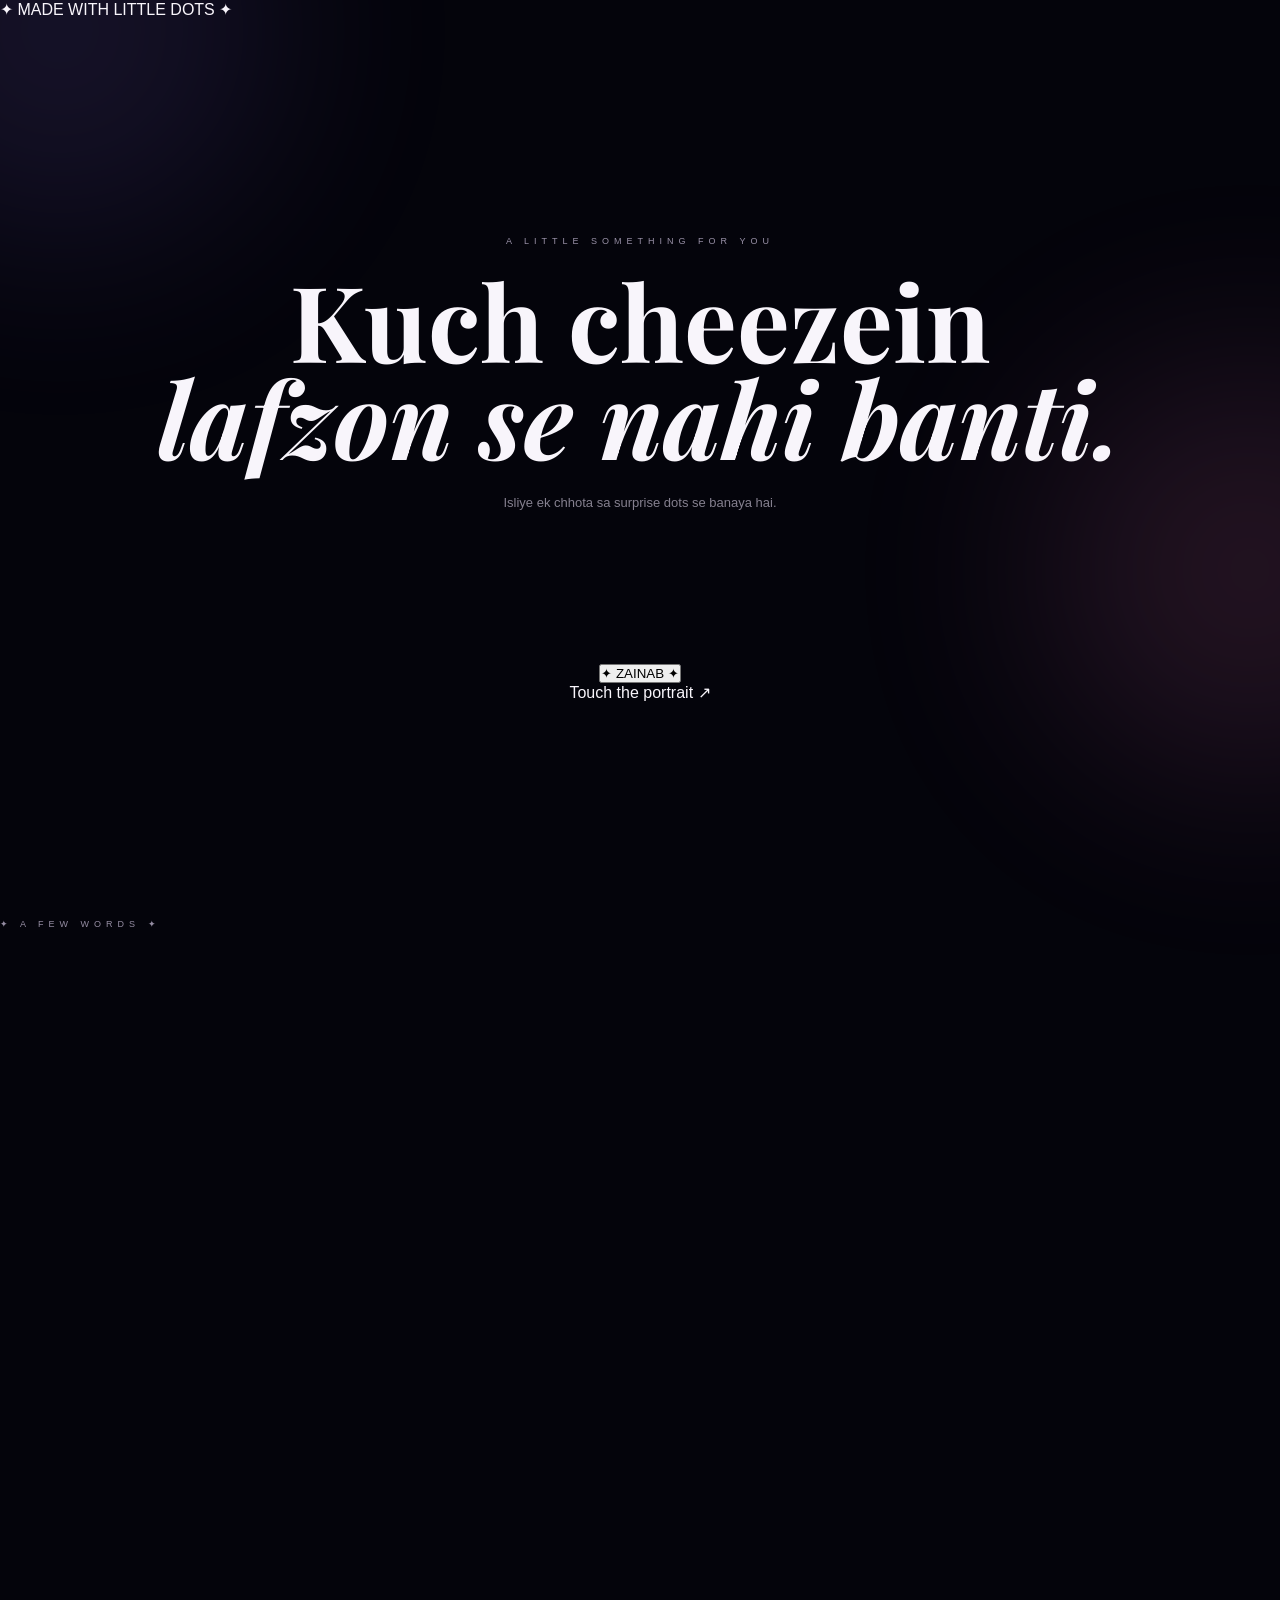
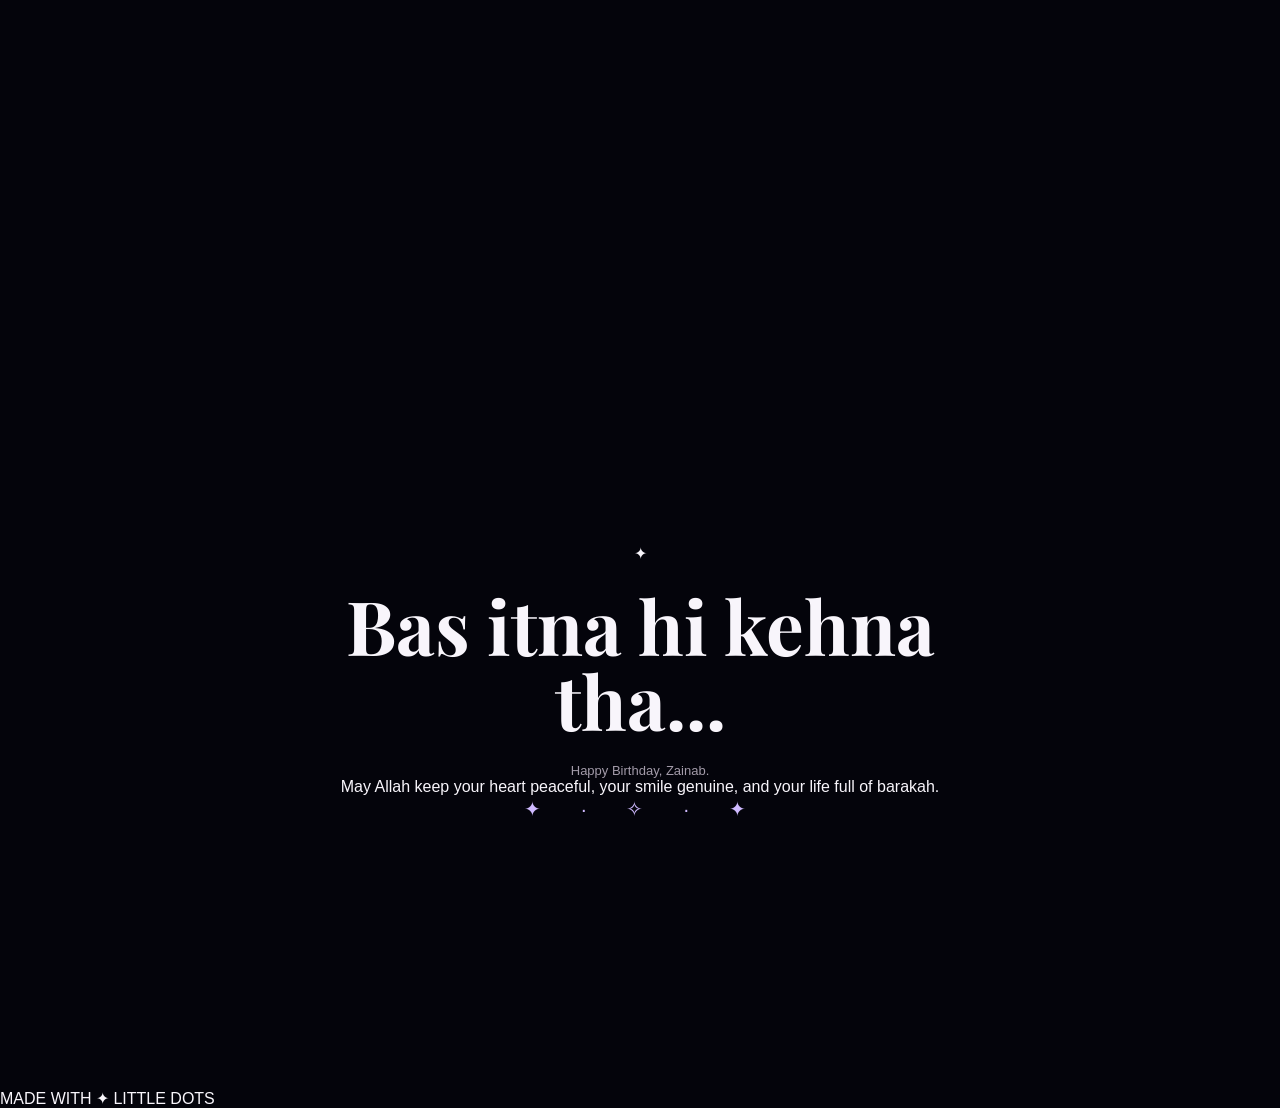
==== index.html @ df70ade6 "Refactor index.html for better structure and content Updated various elements in index.html for impr" ====
<!DOCTYPE html>
<html lang="en">
<head>
  <meta charset="UTF-8">
  <meta name="viewport" content="width=device-width, initial-scale=1.0, maximum-scale=1.0, user-scalable=no">
  <meta name="theme-color" content="#05050b">

  <title>For Zainab ✦</title>

  <link rel="preconnect" href="https://fonts.googleapis.com">
  <link rel="preconnect" href="https://fonts.gstatic.com" crossorigin>
  <link href="https://fonts.googleapis.com/css2?family=DM+Mono:wght@300;400;500&family=Playfair+Display:ital,wght@400;500;600;700&display=swap" rel="stylesheet">

  <link rel="stylesheet" href="style.css">
</head>

<body>

  <div id="stars"></div>

  <div class="ambient ambient-one"></div>
  <div class="ambient ambient-two"></div>

  <header class="top">
    <span>✦ MADE WITH LITTLE DOTS ✦</span>
  </header>

  <main>

    <section class="hero">

      <div class="eyebrow">A LITTLE SOMETHING FOR YOU</div>

      <h1>
        Kuch cheezein<br>
        <em>lafzon se nahi banti.</em>
      </h1>

      <p class="sub">
        Isliye ek chhota sa surprise dots se banaya hai.
      </p>

      <div class="portrait-wrap" id="portraitWrap">

        <canvas id="portrait"></canvas>

        <div class="scan"></div>
        <div class="portrait-glow"></div>

        <button id="nameTag">
          ✦ ZAINAB ✦
        </button>

      </div>

      <div class="hint">
        <span class="pulse-dot"></span>
        Touch the portrait
        <span class="arrow">↗</span>
      </div>

    </section>


    <section class="messages">

      <div class="section-label">
        ✦ A FEW WORDS ✦
      </div>

      <article class="message-card reveal">
        <span class="number">01</span>

        <h2>Ek chhoti si dua 🤲</h2>

        <p>
          Allah tumhe hamesha khush rakhe, tumhari har mushkil ko
          aasan kare, aur tumhari har achhi dua ko qubool farmaye.
          Ameen. 🤍
        </p>
      </article>


      <article class="message-card reveal">
        <span class="number">02</span>

        <h2>Birthday wali baat 🎂</h2>

        <p>
          Aaj ka din special hai kyunki aaj Allah ne duniya ko tum
          jaisi ek achhi rooh pyari thi. Bas cake ka ek piece mere
          liye bhi bacha lena. 😌
        </p>
      </article>


      <article class="message-card reveal">
        <span class="number">03</span>

        <h2>Thodi si hasi 😭</h2>

        <p>
          Waise birthday tumhara hai, lekin excitement meri zyada hai.
          Yeh thoda unfair hai... lekin chalo, aaj complain nahi karunga. 😂
        </p>
      </article>


      <article class="message-card reveal">
        <span class="number">04</span>

        <h2>Ek dil se baat 🤍</h2>

        <p>
          Kuch log zindagi mein bas baat karne ke liye nahi aate.
          Unki presence hi ek achhi yaad ban jaati hai.
          Tum unhi yaadon mein se ek ho.
        </p>
      </article>


      <article class="message-card reveal">
        <span class="number">05</span>

        <h2>Allah tumhe hifazat mein rakhe 🌙</h2>

        <p>
          Allah tumhare dil ko sukoon de, tumhare raste aasaan kare,
          tumhe buri nazar aur har pareshani se mehfooz rakhe,
          aur tumhari zindagi ko khubsurat aur barkat se bhar de.
          Ameen ya Rabb. 🤲
        </p>
      </article>

    </section>


    <section class="final-section reveal">

      <div class="final-symbol">✦</div>

      <h2>
        Bas itna hi kehna tha...
      </h2>

      <p>
        Happy Birthday, Zainab.
      </p>

      <div class="dua">
        May Allah keep your heart peaceful,
        your smile genuine,
        and your life full of barakah.
      </div>

      <div class="final-stars">
        ✦　·　✧　·　✦
      </div>

    </section>

  </main>


  <footer>
    MADE WITH ✦ LITTLE DOTS
  </footer>


  <div id="touchFlash"></div>

  <script src="script.js"></script>

</body>
</html>
---- style.css ----
* {
  margin: 0;
  padding: 0;
  box-sizing: border-box;
}

html {
  scroll-behavior: smooth;
}

body {
  background: #04040b;
  color: #f8f5fb;
  font-family: "DM Sans", sans-serif;
  overflow-x: hidden;
}

button {
  font-family: inherit;
}

::selection {
  background: rgba(200,170,255,.35);
}


/* =========================
   CANVAS
========================= */

#fxCanvas {
  position: fixed;
  inset: 0;
  width: 100%;
  height: 100%;
  z-index: 999;
  pointer-events: none;
}


/* =========================
   AMBIENT LIGHT
========================= */

.ambient {
  position: fixed;

  width: 420px;
  height: 420px;

  border-radius: 50%;

  filter: blur(110px);

  opacity: .13;

  pointer-events: none;

  z-index: -1;
}

.ambient-one {
  top: -180px;
  left: -150px;

  background: #9b7cff;

  animation:
    ambientOne 10s ease-in-out infinite;
}

.ambient-two {
  top: 40%;
  right: -180px;

  background: #ff82c5;

  animation:
    ambientTwo 12s ease-in-out infinite;
}

.ambient-three {
  bottom: -220px;
  left: 25%;

  background: #6687ff;

  animation:
    ambientThree 14s ease-in-out infinite;
}

@keyframes ambientOne {

  0%,100% {
    transform: translate(0,0);
  }

  50% {
    transform: translate(100px,80px);
  }

}

@keyframes ambientTwo {

  0%,100% {
    transform: translate(0,0);
  }

  50% {
    transform: translate(-90px,-70px);
  }

}

@keyframes ambientThree {

  0%,100% {
    transform: translate(0,0);
  }

  50% {
    transform: translate(80px,-70px);
  }

}


/* =========================
   INTRO
========================= */

#intro {

  position: fixed;

  inset: 0;

  z-index: 1000;

  display: flex;

  flex-direction: column;

  align-items: center;

  justify-content: center;

  text-align: center;

  background:
    radial-gradient(
      circle at center,
      #111020 0%,
      #06060e 45%,
      #020207 100%
    );

  transition:
    opacity 1.3s ease,
    visibility 1.3s ease;

}

#intro.hide {

  opacity: 0;

  visibility: hidden;

  pointer-events: none;

}

.intro-stars {

  color: #d8c5ff;

  font-size: 18px;

  letter-spacing: 10px;

  animation:
    starFloat 3s ease-in-out infinite;

}

@keyframes starFloat {

  50% {
    transform: scale(1.2);
    opacity: .5;
  }

}

#introText {

  margin-top: 35px;

  color: #8f899d;

  font-size: 11px;

  letter-spacing: 3px;

  animation:
    introText .9s ease both;

}

#introName {

  margin-top: 20px;

  font-family:
    "Playfair Display",
    serif;

  font-size:
    clamp(60px,17vw,150px);

  letter-spacing: 10px;

  background:
    linear-gradient(
      120deg,
      #ffffff,
      #cbb8ff,
      #ffb8d8,
      #ffffff
    );

  background-size: 300% auto;

  -webkit-background-clip: text;

  color: transparent;

  animation:
    nameReveal 2s ease both,
    gradientFlow 5s linear infinite;

}

@keyframes introText {

  from {
    opacity: 0;
    transform: translateY(15px);
  }

  to {
    opacity: 1;
    transform: translateY(0);
  }

}

@keyframes nameReveal {

  from {
    opacity: 0;
    filter: blur(25px);
    transform: scale(.8);
  }

  to {
    opacity: 1;
    filter: blur(0);
    transform: scale(1);
  }

}

@keyframes gradientFlow {

  to {
    background-position: 300% center;
  }

}

.intro-line {

  width: 100px;

  height: 1px;

  margin-top: 30px;

  background:
    linear-gradient(
      90deg,
      transparent,
      #bca9dc,
      transparent
    );

}

#enterButton {

  margin-top: 40px;

  padding:
    13px 24px;

  border:
    1px solid
    rgba(255,255,255,.15);

  border-radius: 999px;

  background:
    rgba(255,255,255,.04);

  color: #ddd5e7;

  cursor: pointer;

  font-size: 11px;

  letter-spacing: 2px;

  backdrop-filter:
    blur(15px);

  transition:
    .4s ease;

}

#enterButton:hover {

  transform:
    translateY(-3px)
    scale(1.04);

  border-color:
    rgba(220,200,255,.5);

  box-shadow:
    0 0 40px
    rgba(180,150,255,.18);

}


/* =========================
   WEBSITE
========================= */

.hidden {
  visibility: hidden;
  opacity: 0;
}

#website {
  transition:
    opacity 1.5s ease;
}


/* =========================
   HERO
========================= */

.hero {

  min-height: 100vh;

  display: flex;

  flex-direction: column;

  align-items: center;

  justify-content: center;

  text-align: center;

  padding: 30px;

}

.eyebrow {

  font-size: 9px;

  letter-spacing: 5px;

  color: #9991a7;

  margin-bottom: 25px;

}

.hero h1 {

  font-family:
    "Playfair Display",
    serif;

  font-size:
    clamp(48px,12vw,105px);

  line-height: .92;

}

.hero h1 span {

  display: block;

  background:
    linear-gradient(
      110deg,
      #ffffff,
      #d7c5ff,
      #ffb8d8,
      #ffffff
    );

  background-size:
    250% auto;

  -webkit-background-clip:
    text;

  color: transparent;

  animation:
    gradientFlow 5s linear infinite;

}

.hero p {

  margin-top: 30px;

  color: #85808f;

  font-size: 13px;

}

.scroll-indicator {

  position: absolute;

  bottom: 30px;

  display: flex;

  flex-direction: column;

  align-items: center;

  gap: 10px;

  color: #686270;

  font-size: 8px;

  letter-spacing: 2px;

}

.scroll-indicator span {

  height: 40px;

  width: 1px;

  background:
    linear-gradient(
      transparent,
      #a9a1b5,
      transparent
    );

  animation:
    scrollPulse 2s infinite;

}

@keyframes scrollPulse {

  0% {
    transform: scaleY(0);
    transform-origin: top;
  }

  50% {
    transform: scaleY(1);
    transform-origin: top;
  }

  100% {
    transform: scaleY(0);
    transform-origin: bottom;
  }

}


/* =========================
   PORTRAIT SECTION
========================= */

.portrait-section {

  min-height: 1050px;

  padding:
    100px 20px 150px;

  display: flex;

  flex-direction: column;

  align-items: center;

  text-align: center;

}

.section-label {

  font-size: 9px;

  letter-spacing: 5px;

  color: #958da3;

  margin-bottom: 22px;

}

.portrait-section h2 {

  max-width: 800px;

  font-family:
    "Playfair Display",
    serif;

  font-size:
    clamp(35px,8vw,68px);

  line-height: 1.03;

}

.portrait-section h2 em {

  display: block;

  color: #97909e;

  font-weight: 400;

}

.muted {

  color: #6f6978;

  font-size: 12px;

  margin-top: 20px;

}


/* =========================
   PORTRAIT
========================= */

.portrait-wrapper {

  position: relative;

  width:
    min(92vw,590px);

  aspect-ratio: .78;

  margin-top: 65px;

  overflow: hidden;

  border-radius: 45px;

  background:
    radial-gradient(
      circle,
      rgba(150,120,255,.13),
      rgba(5,5,12,.96) 70%
    );

  border:
    1px solid
    rgba(255,255,255,.12);

  box-shadow:

    0 0 100px
    rgba(135,105,255,.10),

    inset 0 0 80px
    rgba(255,255,255,.025);

  transition:
    transform .15s ease;

}

#portraitCanvas {

  position: absolute;

  inset: 0;

  width: 100%;
  height: 100%;

  z-index: 4;

}

.portrait-glow {

  position: absolute;

  width: 60%;

  aspect-ratio: 1;

  left: 50%;
  top: 50%;

  transform:
    translate(-50%,-50%);

  border-radius: 50%;

  filter: blur(50px);

}

.glow-one {

  background:
    rgba(145,110,255,.15);

  animation:
    aura 4s ease-in-out infinite;

}

.glow-two {

  background:
    rgba(255,110,190,.08);

  animation:
    aura 6s ease-in-out infinite reverse;

}

@keyframes aura {

  0%,100% {
    transform:
      translate(-50%,-50%)
      scale(.75);
  }

  50% {
    transform:
      translate(-50%,-50%)
      scale(1.25);
  }

}

.scan-line {

  position: absolute;

  z-index: 6;

  top: 0;
  left: -80%;

  width: 45%;
  height: 100%;

  background:
    linear-gradient(
      90deg,
      transparent,
      rgba(255,255,255,.08),
      transparent
    );

  transform:
    skewX(-15deg);

  animation:
    scan 6s ease-in-out infinite;

}

@keyframes scan {

  0% {
    left: -70%;
  }

  45%,100% {
    left: 140%;
  }

}

.portrait-label {

  position: absolute;

  z-index: 10;

  bottom: 25px;

  left: 50%;

  transform:
    translateX(-50%);

  padding:
    10px 22px;

  border-radius: 999px;

  border:
    1px solid
    rgba(255,255,255,.13);

  background:
    rgba(5,5,15,.55);

  backdrop-filter:
    blur(15px);

  font-size: 9px;

  letter-spacing: 5px;

}

.touch-hint {

  margin-top: 20px;

  color: #625c69;

  font-size: 9px;

  letter-spacing: 2px;

}


/* =========================
   MESSAGES
========================= */

.messages-section {

  width:
    min(900px,92vw);

  margin:
    auto;

  padding:
    100px 0 150px;

}

.message-card {

  position: relative;

  padding: 38px;

  margin-bottom: 35px;

  border-radius: 30px;

  background:
    linear-gradient(
      135deg,
      rgba(255,255,255,.055),
      rgba(255,255,255,.015)
    );

  border:
    1px solid
    rgba(255,255,255,.10);

  backdrop-filter:
    blur(20px);

  box-shadow:
    0 25px 80px
    rgba(0,0,0,.2);

  overflow: hidden;

  opacity: 0;

  transform:
    translateY(70px)
    scale(.96);

  transition:
    opacity .9s ease,
    transform .9s cubic-bezier(.2,.8,.2,1),
    border-color .4s ease;

}

.message-card.show {

  opacity: 1;

  transform:
    translateY(0)
    scale(1);

}

.message-card:hover {

  transform:
    translateY(-8px)
    scale(1.01);

  border-color:
    rgba(210,190,255,.3);

}

.message-card::after {

  content: "";

  position: absolute;

  top: 0;
  left: -100%;

  width: 70%;
  height: 1px;

  background:
    linear-gradient(
      90deg,
      transparent,
      rgba(220,200,255,.9),
      transparent
    );

  transition:
    left 1s ease;

}

.message-card:hover::after {

  left: 130%;

}

.card-number {

  display: block;

  font-size: 8px;

  letter-spacing: 4px;

  color: #777080;

  margin-bottom: 17px;

}

.message-card h3 {

  font-family:
    "Playfair Display",
    serif;

  font-size: 26px;

  margin-bottom: 17px;

}

.message-card p {

  color: #a8a1b0;

  font-size: 14px;

  line-height: 1.9;

}


/* =========================
   SECRET
========================= */

.secret-box {

  position: relative;

  margin:
    70px 0;

  padding:
    55px 30px;

  text-align: center;

  border-radius: 35px;

  border:
    1px solid
    rgba(210,190,255,.15);

  background:
    radial-gradient(
      circle at center,
      rgba(150,120,255,.09),
      rgba(255,255,255,.015)
    );

  overflow: hidden;

}

.secret-icon {

  font-size: 25px;

  color: #d0b9ff;

  animation:
    secretPulse 2s infinite;

}

@keyframes secretPulse {

  50% {
    transform: scale(1.25);
    opacity: .5;
  }

}

.secret-box h3 {

  font-family:
    "Playfair Display",
    serif;

  font-size: 30px;

  margin-top: 15px;

}

.secret-box p {

  color: #77717f;

  font-size: 12px;

  margin-top: 10px;

}

#secretButton {

  margin-top: 25px;

  padding:
    13px 22px;

  border-radius: 999px;

  border:
    1px solid
    rgba(255,255,255,.13);

  background:
    rgba(255,255,255,.04);

  color: #ddd6e6;

  cursor: pointer;

  transition:
    .4s ease;

}

#secretButton:hover {

  transform:
    scale(1.06);

  box-shadow:
    0 0 40px
    rgba(160,130,255,.2);

}

.secret-message {

  max-height: 0;

  overflow: hidden;

  opacity: 0;

  margin: auto;

  max-width: 650px;

  color: #bdb5c6;

  line-height: 1.9;

  font-size: 14px;

  transition:
    max-height 1.2s ease,
    opacity 1s ease,
    margin-top 1s ease;

}

.secret-message.open {

  max-height: 300px;

  opacity: 1;

  margin-top: 30px;

}


/* =========================
   FINAL
========================= */

.final-section {

  min-height: 90vh;

  display: flex;

  flex-direction: column;

  justify-content: center;

  align-items: center;

  text-align: center;

  padding: 50px 25px;

}

.final-stars {

  color: #cfbaff;

  font-size: 20px;

  letter-spacing: 10px;

  animation:
    finalStars 3s infinite;

}

@keyframes finalStars {

  50% {
    transform: scale(1.2);
    opacity: .5;
  }

}

.final-small {

  margin-top: 30px;

  color: #777080;

  font-size: 8px;

  letter-spacing: 5px;

}

.final-section h2 {

  margin-top: 25px;

  max-width: 750px;

  font-family:
    "Playfair Display",
    serif;

  font-size:
    clamp(38px,9vw,75px);

  line-height: 1;

}

.final-section p {

  margin-top: 25px;

  color: #a39ba9;

  font-size: 13px;

}

.final-line {

  width: 110px;

  height: 1px;

  margin: 35px 0;

  background:
    linear-gradient(
      90deg,
      transparent,
      #aaa,
      transparent
    );

}

.final-name {

  font-family:
    "Playfair Display",
    serif;

  font-size: 22px;

  color: #e8e0ef;

}

.final-sign {

  margin-top: 12px;

  color: #625d68;

  font-size: 9px;

  letter-spacing: 3px;

}


/* =========================
   MOBILE
========================= */

@media(max-width:600px) {

  .portrait-wrapper {
    border-radius: 30px;
  }

  .message-card {
    padding: 27px;
  }

  .message-card p {
    font-size: 13px;
  }

  .secret-box {
    padding: 45px 22px;
  }

}
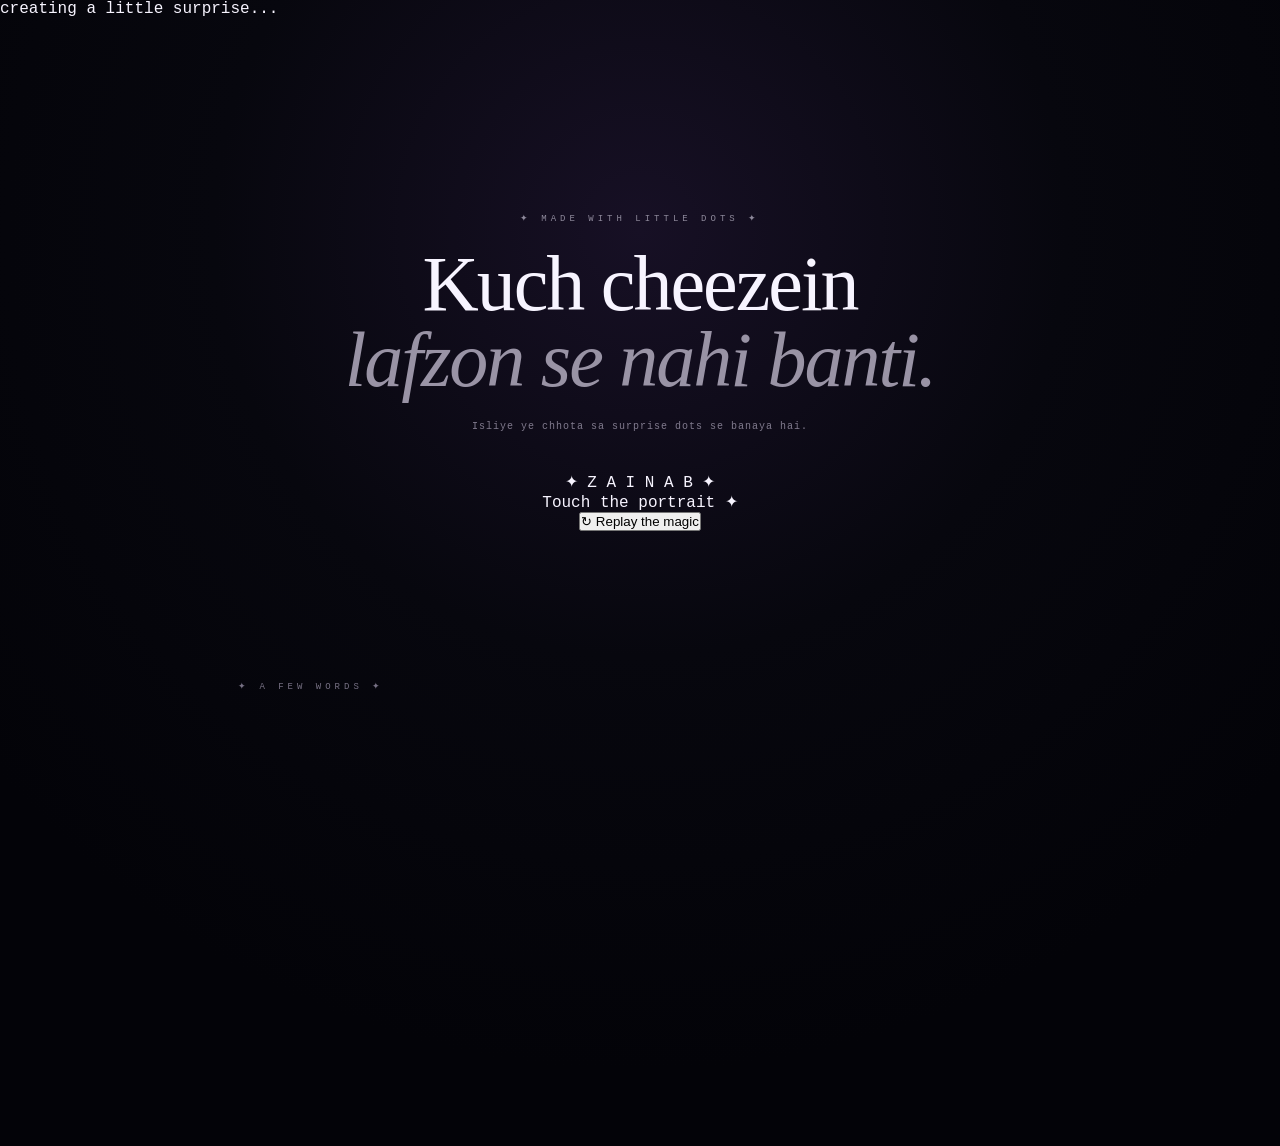
==== commit e6937d09: "Refactor index.html for layout and content changes Updated the HTML structure and content for improv" ====
--- a/index.html
+++ b/index.html
@@ -1,175 +1,131 @@
+<!-- index.html -->
 <!DOCTYPE html>
 <html lang="en">
 <head>
   <meta charset="UTF-8">
-  <meta name="viewport" content="width=device-width, initial-scale=1.0, maximum-scale=1.0, user-scalable=no">
+  <meta name="viewport" content="width=device-width,initial-scale=1,viewport-fit=cover">
   <meta name="theme-color" content="#05050b">
-
   <title>For Zainab ✦</title>
-
-  <link rel="preconnect" href="https://fonts.googleapis.com">
-  <link rel="preconnect" href="https://fonts.gstatic.com" crossorigin>
-  <link href="https://fonts.googleapis.com/css2?family=DM+Mono:wght@300;400;500&family=Playfair+Display:ital,wght@400;500;600;700&display=swap" rel="stylesheet">
-
   <link rel="stylesheet" href="style.css">
 </head>
 
 <body>
 
-  <div id="stars"></div>
+<div id="loader">
+  <div class="loader-ring"></div>
+  <span>creating a little surprise...</span>
+</div>
 
-  <div class="ambient ambient-one"></div>
-  <div class="ambient ambient-two"></div>
+<canvas id="space"></canvas>
 
-  <header class="top">
-    <span>✦ MADE WITH LITTLE DOTS ✦</span>
-  </header>
+<main>
 
-  <main>
+  <section class="hero">
 
-    <section class="hero">
+    <div class="eyebrow">✦ MADE WITH LITTLE DOTS ✦</div>
 
-      <div class="eyebrow">A LITTLE SOMETHING FOR YOU</div>
+    <h1>
+      Kuch cheezein<br>
+      <em>lafzon se nahi banti.</em>
+    </h1>
 
-      <h1>
-        Kuch cheezein<br>
-        <em>lafzon se nahi banti.</em>
-      </h1>
+    <p class="sub">
+      Isliye ye chhota sa surprise dots se banaya hai.
+    </p>
 
-      <p class="sub">
-        Isliye ek chhota sa surprise dots se banaya hai.
-      </p>
+    <div class="portrait-shell" id="portraitShell">
 
-      <div class="portrait-wrap" id="portraitWrap">
+      <canvas id="portrait"></canvas>
 
-        <canvas id="portrait"></canvas>
+      <div class="scanline"></div>
+      <div class="light-sweep"></div>
 
-        <div class="scan"></div>
-        <div class="portrait-glow"></div>
-
-        <button id="nameTag">
-          ✦ ZAINAB ✦
-        </button>
-
+      <div class="name-chip">
+        ✦ Z A I N A B ✦
       </div>
 
-      <div class="hint">
-        <span class="pulse-dot"></span>
-        Touch the portrait
-        <span class="arrow">↗</span>
+      <div class="touch-hint">
+        Touch the portrait ✦
       </div>
 
-    </section>
+    </div>
+
+    <button id="replay">
+      ↻ Replay the magic
+    </button>
+
+  </section>
 
 
-    <section class="messages">
+  <section class="messages">
 
-      <div class="section-label">
-        ✦ A FEW WORDS ✦
-      </div>
-
-      <article class="message-card reveal">
-        <span class="number">01</span>
-
-        <h2>Ek chhoti si dua 🤲</h2>
-
-        <p>
-          Allah tumhe hamesha khush rakhe, tumhari har mushkil ko
-          aasan kare, aur tumhari har achhi dua ko qubool farmaye.
-          Ameen. 🤍
-        </p>
-      </article>
+    <div class="section-label">
+      ✦ A FEW WORDS ✦
+    </div>
 
 
-      <article class="message-card reveal">
-        <span class="number">02</span>
+    <article class="card reveal">
 
-        <h2>Birthday wali baat 🎂</h2>
-
-        <p>
-          Aaj ka din special hai kyunki aaj Allah ne duniya ko tum
-          jaisi ek achhi rooh pyari thi. Bas cake ka ek piece mere
-          liye bhi bacha lena. 😌
-        </p>
-      </article>
-
-
-      <article class="message-card reveal">
-        <span class="number">03</span>
-
-        <h2>Thodi si hasi 😭</h2>
-
-        <p>
-          Waise birthday tumhara hai, lekin excitement meri zyada hai.
-          Yeh thoda unfair hai... lekin chalo, aaj complain nahi karunga. 😂
-        </p>
-      </article>
-
-
-      <article class="message-card reveal">
-        <span class="number">04</span>
-
-        <h2>Ek dil se baat 🤍</h2>
-
-        <p>
-          Kuch log zindagi mein bas baat karne ke liye nahi aate.
-          Unki presence hi ek achhi yaad ban jaati hai.
-          Tum unhi yaadon mein se ek ho.
-        </p>
-      </article>
-
-
-      <article class="message-card reveal">
-        <span class="number">05</span>
-
-        <h2>Allah tumhe hifazat mein rakhe 🌙</h2>
-
-        <p>
-          Allah tumhare dil ko sukoon de, tumhare raste aasaan kare,
-          tumhe buri nazar aur har pareshani se mehfooz rakhe,
-          aur tumhari zindagi ko khubsurat aur barkat se bhar de.
-          Ameen ya Rabb. 🤲
-        </p>
-      </article>
-
-    </section>
-
-
-    <section class="final-section reveal">
-
-      <div class="final-symbol">✦</div>
+      <span class="num">01</span>
 
       <h2>
-        Bas itna hi kehna tha...
+        Ek chhoti si dua 🤲
       </h2>
 
       <p>
-        Happy Birthday, Zainab.
+        Allah tumhe hamesha khush rakhe, tumhari har mushkil ko aasan kare,
+        aur tumhari har achhi dua ko qubool farmaye. Ameen. 🤍
       </p>
 
-      <div class="dua">
-        May Allah keep your heart peaceful,
-        your smile genuine,
-        and your life full of barakah.
-      </div>
-
-      <div class="final-stars">
-        ✦　·　✧　·　✦
-      </div>
-
-    </section>
-
-  </main>
+    </article>
 
 
-  <footer>
-    MADE WITH ✦ LITTLE DOTS
-  </footer>
+    <article class="card reveal">
+
+      <span class="num">02</span>
+
+      <h2>
+        Birthday wali baat 🎂
+      </h2>
+
+      <p>
+        Aaj ka din special hai kyunki aaj Allah ne duniya ko tum jaisi
+        ek achhi aur pyari insaan di thi. Bas cake ka ek piece mere liye
+        bhi bacha lena. 😅
+      </p>
+
+    </article>
 
 
-  <div id="touchFlash"></div>
+    <article class="card reveal">
 
-  <script src="script.js"></script>
+      <span class="num">03</span>
+
+      <h2>
+        Bas ek wish ✨
+      </h2>
+
+      <p>
+        Allah tumhari zindagi mein sukoon, barkat aur khubsurat lamhe
+        hamesha barqarar rakhe. Ameen. 🤍
+      </p>
+
+    </article>
+
+
+    <div class="final-note reveal">
+      <span>✦</span>
+      <p>Some wishes are better felt than explained.</p>
+      <span>✦</span>
+    </div>
+
+  </section>
+
+</main>
+
+<div id="toast"></div>
+
+<script src="script.js"></script>
 
 </body>
 </html>
--- a/style.css
+++ b/style.css
@@ -1,7 +1,17 @@
 * {
+  box-sizing: border-box;
   margin: 0;
   padding: 0;
-  box-sizing: border-box;
+}
+
+:root {
+  --bg: #04040a;
+  --text: #f7f4ff;
+  --muted: #a8a3b7;
+  --line: rgba(255,255,255,.09);
+  --glass: rgba(255,255,255,.035);
+  --purple: #9b70ff;
+  --pink: #e79aff;
 }
 
 html {
@@ -9,1212 +19,603 @@
 }
 
 body {
-  background: #04040b;
-  color: #f8f5fb;
-  font-family: "DM Sans", sans-serif;
+  min-height: 100vh;
   overflow-x: hidden;
-}
-
-button {
-  font-family: inherit;
-}
-
-::selection {
-  background: rgba(200,170,255,.35);
-}
-
-
-/* =========================
-   CANVAS
-========================= */
-
-#fxCanvas {
+  background:
+    radial-gradient(circle at 50% 20%, #171025 0%, #07070e 38%, #030308 75%);
+  color: var(--text);
+  font-family: "DM Mono", monospace;
+  -webkit-tap-highlight-color: transparent;
+}
+
+/* ---------------- STARS ---------------- */
+
+#stars {
   position: fixed;
+  inset: 0;
+  pointer-events: none;
+  z-index: 0;
+  overflow: hidden;
+}
+
+.star {
+  position: absolute;
+  width: 1px;
+  height: 1px;
+  border-radius: 50%;
+  background: rgba(255,255,255,.7);
+  animation: starFloat var(--duration) ease-in-out infinite alternate;
+}
+
+@keyframes starFloat {
+  from {
+    opacity: .15;
+    transform: translate3d(0,0,0) scale(.7);
+  }
+
+  to {
+    opacity: 1;
+    transform: translate3d(var(--x),var(--y),0) scale(1.5);
+  }
+}
+
+/* ---------------- AMBIENT LIGHT ---------------- */
+
+.ambient {
+  position: fixed;
+  width: 45vw;
+  height: 45vw;
+  border-radius: 50%;
+  filter: blur(100px);
+  opacity: .13;
+  pointer-events: none;
+  z-index: 0;
+}
+
+.ambient-one {
+  left: -20vw;
+  top: 25vh;
+  background: #7044ff;
+  animation: ambientMove 10s ease-in-out infinite alternate;
+}
+
+.ambient-two {
+  right: -20vw;
+  top: 55vh;
+  background: #ff4dc4;
+  animation: ambientMove 13s ease-in-out infinite alternate-reverse;
+}
+
+@keyframes ambientMove {
+  from {
+    transform: translate3d(0,0,0) scale(.9);
+  }
+
+  to {
+    transform: translate3d(50px,-80px,0) scale(1.15);
+  }
+}
+
+/* ---------------- TOP ---------------- */
+
+.top {
+  position: relative;
+  z-index: 2;
+  text-align: center;
+  padding: 55px 20px 20px;
+  color: #aaa3b8;
+  font-size: 9px;
+  letter-spacing: 4px;
+}
+
+/* ---------------- HERO ---------------- */
+
+main {
+  position: relative;
+  z-index: 1;
+}
+
+.hero {
+  width: min(100%, 900px);
+  margin: auto;
+  padding: 40px 18px 100px;
+  text-align: center;
+}
+
+.eyebrow {
+  font-size: 9px;
+  letter-spacing: 4px;
+  color: #8e899b;
+  margin-bottom: 22px;
+  animation: fadeUp 1s ease both;
+}
+
+h1 {
+  font-family: "Playfair Display", serif;
+  font-weight: 500;
+  font-size: clamp(40px, 8vw, 78px);
+  line-height: .98;
+  letter-spacing: -2px;
+  animation: titleIn 1.4s cubic-bezier(.16,1,.3,1) both;
+}
+
+h1 em {
+  color: #9993a5;
+  font-weight: 400;
+}
+
+.sub {
+  margin: 22px auto 40px;
+  color: #817b8e;
+  font-size: 10px;
+  letter-spacing: 1px;
+  animation: fadeUp 1.5s .2s ease both;
+}
+
+@keyframes titleIn {
+  from {
+    opacity: 0;
+    transform: translateY(35px) scale(.96);
+    filter: blur(12px);
+  }
+
+  to {
+    opacity: 1;
+    transform: translateY(0) scale(1);
+    filter: blur(0);
+  }
+}
+
+@keyframes fadeUp {
+  from {
+    opacity: 0;
+    transform: translateY(20px);
+  }
+
+  to {
+    opacity: 1;
+    transform: translateY(0);
+  }
+}
+
+/* ---------------- PORTRAIT ---------------- */
+
+.portrait-wrap {
+  position: relative;
+  width: min(90vw, 650px);
+  aspect-ratio: 1 / .82;
+  margin: auto;
+
+  border: 1px solid rgba(255,255,255,.11);
+  border-radius: 32px;
+
+  background:
+    radial-gradient(
+      circle at 50% 45%,
+      rgba(140,90,255,.12),
+      transparent 58%
+    ),
+    rgba(0,0,0,.22);
+
+  overflow: hidden;
+
+  box-shadow:
+    0 0 0 1px rgba(255,255,255,.02),
+    0 30px 100px rgba(0,0,0,.65),
+    inset 0 0 70px rgba(150,90,255,.05);
+
+  animation: portraitEnter 1.7s .35s cubic-bezier(.16,1,.3,1) both;
+
+  touch-action: none;
+}
+
+@keyframes portraitEnter {
+  from {
+    opacity: 0;
+    transform: translateY(60px) scale(.88) rotateX(10deg);
+    filter: blur(15px);
+  }
+
+  to {
+    opacity: 1;
+    transform: translateY(0) scale(1) rotateX(0);
+    filter: blur(0);
+  }
+}
+
+#portrait {
+  position: absolute;
   inset: 0;
   width: 100%;
   height: 100%;
-  z-index: 999;
+}
+
+.portrait-glow {
+  position: absolute;
+  inset: -30%;
   pointer-events: none;
-}
-
-
-/* =========================
-   AMBIENT LIGHT
-========================= */
-
-.ambient {
-  position: fixed;
-
-  width: 420px;
-  height: 420px;
-
-  border-radius: 50%;
-
-  filter: blur(110px);
-
-  opacity: .13;
-
-  pointer-events: none;
-
-  z-index: -1;
-}
-
-.ambient-one {
-  top: -180px;
-  left: -150px;
-
-  background: #9b7cff;
-
-  animation:
-    ambientOne 10s ease-in-out infinite;
-}
-
-.ambient-two {
-  top: 40%;
-  right: -180px;
-
-  background: #ff82c5;
-
-  animation:
-    ambientTwo 12s ease-in-out infinite;
-}
-
-.ambient-three {
-  bottom: -220px;
-  left: 25%;
-
-  background: #6687ff;
-
-  animation:
-    ambientThree 14s ease-in-out infinite;
-}
-
-@keyframes ambientOne {
-
-  0%,100% {
-    transform: translate(0,0);
-  }
-
-  50% {
-    transform: translate(100px,80px);
-  }
-
-}
-
-@keyframes ambientTwo {
-
-  0%,100% {
-    transform: translate(0,0);
-  }
-
-  50% {
-    transform: translate(-90px,-70px);
-  }
-
-}
-
-@keyframes ambientThree {
-
-  0%,100% {
-    transform: translate(0,0);
-  }
-
-  50% {
-    transform: translate(80px,-70px);
-  }
-
-}
-
-
-/* =========================
-   INTRO
-========================= */
-
-#intro {
-
-  position: fixed;
-
-  inset: 0;
-
-  z-index: 1000;
-
-  display: flex;
-
-  flex-direction: column;
-
-  align-items: center;
-
-  justify-content: center;
-
-  text-align: center;
-
-  background:
-    radial-gradient(
-      circle at center,
-      #111020 0%,
-      #06060e 45%,
-      #020207 100%
-    );
-
-  transition:
-    opacity 1.3s ease,
-    visibility 1.3s ease;
-
-}
-
-#intro.hide {
-
-  opacity: 0;
-
-  visibility: hidden;
-
-  pointer-events: none;
-
-}
-
-.intro-stars {
-
-  color: #d8c5ff;
-
-  font-size: 18px;
-
-  letter-spacing: 10px;
-
-  animation:
-    starFloat 3s ease-in-out infinite;
-
-}
-
-@keyframes starFloat {
-
-  50% {
-    transform: scale(1.2);
-    opacity: .5;
-  }
-
-}
-
-#introText {
-
-  margin-top: 35px;
-
-  color: #8f899d;
-
-  font-size: 11px;
-
-  letter-spacing: 3px;
-
-  animation:
-    introText .9s ease both;
-
-}
-
-#introName {
-
-  margin-top: 20px;
-
-  font-family:
-    "Playfair Display",
-    serif;
-
-  font-size:
-    clamp(60px,17vw,150px);
-
-  letter-spacing: 10px;
-
-  background:
-    linear-gradient(
-      120deg,
-      #ffffff,
-      #cbb8ff,
-      #ffb8d8,
-      #ffffff
-    );
-
-  background-size: 300% auto;
-
-  -webkit-background-clip: text;
-
-  color: transparent;
-
-  animation:
-    nameReveal 2s ease both,
-    gradientFlow 5s linear infinite;
-
-}
-
-@keyframes introText {
-
-  from {
-    opacity: 0;
-    transform: translateY(15px);
-  }
-
-  to {
-    opacity: 1;
-    transform: translateY(0);
-  }
-
-}
-
-@keyframes nameReveal {
-
-  from {
-    opacity: 0;
-    filter: blur(25px);
-    transform: scale(.8);
-  }
-
-  to {
-    opacity: 1;
-    filter: blur(0);
-    transform: scale(1);
-  }
-
-}
-
-@keyframes gradientFlow {
-
-  to {
-    background-position: 300% center;
-  }
-
-}
-
-.intro-line {
-
-  width: 100px;
-
-  height: 1px;
-
-  margin-top: 30px;
-
-  background:
-    linear-gradient(
-      90deg,
-      transparent,
-      #bca9dc,
-      transparent
-    );
-
-}
-
-#enterButton {
-
-  margin-top: 40px;
-
-  padding:
-    13px 24px;
-
-  border:
-    1px solid
-    rgba(255,255,255,.15);
-
-  border-radius: 999px;
-
-  background:
-    rgba(255,255,255,.04);
-
-  color: #ddd5e7;
-
-  cursor: pointer;
-
-  font-size: 11px;
-
-  letter-spacing: 2px;
-
-  backdrop-filter:
-    blur(15px);
-
-  transition:
-    .4s ease;
-
-}
-
-#enterButton:hover {
-
-  transform:
-    translateY(-3px)
-    scale(1.04);
-
-  border-color:
-    rgba(220,200,255,.5);
-
-  box-shadow:
-    0 0 40px
-    rgba(180,150,255,.18);
-
-}
-
-
-/* =========================
-   WEBSITE
-========================= */
-
-.hidden {
-  visibility: hidden;
-  opacity: 0;
-}
-
-#website {
-  transition:
-    opacity 1.5s ease;
-}
-
-
-/* =========================
-   HERO
-========================= */
-
-.hero {
-
-  min-height: 100vh;
-
-  display: flex;
-
-  flex-direction: column;
-
-  align-items: center;
-
-  justify-content: center;
-
-  text-align: center;
-
-  padding: 30px;
-
-}
-
-.eyebrow {
-
-  font-size: 9px;
-
-  letter-spacing: 5px;
-
-  color: #9991a7;
-
-  margin-bottom: 25px;
-
-}
-
-.hero h1 {
-
-  font-family:
-    "Playfair Display",
-    serif;
-
-  font-size:
-    clamp(48px,12vw,105px);
-
-  line-height: .92;
-
-}
-
-.hero h1 span {
-
-  display: block;
-
-  background:
-    linear-gradient(
-      110deg,
-      #ffffff,
-      #d7c5ff,
-      #ffb8d8,
-      #ffffff
-    );
-
-  background-size:
-    250% auto;
-
-  -webkit-background-clip:
-    text;
-
-  color: transparent;
-
-  animation:
-    gradientFlow 5s linear infinite;
-
-}
-
-.hero p {
-
-  margin-top: 30px;
-
-  color: #85808f;
-
-  font-size: 13px;
-
-}
-
-.scroll-indicator {
-
-  position: absolute;
-
-  bottom: 30px;
-
-  display: flex;
-
-  flex-direction: column;
-
-  align-items: center;
-
-  gap: 10px;
-
-  color: #686270;
-
-  font-size: 8px;
-
-  letter-spacing: 2px;
-
-}
-
-.scroll-indicator span {
-
-  height: 40px;
-
-  width: 1px;
-
-  background:
-    linear-gradient(
-      transparent,
-      #a9a1b5,
-      transparent
-    );
-
-  animation:
-    scrollPulse 2s infinite;
-
-}
-
-@keyframes scrollPulse {
-
-  0% {
-    transform: scaleY(0);
-    transform-origin: top;
-  }
-
-  50% {
-    transform: scaleY(1);
-    transform-origin: top;
-  }
-
-  100% {
-    transform: scaleY(0);
-    transform-origin: bottom;
-  }
-
-}
-
-
-/* =========================
-   PORTRAIT SECTION
-========================= */
-
-.portrait-section {
-
-  min-height: 1050px;
-
-  padding:
-    100px 20px 150px;
-
-  display: flex;
-
-  flex-direction: column;
-
-  align-items: center;
-
-  text-align: center;
-
-}
-
-.section-label {
-
-  font-size: 9px;
-
-  letter-spacing: 5px;
-
-  color: #958da3;
-
-  margin-bottom: 22px;
-
-}
-
-.portrait-section h2 {
-
-  max-width: 800px;
-
-  font-family:
-    "Playfair Display",
-    serif;
-
-  font-size:
-    clamp(35px,8vw,68px);
-
-  line-height: 1.03;
-
-}
-
-.portrait-section h2 em {
-
-  display: block;
-
-  color: #97909e;
-
-  font-weight: 400;
-
-}
-
-.muted {
-
-  color: #6f6978;
-
-  font-size: 12px;
-
-  margin-top: 20px;
-
-}
-
-
-/* =========================
-   PORTRAIT
-========================= */
-
-.portrait-wrapper {
-
-  position: relative;
-
-  width:
-    min(92vw,590px);
-
-  aspect-ratio: .78;
-
-  margin-top: 65px;
-
-  overflow: hidden;
-
-  border-radius: 45px;
 
   background:
     radial-gradient(
       circle,
-      rgba(150,120,255,.13),
-      rgba(5,5,12,.96) 70%
+      rgba(190,130,255,.15),
+      transparent 40%
     );
 
-  border:
-    1px solid
-    rgba(255,255,255,.12);
+  mix-blend-mode: screen;
+  animation: glowPulse 5s ease-in-out infinite;
+}
+
+@keyframes glowPulse {
+  0%,100% {
+    opacity: .35;
+    transform: scale(.9);
+  }
+
+  50% {
+    opacity: .9;
+    transform: scale(1.1);
+  }
+}
+
+/* cinematic scan */
+
+.scan {
+  position: absolute;
+  left: -30%;
+  top: -10%;
+  width: 20%;
+  height: 120%;
+
+  background: linear-gradient(
+    90deg,
+    transparent,
+    rgba(255,255,255,.15),
+    transparent
+  );
+
+  transform: rotate(12deg);
+  filter: blur(8px);
+  pointer-events: none;
+
+  animation: scanMove 6s 2s ease-in-out infinite;
+}
+
+@keyframes scanMove {
+  0%,45% {
+    left: -30%;
+  }
+
+  65%,100% {
+    left: 130%;
+  }
+}
+
+#nameTag {
+  position: absolute;
+  bottom: 25px;
+  left: 50%;
+  transform: translateX(-50%);
+
+  border: 1px solid rgba(255,255,255,.15);
+  background: rgba(5,5,12,.72);
+  backdrop-filter: blur(15px);
+
+  color: white;
+  border-radius: 100px;
+
+  padding: 11px 22px;
+
+  font-family: "DM Mono", monospace;
+  font-size: 9px;
+  letter-spacing: 4px;
 
   box-shadow:
-
-    0 0 100px
-    rgba(135,105,255,.10),
-
-    inset 0 0 80px
-    rgba(255,255,255,.025);
-
-  transition:
-    transform .15s ease;
-
-}
-
-#portraitCanvas {
-
-  position: absolute;
-
-  inset: 0;
-
-  width: 100%;
-  height: 100%;
+    0 0 30px rgba(160,100,255,.15),
+    inset 0 0 20px rgba(255,255,255,.03);
 
   z-index: 4;
 
-}
-
-.portrait-glow {
-
-  position: absolute;
-
-  width: 60%;
-
-  aspect-ratio: 1;
-
-  left: 50%;
-  top: 50%;
-
-  transform:
-    translate(-50%,-50%);
-
+  transition: .35s ease;
+}
+
+#nameTag:hover {
+  box-shadow:
+    0 0 40px rgba(180,100,255,.35),
+    inset 0 0 20px rgba(255,255,255,.07);
+
+  transform: translateX(-50%) scale(1.06);
+}
+
+/* ---------------- HINT ---------------- */
+
+.hint {
+  margin-top: 22px;
+  color: #6d6878;
+  font-size: 9px;
+  letter-spacing: 2px;
+}
+
+.pulse-dot {
+  display: inline-block;
+  width: 5px;
+  height: 5px;
+  margin-right: 7px;
   border-radius: 50%;
-
-  filter: blur(50px);
-
-}
-
-.glow-one {
-
-  background:
-    rgba(145,110,255,.15);
-
-  animation:
-    aura 4s ease-in-out infinite;
-
-}
-
-.glow-two {
-
-  background:
-    rgba(255,110,190,.08);
-
-  animation:
-    aura 6s ease-in-out infinite reverse;
-
-}
-
-@keyframes aura {
-
+  background: #c59cff;
+  box-shadow: 0 0 12px #b578ff;
+  animation: pulse 1.4s infinite;
+}
+
+@keyframes pulse {
   0%,100% {
-    transform:
-      translate(-50%,-50%)
-      scale(.75);
+    transform: scale(.7);
+    opacity: .5;
   }
 
   50% {
-    transform:
-      translate(-50%,-50%)
-      scale(1.25);
-  }
-
-}
-
-.scan-line {
-
-  position: absolute;
-
-  z-index: 6;
-
-  top: 0;
-  left: -80%;
-
-  width: 45%;
-  height: 100%;
-
-  background:
-    linear-gradient(
-      90deg,
-      transparent,
-      rgba(255,255,255,.08),
-      transparent
-    );
-
-  transform:
-    skewX(-15deg);
-
-  animation:
-    scan 6s ease-in-out infinite;
-
-}
-
-@keyframes scan {
-
-  0% {
-    left: -70%;
-  }
-
-  45%,100% {
-    left: 140%;
-  }
-
-}
-
-.portrait-label {
-
-  position: absolute;
-
-  z-index: 10;
-
-  bottom: 25px;
-
-  left: 50%;
-
-  transform:
-    translateX(-50%);
-
-  padding:
-    10px 22px;
-
-  border-radius: 999px;
-
-  border:
-    1px solid
-    rgba(255,255,255,.13);
-
-  background:
-    rgba(5,5,15,.55);
-
-  backdrop-filter:
-    blur(15px);
-
+    transform: scale(1.5);
+    opacity: 1;
+  }
+}
+
+.arrow {
+  color: #aaa;
+}
+
+/* ---------------- MESSAGES ---------------- */
+
+.messages {
+  width: min(100%, 850px);
+  margin: auto;
+  padding: 50px 18px 120px;
+}
+
+.section-label {
+  color: #777184;
   font-size: 9px;
-
-  letter-spacing: 5px;
-
-}
-
-.touch-hint {
-
-  margin-top: 20px;
-
-  color: #625c69;
-
-  font-size: 9px;
-
-  letter-spacing: 2px;
-
-}
-
-
-/* =========================
-   MESSAGES
-========================= */
-
-.messages-section {
-
-  width:
-    min(900px,92vw);
-
-  margin:
-    auto;
-
-  padding:
-    100px 0 150px;
-
+  letter-spacing: 4px;
+  margin: 0 5px 25px;
 }
 
 .message-card {
-
   position: relative;
 
-  padding: 38px;
-
-  margin-bottom: 35px;
-
-  border-radius: 30px;
+  padding: 35px 30px;
+  margin-bottom: 18px;
+
+  border: 1px solid var(--line);
+  border-radius: 24px;
 
   background:
     linear-gradient(
       135deg,
-      rgba(255,255,255,.055),
-      rgba(255,255,255,.015)
+      rgba(255,255,255,.045),
+      rgba(255,255,255,.012)
     );
 
-  border:
-    1px solid
-    rgba(255,255,255,.10);
-
-  backdrop-filter:
-    blur(20px);
+  backdrop-filter: blur(18px);
+
+  overflow: hidden;
+
+  transition:
+    transform .5s cubic-bezier(.16,1,.3,1),
+    border-color .5s ease,
+    box-shadow .5s ease;
+}
+
+.message-card::before {
+  content: "";
+  position: absolute;
+  width: 180px;
+  height: 180px;
+  left: -100px;
+  top: -100px;
+
+  border-radius: 50%;
+
+  background: rgba(150,100,255,.12);
+  filter: blur(40px);
+
+  transition: .6s;
+}
+
+.message-card:hover {
+  transform: translateY(-8px);
+  border-color: rgba(180,140,255,.3);
 
   box-shadow:
-    0 25px 80px
-    rgba(0,0,0,.2);
-
-  overflow: hidden;
-
+    0 25px 70px rgba(0,0,0,.35),
+    0 0 50px rgba(120,70,255,.08);
+}
+
+.message-card:hover::before {
+  transform: translate(100px,100px);
+}
+
+.number {
+  display: block;
+  margin-bottom: 14px;
+  color: #777183;
+  font-size: 8px;
+  letter-spacing: 3px;
+}
+
+.message-card h2 {
+  position: relative;
+  font-family: "Playfair Display", serif;
+  font-size: clamp(23px, 5vw, 32px);
+  font-weight: 500;
+  margin-bottom: 14px;
+}
+
+.message-card p {
+  position: relative;
+  color: #9993a3;
+  font-family: Arial, sans-serif;
+  font-size: 13px;
+  line-height: 1.9;
+}
+
+/* ---------------- SCROLL REVEAL ---------------- */
+
+.reveal {
   opacity: 0;
-
-  transform:
-    translateY(70px)
-    scale(.96);
-
+  transform: translateY(60px);
+  filter: blur(8px);
   transition:
-    opacity .9s ease,
-    transform .9s cubic-bezier(.2,.8,.2,1),
-    border-color .4s ease;
-
-}
-
-.message-card.show {
-
+    opacity 1s ease,
+    transform 1s cubic-bezier(.16,1,.3,1),
+    filter 1s ease;
+}
+
+.reveal.visible {
   opacity: 1;
-
-  transform:
-    translateY(0)
-    scale(1);
-
-}
-
-.message-card:hover {
-
-  transform:
-    translateY(-8px)
-    scale(1.01);
-
-  border-color:
-    rgba(210,190,255,.3);
-
-}
-
-.message-card::after {
-
-  content: "";
-
-  position: absolute;
-
+  transform: translateY(0);
+  filter: blur(0);
+}
+
+/* ---------------- FINAL ---------------- */
+
+.final-section {
+  width: min(100%, 700px);
+  margin: auto;
+  padding: 80px 25px 140px;
+  text-align: center;
+}
+
+.final-symbol {
+  color: #c7a8ff;
+  font-size: 20px;
+  margin-bottom: 25px;
+  animation: spinSlow 8s linear infinite;
+}
+
+@keyframes spinSlow {
+  to {
+    transform: rotate(360deg);
+  }
+}
+
+.final-section h2 {
+  font-family: "Playfair Display", serif;
+  font-size: clamp(35px, 8vw, 60px);
+  font-weight: 500;
+  margin-bottom: 18px;
+}
+
+.final-section > p {
+  color: #bca3ff;
+  letter-spacing: 3px;
+  font-size: 11px;
+}
+
+.dua {
+  margin: 30px auto;
+  max-width: 500px;
+
+  color: #858090;
+  font-family: Arial, sans-serif;
+  line-height: 1.9;
+  font-size: 13px;
+}
+
+.final-stars {
+  color: #696273;
+  letter-spacing: 4px;
+  margin-top: 30px;
+}
+
+/* ---------------- FOOTER ---------------- */
+
+footer {
+  position: relative;
+  z-index: 2;
+  text-align: center;
+  padding: 0 20px 35px;
+
+  color: #514d59;
+  font-size: 8px;
+  letter-spacing: 4px;
+}
+
+/* ---------------- TOUCH FLASH ---------------- */
+
+#touchFlash {
+  position: fixed;
+  width: 30px;
+  height: 30px;
+
+  left: 0;
   top: 0;
-  left: -100%;
-
-  width: 70%;
-  height: 1px;
-
-  background:
-    linear-gradient(
-      90deg,
-      transparent,
-      rgba(220,200,255,.9),
-      transparent
-    );
-
-  transition:
-    left 1s ease;
-
-}
-
-.message-card:hover::after {
-
-  left: 130%;
-
-}
-
-.card-number {
-
-  display: block;
-
-  font-size: 8px;
-
-  letter-spacing: 4px;
-
-  color: #777080;
-
-  margin-bottom: 17px;
-
-}
-
-.message-card h3 {
-
-  font-family:
-    "Playfair Display",
-    serif;
-
-  font-size: 26px;
-
-  margin-bottom: 17px;
-
-}
-
-.message-card p {
-
-  color: #a8a1b0;
-
-  font-size: 14px;
-
-  line-height: 1.9;
-
-}
-
-
-/* =========================
-   SECRET
-========================= */
-
-.secret-box {
-
-  position: relative;
-
-  margin:
-    70px 0;
-
-  padding:
-    55px 30px;
-
-  text-align: center;
-
-  border-radius: 35px;
-
-  border:
-    1px solid
-    rgba(210,190,255,.15);
-
-  background:
-    radial-gradient(
-      circle at center,
-      rgba(150,120,255,.09),
-      rgba(255,255,255,.015)
-    );
-
-  overflow: hidden;
-
-}
-
-.secret-icon {
-
-  font-size: 25px;
-
-  color: #d0b9ff;
-
-  animation:
-    secretPulse 2s infinite;
-
-}
-
-@keyframes secretPulse {
-
-  50% {
-    transform: scale(1.25);
-    opacity: .5;
-  }
-
-}
-
-.secret-box h3 {
-
-  font-family:
-    "Playfair Display",
-    serif;
-
-  font-size: 30px;
-
-  margin-top: 15px;
-
-}
-
-.secret-box p {
-
-  color: #77717f;
-
-  font-size: 12px;
-
-  margin-top: 10px;
-
-}
-
-#secretButton {
-
-  margin-top: 25px;
-
-  padding:
-    13px 22px;
-
-  border-radius: 999px;
-
-  border:
-    1px solid
-    rgba(255,255,255,.13);
-
-  background:
-    rgba(255,255,255,.04);
-
-  color: #ddd6e6;
-
-  cursor: pointer;
-
-  transition:
-    .4s ease;
-
-}
-
-#secretButton:hover {
-
-  transform:
-    scale(1.06);
-
-  box-shadow:
-    0 0 40px
-    rgba(160,130,255,.2);
-
-}
-
-.secret-message {
-
-  max-height: 0;
-
-  overflow: hidden;
-
+
+  border-radius: 50%;
+  pointer-events: none;
+
+  background: rgba(200,160,255,.25);
+  filter: blur(10px);
+
+  transform: translate(-50%,-50%) scale(0);
   opacity: 0;
 
-  margin: auto;
-
-  max-width: 650px;
-
-  color: #bdb5c6;
-
-  line-height: 1.9;
-
-  font-size: 14px;
-
-  transition:
-    max-height 1.2s ease,
-    opacity 1s ease,
-    margin-top 1s ease;
-
-}
-
-.secret-message.open {
-
-  max-height: 300px;
-
-  opacity: 1;
-
-  margin-top: 30px;
-
-}
-
-
-/* =========================
-   FINAL
-========================= */
-
-.final-section {
-
-  min-height: 90vh;
-
-  display: flex;
-
-  flex-direction: column;
-
-  justify-content: center;
-
-  align-items: center;
-
-  text-align: center;
-
-  padding: 50px 25px;
-
-}
-
-.final-stars {
-
-  color: #cfbaff;
-
-  font-size: 20px;
-
-  letter-spacing: 10px;
-
-  animation:
-    finalStars 3s infinite;
-
-}
-
-@keyframes finalStars {
-
-  50% {
-    transform: scale(1.2);
-    opacity: .5;
-  }
-
-}
-
-.final-small {
-
-  margin-top: 30px;
-
-  color: #777080;
-
-  font-size: 8px;
-
-  letter-spacing: 5px;
-
-}
-
-.final-section h2 {
-
-  margin-top: 25px;
-
-  max-width: 750px;
-
-  font-family:
-    "Playfair Display",
-    serif;
-
-  font-size:
-    clamp(38px,9vw,75px);
-
-  line-height: 1;
-
-}
-
-.final-section p {
-
-  margin-top: 25px;
-
-  color: #a39ba9;
-
-  font-size: 13px;
-
-}
-
-.final-line {
-
-  width: 110px;
-
-  height: 1px;
-
-  margin: 35px 0;
-
-  background:
-    linear-gradient(
-      90deg,
-      transparent,
-      #aaa,
-      transparent
-    );
-
-}
-
-.final-name {
-
-  font-family:
-    "Playfair Display",
-    serif;
-
-  font-size: 22px;
-
-  color: #e8e0ef;
-
-}
-
-.final-sign {
-
-  margin-top: 12px;
-
-  color: #625d68;
-
-  font-size: 9px;
-
-  letter-spacing: 3px;
-
-}
-
-
-/* =========================
-   MOBILE
-========================= */
+  z-index: 100;
+}
+
+#touchFlash.active {
+  animation: touchFlash .7s ease-out;
+}
+
+@keyframes touchFlash {
+  0% {
+    transform: translate(-50%,-50%) scale(0);
+    opacity: .8;
+  }
+
+  100% {
+    transform: translate(-50%,-50%) scale(10);
+    opacity: 0;
+  }
+}
+
+/* ---------------- MOBILE ---------------- */
 
 @media(max-width:600px) {
 
-  .portrait-wrapper {
-    border-radius: 30px;
+  .top {
+    padding-top: 35px;
+  }
+
+  .hero {
+    padding-top: 35px;
+  }
+
+  .portrait-wrap {
+    width: 94vw;
+    border-radius: 25px;
   }
 
   .message-card {
-    padding: 27px;
+    padding: 27px 22px;
+    border-radius: 20px;
   }
 
   .message-card p {
-    font-size: 13px;
-  }
-
-  .secret-box {
-    padding: 45px 22px;
-  }
-
-}
+    font-size: 12px;
+  }
+
+  .ambient {
+    filter: blur(70px);
+  }
+}
+
+/* reduce motion */
+
+@media(prefers-reduced-motion: reduce) {
+  *,
+  *::before,
+  *::after {
+    animation-duration: .01ms !important;
+    animation-iteration-count: 1 !important;
+    scroll-behavior: auto !important;
+  }
+  }
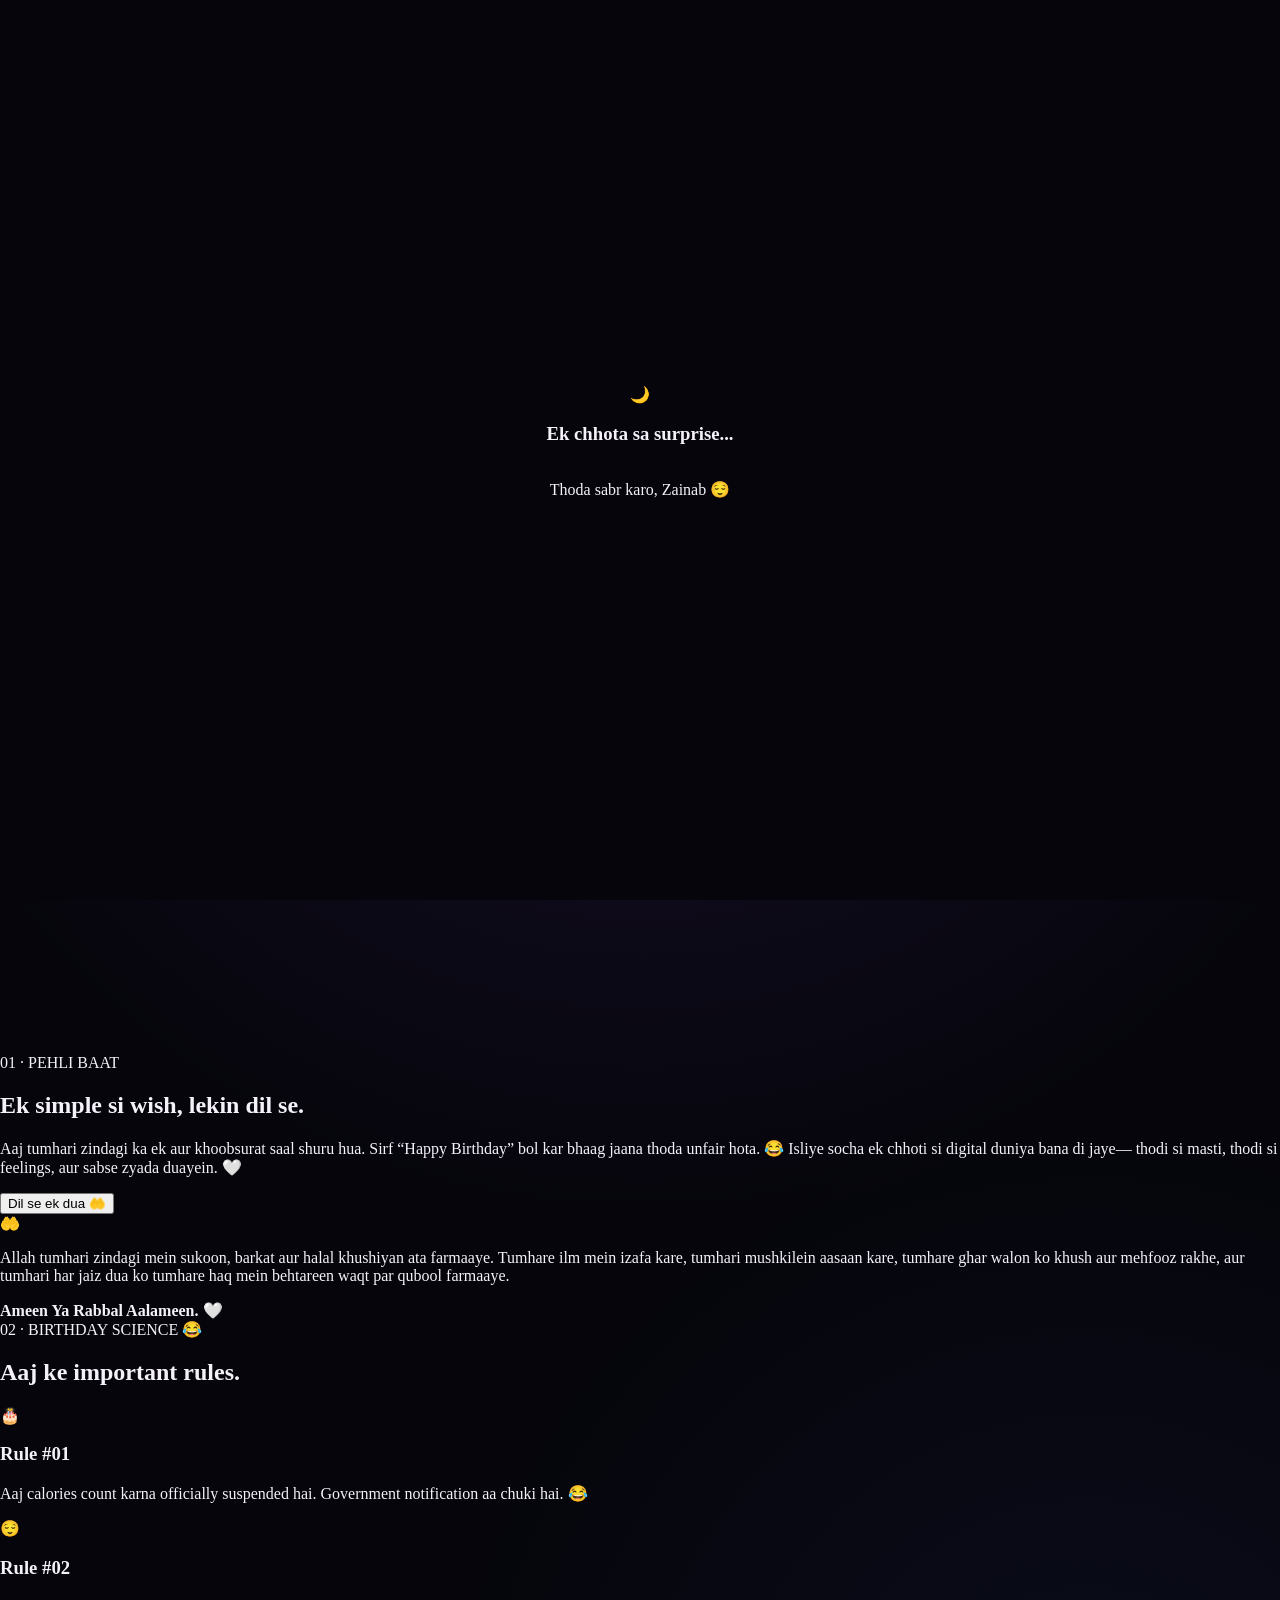
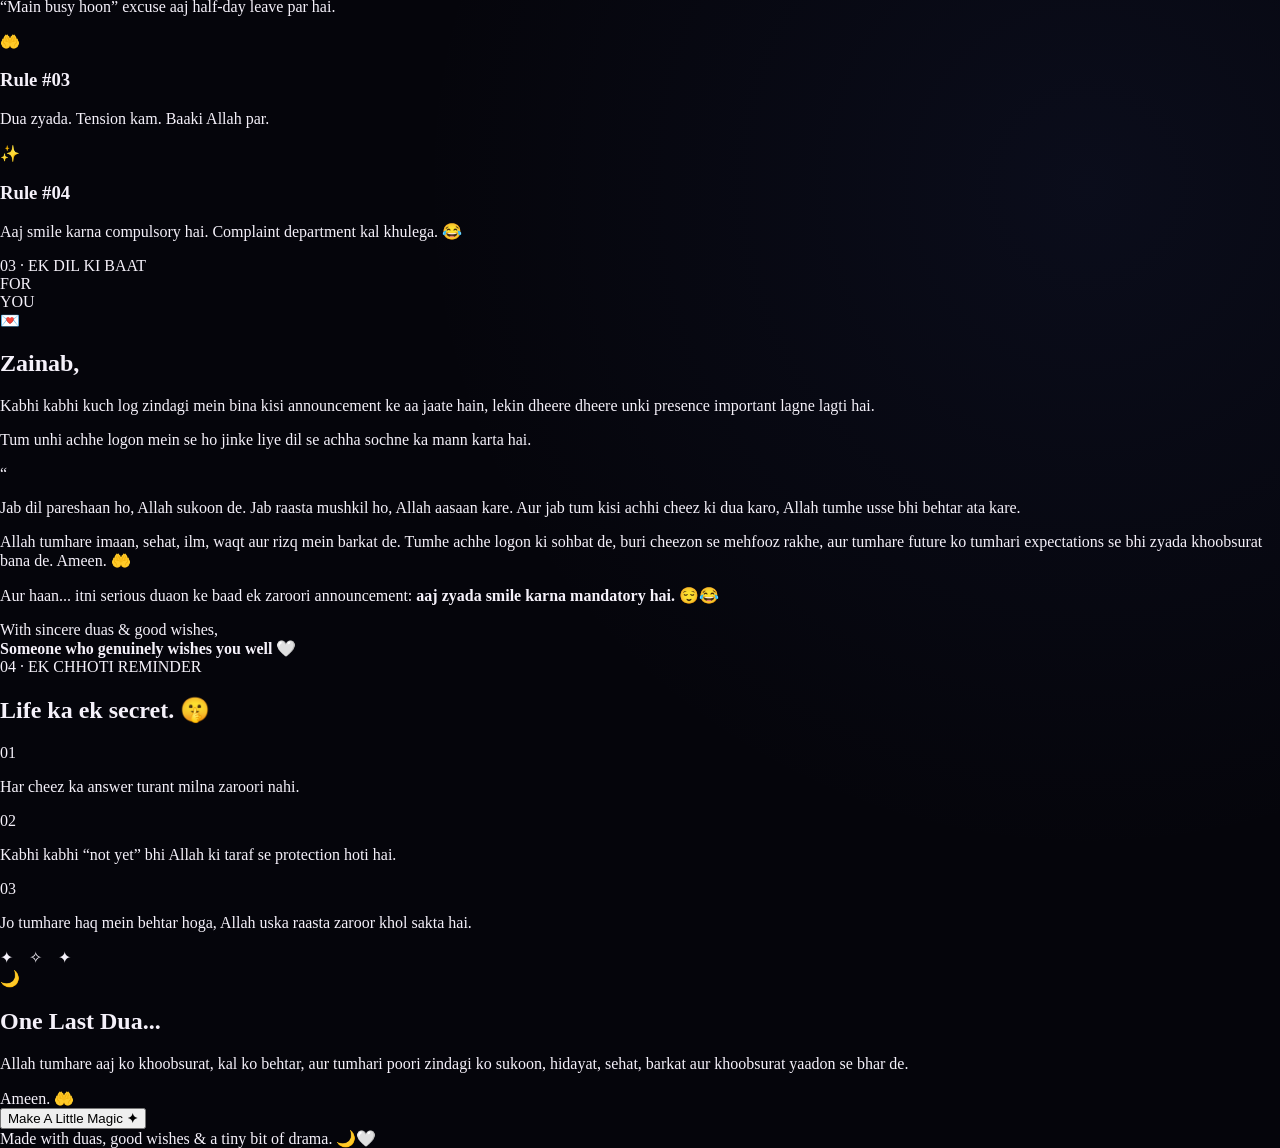
==== commit 49a77b7a: "Update index.html for birthday surprise" ====
--- a/index.html
+++ b/index.html
@@ -1,131 +1,558 @@
-<!-- index.html -->
 <!DOCTYPE html>
 <html lang="en">
 <head>
   <meta charset="UTF-8">
-  <meta name="viewport" content="width=device-width,initial-scale=1,viewport-fit=cover">
-  <meta name="theme-color" content="#05050b">
-  <title>For Zainab ✦</title>
+  <meta name="viewport" content="width=device-width, initial-scale=1.0">
+
+  <title>For Zainab 🤍</title>
+
+  <meta
+    name="description"
+    content="A little birthday surprise made specially for Zainab."
+  >
+
   <link rel="stylesheet" href="style.css">
 </head>
 
 <body>
 
-<div id="loader">
-  <div class="loader-ring"></div>
-  <span>creating a little surprise...</span>
-</div>
-
-<canvas id="space"></canvas>
-
-<main>
-
-  <section class="hero">
-
-    <div class="eyebrow">✦ MADE WITH LITTLE DOTS ✦</div>
-
-    <h1>
-      Kuch cheezein<br>
-      <em>lafzon se nahi banti.</em>
-    </h1>
-
-    <p class="sub">
-      Isliye ye chhota sa surprise dots se banaya hai.
+  <!-- LOADING SCREEN -->
+  <div id="loader">
+
+    <div class="loader-moon">🌙</div>
+
+    <h3>Ek chhota sa surprise...</h3>
+
+    <p>
+      Thoda sabr karo, Zainab 😌
     </p>
 
-    <div class="portrait-shell" id="portraitShell">
-
-      <canvas id="portrait"></canvas>
-
-      <div class="scanline"></div>
-      <div class="light-sweep"></div>
-
-      <div class="name-chip">
-        ✦ Z A I N A B ✦
-      </div>
-
-      <div class="touch-hint">
-        Touch the portrait ✦
-      </div>
-
+    <div class="loading">
+      <span></span>
     </div>
 
-    <button id="replay">
-      ↻ Replay the magic
-    </button>
-
-  </section>
-
-
-  <section class="messages">
-
-    <div class="section-label">
-      ✦ A FEW WORDS ✦
-    </div>
-
-
-    <article class="card reveal">
-
-      <span class="num">01</span>
+  </div>
+
+
+  <!-- BACKGROUND -->
+  <canvas id="stars"></canvas>
+
+  <div class="glow glow-one"></div>
+  <div class="glow glow-two"></div>
+
+
+  <main>
+
+
+    <!-- HERO -->
+
+    <section class="hero">
+
+      <div class="moon-area">
+
+        <div class="moon-ring"></div>
+
+        <div class="moon">
+          🌙
+        </div>
+
+        <span class="orbit-star star-one">✦</span>
+        <span class="orbit-star star-two">✧</span>
+
+      </div>
+
+
+      <div class="bismillah">
+        Bismillahir Rahmanir Rahim
+      </div>
+
+
+      <p class="small-title">
+        A little surprise made with good wishes
+      </p>
+
+
+      <h1>
+        Happy Birthday
+        <span>Zainab</span>
+        🤍
+      </h1>
+
+
+      <p class="hero-text">
+        Aaj ka din thoda sa extra special hai...
+        kyunki aaj tumhara birthday hai. 😌
+      </p>
+
+
+      <button id="openBtn" class="main-button">
+
+        <span>
+          Open Your Surprise
+        </span>
+
+        <b>✦</b>
+
+      </button>
+
+
+      <div class="scroll-hint">
+        Scroll karo... kahani abhi baaki hai ↓
+      </div>
+
+    </section>
+
+
+
+    <!-- SECTION 01 -->
+
+    <section class="section" id="wish">
+
+      <div class="section-number">
+        01 · PEHLI BAAT
+      </div>
+
 
       <h2>
-        Ek chhoti si dua 🤲
+        Ek simple si wish,
+        <span>lekin dil se.</span>
       </h2>
 
+
+      <div class="glass-card">
+
+        <div class="card-light"></div>
+
+        <p>
+
+          Aaj tumhari zindagi ka ek aur khoobsurat
+          saal shuru hua.
+
+          Sirf “Happy Birthday” bol kar bhaag jaana
+          thoda unfair hota. 😂
+
+          Isliye socha ek chhoti si digital duniya
+          bana di jaye—
+
+          thodi si masti,
+          thodi si feelings,
+
+          aur sabse zyada duayein. 🤍
+
+        </p>
+
+      </div>
+
+
+      <button id="duaBtn" class="gold-button">
+
+        Dil se ek dua 🤲
+
+      </button>
+
+
+      <div id="duaBox" class="dua-box">
+
+        <div class="dua-icon">
+          🤲
+        </div>
+
+        <p>
+
+          Allah tumhari zindagi mein sukoon,
+          barkat aur halal khushiyan ata farmaaye.
+
+          Tumhare ilm mein izafa kare,
+          tumhari mushkilein aasaan kare,
+
+          tumhare ghar walon ko khush aur mehfooz rakhe,
+
+          aur tumhari har jaiz dua ko tumhare haq mein
+          behtareen waqt par qubool farmaaye.
+
+        </p>
+
+        <strong>
+          Ameen Ya Rabbal Aalameen. 🤍
+        </strong>
+
+      </div>
+
+    </section>
+
+
+
+    <!-- SECTION 02 -->
+
+    <section class="section" id="fun">
+
+      <div class="section-number">
+        02 · BIRTHDAY SCIENCE 😂
+      </div>
+
+
+      <h2>
+        Aaj ke
+        <span>important rules.</span>
+      </h2>
+
+
+      <div class="cards">
+
+
+        <div class="fun-card large">
+
+          <div class="emoji">
+            🎂
+          </div>
+
+          <h3>
+            Rule #01
+          </h3>
+
+          <p>
+
+            Aaj calories count karna
+            officially suspended hai.
+
+            Government notification aa chuki hai. 😂
+
+          </p>
+
+        </div>
+
+
+        <div class="fun-card">
+
+          <div class="emoji">
+            😌
+          </div>
+
+          <h3>
+            Rule #02
+          </h3>
+
+          <p>
+            “Main busy hoon” excuse
+            aaj half-day leave par hai.
+          </p>
+
+        </div>
+
+
+        <div class="fun-card">
+
+          <div class="emoji">
+            🤲
+          </div>
+
+          <h3>
+            Rule #03
+          </h3>
+
+          <p>
+            Dua zyada.
+            Tension kam.
+            Baaki Allah par.
+          </p>
+
+        </div>
+
+
+        <div class="fun-card wide">
+
+          <div class="emoji">
+            ✨
+          </div>
+
+          <h3>
+            Rule #04
+          </h3>
+
+          <p>
+            Aaj smile karna compulsory hai.
+
+            Complaint department kal khulega. 😂
+          </p>
+
+        </div>
+
+
+      </div>
+
+    </section>
+
+
+
+    <!-- LETTER -->
+
+    <section class="section" id="letter">
+
+      <div class="section-number">
+        03 · EK DIL KI BAAT
+      </div>
+
+
+      <div class="letter">
+
+        <div class="letter-glow"></div>
+
+
+        <div class="stamp">
+          FOR<br>
+          YOU
+        </div>
+
+
+        <div class="letter-icon">
+          💌
+        </div>
+
+
+        <h2>
+          Zainab,
+        </h2>
+
+
+        <p>
+
+          Kabhi kabhi kuch log zindagi mein
+          bina kisi announcement ke aa jaate hain,
+
+          lekin dheere dheere unki presence
+          important lagne lagti hai.
+
+        </p>
+
+
+        <p>
+
+          Tum unhi achhe logon mein se ho
+          jinke liye dil se achha sochne ka
+          mann karta hai.
+
+        </p>
+
+
+        <div class="quote">
+
+          <span>
+            “
+          </span>
+
+          <p>
+
+            Jab dil pareshaan ho,
+            Allah sukoon de.
+
+            Jab raasta mushkil ho,
+            Allah aasaan kare.
+
+            Aur jab tum kisi achhi cheez ki dua karo,
+
+            Allah tumhe usse bhi behtar ata kare.
+
+          </p>
+
+        </div>
+
+
+        <p>
+
+          Allah tumhare imaan,
+          sehat,
+          ilm,
+          waqt aur rizq mein barkat de.
+
+          Tumhe achhe logon ki sohbat de,
+          buri cheezon se mehfooz rakhe,
+
+          aur tumhare future ko tumhari
+          expectations se bhi zyada khoobsurat bana de.
+
+          Ameen. 🤲
+
+        </p>
+
+
+        <p class="funny">
+
+          Aur haan...
+
+          itni serious duaon ke baad ek zaroori
+          announcement:
+
+          <b>
+            aaj zyada smile karna mandatory hai.
+          </b>
+
+          😌😂
+
+        </p>
+
+
+        <div class="signature">
+
+          With sincere duas & good wishes,
+
+          <br>
+
+          <b>
+            Someone who genuinely wishes you well 🤍
+          </b>
+
+        </div>
+
+      </div>
+
+    </section>
+
+
+
+    <!-- SECTION 04 -->
+
+    <section class="section">
+
+      <div class="section-number">
+        04 · EK CHHOTI REMINDER
+      </div>
+
+
+      <h2>
+        Life ka ek
+        <span>secret. 🤫</span>
+      </h2>
+
+
+      <div class="secret-card">
+
+
+        <div class="secret-row">
+
+          <div class="number">
+            01
+          </div>
+
+          <p>
+            Har cheez ka answer turant milna zaroori nahi.
+          </p>
+
+        </div>
+
+
+        <div class="line"></div>
+
+
+        <div class="secret-row">
+
+          <div class="number">
+            02
+          </div>
+
+          <p>
+            Kabhi kabhi “not yet” bhi Allah ki taraf se
+            protection hoti hai.
+          </p>
+
+        </div>
+
+
+        <div class="line"></div>
+
+
+        <div class="secret-row">
+
+          <div class="number">
+            03
+          </div>
+
+          <p>
+            Jo tumhare haq mein behtar hoga,
+            Allah uska raasta zaroor khol sakta hai.
+          </p>
+
+        </div>
+
+
+      </div>
+
+    </section>
+
+
+
+    <!-- FINAL -->
+
+    <section class="final section">
+
+      <div class="final-stars">
+        ✦　✧　✦
+      </div>
+
+
+      <div class="final-moon">
+        🌙
+      </div>
+
+
+      <h2>
+        One Last Dua...
+      </h2>
+
+
       <p>
-        Allah tumhe hamesha khush rakhe, tumhari har mushkil ko aasan kare,
-        aur tumhari har achhi dua ko qubool farmaye. Ameen. 🤍
+
+        Allah tumhare aaj ko khoobsurat,
+
+        kal ko behtar,
+
+        aur tumhari poori zindagi ko
+
+        sukoon,
+        hidayat,
+        sehat,
+        barkat
+
+        aur khoobsurat yaadon se bhar de.
+
       </p>
 
-    </article>
-
-
-    <article class="card reveal">
-
-      <span class="num">02</span>
-
-      <h2>
-        Birthday wali baat 🎂
-      </h2>
-
-      <p>
-        Aaj ka din special hai kyunki aaj Allah ne duniya ko tum jaisi
-        ek achhi aur pyari insaan di thi. Bas cake ka ek piece mere liye
-        bhi bacha lena. 😅
-      </p>
-
-    </article>
-
-
-    <article class="card reveal">
-
-      <span class="num">03</span>
-
-      <h2>
-        Bas ek wish ✨
-      </h2>
-
-      <p>
-        Allah tumhari zindagi mein sukoon, barkat aur khubsurat lamhe
-        hamesha barqarar rakhe. Ameen. 🤍
-      </p>
-
-    </article>
-
-
-    <div class="final-note reveal">
-      <span>✦</span>
-      <p>Some wishes are better felt than explained.</p>
-      <span>✦</span>
-    </div>
-
-  </section>
-
-</main>
-
-<div id="toast"></div>
-
-<script src="script.js"></script>
+
+      <div class="ameen">
+        Ameen. 🤲
+      </div>
+
+
+      <button id="celebrateBtn" class="main-button">
+
+        Make A Little Magic
+
+        <b>
+          ✦
+        </b>
+
+      </button>
+
+
+      <footer>
+
+        Made with duas,
+        good wishes &
+        a tiny bit of drama. 🌙🤍
+
+      </footer>
+
+    </section>
+
+
+  </main>
+
+
+  <!-- TOAST -->
+
+  <div id="toast"></div>
+
+
+  <script src="script.js"></script>
 
 </body>
 </html>
--- a/style.css
+++ b/style.css
@@ -1,621 +1,605 @@
-* {
-  box-sizing: border-box;
-  margin: 0;
-  padding: 0;
-}
-
-:root {
-  --bg: #04040a;
-  --text: #f7f4ff;
-  --muted: #a8a3b7;
-  --line: rgba(255,255,255,.09);
-  --glass: rgba(255,255,255,.035);
-  --purple: #9b70ff;
-  --pink: #e79aff;
-}
-
-html {
-  scroll-behavior: smooth;
-}
-
-body {
-  min-height: 100vh;
-  overflow-x: hidden;
-  background:
-    radial-gradient(circle at 50% 20%, #171025 0%, #07070e 38%, #030308 75%);
-  color: var(--text);
-  font-family: "DM Mono", monospace;
-  -webkit-tap-highlight-color: transparent;
-}
-
-/* ---------------- STARS ---------------- */
-
-#stars {
-  position: fixed;
-  inset: 0;
-  pointer-events: none;
-  z-index: 0;
-  overflow: hidden;
-}
-
-.star {
-  position: absolute;
-  width: 1px;
-  height: 1px;
-  border-radius: 50%;
-  background: rgba(255,255,255,.7);
-  animation: starFloat var(--duration) ease-in-out infinite alternate;
-}
-
-@keyframes starFloat {
-  from {
-    opacity: .15;
-    transform: translate3d(0,0,0) scale(.7);
-  }
-
-  to {
-    opacity: 1;
-    transform: translate3d(var(--x),var(--y),0) scale(1.5);
-  }
-}
-
-/* ---------------- AMBIENT LIGHT ---------------- */
-
-.ambient {
-  position: fixed;
-  width: 45vw;
-  height: 45vw;
-  border-radius: 50%;
-  filter: blur(100px);
-  opacity: .13;
-  pointer-events: none;
-  z-index: 0;
-}
-
-.ambient-one {
-  left: -20vw;
-  top: 25vh;
-  background: #7044ff;
-  animation: ambientMove 10s ease-in-out infinite alternate;
-}
-
-.ambient-two {
-  right: -20vw;
-  top: 55vh;
-  background: #ff4dc4;
-  animation: ambientMove 13s ease-in-out infinite alternate-reverse;
-}
-
-@keyframes ambientMove {
-  from {
-    transform: translate3d(0,0,0) scale(.9);
-  }
-
-  to {
-    transform: translate3d(50px,-80px,0) scale(1.15);
-  }
-}
-
-/* ---------------- TOP ---------------- */
-
-.top {
-  position: relative;
-  z-index: 2;
-  text-align: center;
-  padding: 55px 20px 20px;
-  color: #aaa3b8;
-  font-size: 9px;
-  letter-spacing: 4px;
-}
-
-/* ---------------- HERO ---------------- */
-
-main {
-  position: relative;
-  z-index: 1;
-}
-
-.hero {
-  width: min(100%, 900px);
-  margin: auto;
-  padding: 40px 18px 100px;
-  text-align: center;
-}
-
-.eyebrow {
-  font-size: 9px;
-  letter-spacing: 4px;
-  color: #8e899b;
-  margin-bottom: 22px;
-  animation: fadeUp 1s ease both;
-}
-
-h1 {
-  font-family: "Playfair Display", serif;
-  font-weight: 500;
-  font-size: clamp(40px, 8vw, 78px);
-  line-height: .98;
-  letter-spacing: -2px;
-  animation: titleIn 1.4s cubic-bezier(.16,1,.3,1) both;
-}
-
-h1 em {
-  color: #9993a5;
-  font-weight: 400;
-}
-
-.sub {
-  margin: 22px auto 40px;
-  color: #817b8e;
-  font-size: 10px;
-  letter-spacing: 1px;
-  animation: fadeUp 1.5s .2s ease both;
-}
-
-@keyframes titleIn {
-  from {
-    opacity: 0;
-    transform: translateY(35px) scale(.96);
-    filter: blur(12px);
-  }
-
-  to {
-    opacity: 1;
-    transform: translateY(0) scale(1);
-    filter: blur(0);
-  }
-}
-
-@keyframes fadeUp {
-  from {
-    opacity: 0;
-    transform: translateY(20px);
-  }
-
-  to {
-    opacity: 1;
-    transform: translateY(0);
-  }
-}
-
-/* ---------------- PORTRAIT ---------------- */
-
-.portrait-wrap {
-  position: relative;
-  width: min(90vw, 650px);
-  aspect-ratio: 1 / .82;
-  margin: auto;
-
-  border: 1px solid rgba(255,255,255,.11);
-  border-radius: 32px;
-
+/* style.css */
+
+@import url('https://fonts.googleapis.com/css2?family=DM+Mono:wght@400;500&family=Playfair+Display:ital,wght@0,500;0,600;1,500;1,600&display=swap');
+
+:root{
+  --bg:#05050b;
+  --white:#f5f1fa;
+  --muted:#91899c;
+  --purple:#c9a7ff;
+  --blue:#8fb7ff;
+}
+
+*{
+  box-sizing:border-box;
+}
+
+html{
+  scroll-behavior:smooth;
+}
+
+body{
+  margin:0;
+  min-height:100vh;
+  overflow-x:hidden;
+  color:var(--white);
   background:
     radial-gradient(
-      circle at 50% 45%,
-      rgba(140,90,255,.12),
-      transparent 58%
+      circle at 50% 15%,
+      rgba(128,76,205,.18),
+      transparent 34%
     ),
-    rgba(0,0,0,.22);
-
-  overflow: hidden;
-
+    radial-gradient(
+      circle at 85% 65%,
+      rgba(67,92,190,.09),
+      transparent 32%
+    ),
+    var(--bg);
+  font-family:Georgia,serif;
+}
+
+body::before{
+  content:"";
+  position:fixed;
+  inset:0;
+  z-index:10;
+  pointer-events:none;
+  opacity:.2;
+  background:
+    linear-gradient(
+      rgba(255,255,255,.02) 50%,
+      transparent 50%
+    );
+  background-size:100% 4px;
+}
+
+#space{
+  position:fixed;
+  inset:0;
+  width:100%;
+  height:100%;
+  z-index:0;
+  pointer-events:none;
+}
+
+#loader{
+  position:fixed;
+  inset:0;
+  z-index:100;
+  display:flex;
+  align-items:center;
+  justify-content:center;
+  flex-direction:column;
+  background:#05050b;
+  transition:
+    opacity .8s ease,
+    visibility .8s ease;
+}
+
+#loader.done{
+  opacity:0;
+  visibility:hidden;
+}
+
+#loader span{
+  margin-top:30px;
+  color:#777080;
+  font:
+    9px DM Mono,
+    monospace;
+  letter-spacing:.2em;
+}
+
+.loader-ring{
+  width:48px;
+  height:48px;
+  border-radius:50%;
+  border:1px solid rgba(255,255,255,.12);
+  border-top-color:#d8c5ff;
+  animation:spin 1s linear infinite;
   box-shadow:
-    0 0 0 1px rgba(255,255,255,.02),
-    0 30px 100px rgba(0,0,0,.65),
-    inset 0 0 70px rgba(150,90,255,.05);
-
-  animation: portraitEnter 1.7s .35s cubic-bezier(.16,1,.3,1) both;
-
-  touch-action: none;
-}
-
-@keyframes portraitEnter {
-  from {
-    opacity: 0;
-    transform: translateY(60px) scale(.88) rotateX(10deg);
-    filter: blur(15px);
-  }
-
-  to {
-    opacity: 1;
-    transform: translateY(0) scale(1) rotateX(0);
-    filter: blur(0);
-  }
-}
-
-#portrait {
-  position: absolute;
-  inset: 0;
-  width: 100%;
-  height: 100%;
-}
-
-.portrait-glow {
-  position: absolute;
-  inset: -30%;
-  pointer-events: none;
+    0 0 35px rgba(181,132,255,.3);
+}
+
+@keyframes spin{
+  to{
+    transform:rotate(360deg);
+  }
+}
+
+main{
+  position:relative;
+  z-index:2;
+}
+
+.hero{
+  min-height:100vh;
+  padding:
+    13vh
+    16px
+    10vh;
+
+  display:flex;
+  align-items:center;
+  flex-direction:column;
+  text-align:center;
+}
+
+.eyebrow,
+.section-label{
+  color:#9d95aa;
+  font:
+    9px DM Mono,
+    monospace;
+  letter-spacing:.34em;
+  text-transform:uppercase;
+}
+
+h1{
+  margin:
+    28px
+    0
+    13px;
+
+  font-size:
+    clamp(
+      42px,
+      9vw,
+      86px
+    );
+
+  line-height:.93;
+  font-weight:500;
+  letter-spacing:-.055em;
+}
+
+h1 em{
+  color:#aaa3b1;
+  font-weight:500;
+}
+
+.sub{
+  margin:0 0 35px;
+  color:#777181;
+  font:
+    10px/1.7 DM Mono,
+    monospace;
+}
+
+.portrait-shell{
+  position:relative;
+
+  width:min(
+    94vw,
+    650px
+  );
+
+  aspect-ratio:16/10;
+
+  overflow:hidden;
+
+  border:
+    1px solid
+    rgba(255,255,255,.11);
+
+  border-radius:28px;
 
   background:
     radial-gradient(
-      circle,
-      rgba(190,130,255,.15),
-      transparent 40%
-    );
-
-  mix-blend-mode: screen;
-  animation: glowPulse 5s ease-in-out infinite;
-}
-
-@keyframes glowPulse {
-  0%,100% {
-    opacity: .35;
-    transform: scale(.9);
-  }
-
-  50% {
-    opacity: .9;
-    transform: scale(1.1);
-  }
-}
-
-/* cinematic scan */
-
-.scan {
-  position: absolute;
-  left: -30%;
-  top: -10%;
-  width: 20%;
-  height: 120%;
-
-  background: linear-gradient(
-    90deg,
-    transparent,
-    rgba(255,255,255,.15),
-    transparent
-  );
-
-  transform: rotate(12deg);
-  filter: blur(8px);
-  pointer-events: none;
-
-  animation: scanMove 6s 2s ease-in-out infinite;
-}
-
-@keyframes scanMove {
-  0%,45% {
-    left: -30%;
-  }
-
-  65%,100% {
-    left: 130%;
-  }
-}
-
-#nameTag {
-  position: absolute;
-  bottom: 25px;
-  left: 50%;
-  transform: translateX(-50%);
-
-  border: 1px solid rgba(255,255,255,.15);
-  background: rgba(5,5,12,.72);
-  backdrop-filter: blur(15px);
-
-  color: white;
-  border-radius: 100px;
-
-  padding: 11px 22px;
-
-  font-family: "DM Mono", monospace;
-  font-size: 9px;
-  letter-spacing: 4px;
+      circle at center,
+      #161022,
+      #030308 70%
+    );
 
   box-shadow:
-    0 0 30px rgba(160,100,255,.15),
-    inset 0 0 20px rgba(255,255,255,.03);
-
-  z-index: 4;
-
-  transition: .35s ease;
-}
-
-#nameTag:hover {
+    0 35px 100px rgba(0,0,0,.75),
+    0 0 90px rgba(130,70,210,.15),
+    inset 0 0 80px rgba(255,255,255,.025);
+
+  cursor:pointer;
+
+  transform:
+    perspective(900px)
+    translateZ(0);
+
+  transition:
+    transform .35s ease;
+}
+
+.portrait-shell:hover{
+  transform:
+    perspective(900px)
+    translateY(-4px)
+    scale(1.008);
+}
+
+#portrait{
+  position:absolute;
+  inset:0;
+  width:100%;
+  height:100%;
+}
+
+.scanline{
+  position:absolute;
+  left:0;
+  right:0;
+  top:-20%;
+  height:20%;
+
+  background:
+    linear-gradient(
+      transparent,
+      rgba(220,198,255,.13),
+      transparent
+    );
+
+  filter:blur(4px);
+
+  pointer-events:none;
+
+  animation:
+    scan 5s ease-in-out infinite;
+}
+
+@keyframes scan{
+  0%,100%{
+    transform:translateY(-30%);
+  }
+
+  50%{
+    transform:translateY(650%);
+  }
+}
+
+.light-sweep{
+  position:absolute;
+  top:-50%;
+  left:-100%;
+  width:45%;
+  height:200%;
+
+  background:
+    linear-gradient(
+      90deg,
+      transparent,
+      rgba(255,255,255,.09),
+      transparent
+    );
+
+  transform:rotate(18deg);
+
+  animation:
+    sweep 7s ease-in-out infinite;
+
+  pointer-events:none;
+}
+
+@keyframes sweep{
+  0%,35%{
+    left:-100%;
+  }
+
+  70%,100%{
+    left:150%;
+  }
+}
+
+.name-chip{
+  position:absolute;
+  left:50%;
+  bottom:17px;
+
+  transform:translateX(-50%);
+
+  padding:
+    8px
+    15px;
+
+  border:
+    1px solid
+    rgba(255,255,255,.15);
+
+  border-radius:999px;
+
+  background:
+    rgba(4,4,10,.68);
+
+  backdrop-filter:blur(12px);
+
+  color:#ddd6e8;
+
+  font:
+    9px DM Mono,
+    monospace;
+
+  letter-spacing:.25em;
+
+  white-space:nowrap;
+}
+
+.touch-hint{
+  position:absolute;
+  bottom:-27px;
+  left:0;
+  right:0;
+
+  color:#696372;
+
+  font:
+    8px DM Mono,
+    monospace;
+
+  letter-spacing:.18em;
+}
+
+#replay{
+  margin-top:48px;
+
+  padding:
+    11px
+    17px;
+
+  border:
+    1px solid
+    rgba(255,255,255,.14);
+
+  border-radius:999px;
+
+  background:transparent;
+
+  color:#bdb4c8;
+
+  font:
+    9px DM Mono,
+    monospace;
+
+  letter-spacing:.15em;
+
+  cursor:pointer;
+
+  transition:.3s;
+}
+
+#replay:hover{
+  color:#fff;
+  border-color:rgba(205,174,255,.55);
   box-shadow:
-    0 0 40px rgba(180,100,255,.35),
-    inset 0 0 20px rgba(255,255,255,.07);
-
-  transform: translateX(-50%) scale(1.06);
-}
-
-/* ---------------- HINT ---------------- */
-
-.hint {
-  margin-top: 22px;
-  color: #6d6878;
-  font-size: 9px;
-  letter-spacing: 2px;
-}
-
-.pulse-dot {
-  display: inline-block;
-  width: 5px;
-  height: 5px;
-  margin-right: 7px;
-  border-radius: 50%;
-  background: #c59cff;
-  box-shadow: 0 0 12px #b578ff;
-  animation: pulse 1.4s infinite;
-}
-
-@keyframes pulse {
-  0%,100% {
-    transform: scale(.7);
-    opacity: .5;
-  }
-
-  50% {
-    transform: scale(1.5);
-    opacity: 1;
-  }
-}
-
-.arrow {
-  color: #aaa;
-}
-
-/* ---------------- MESSAGES ---------------- */
-
-.messages {
-  width: min(100%, 850px);
-  margin: auto;
-  padding: 50px 18px 120px;
-}
-
-.section-label {
-  color: #777184;
-  font-size: 9px;
-  letter-spacing: 4px;
-  margin: 0 5px 25px;
-}
-
-.message-card {
-  position: relative;
-
-  padding: 35px 30px;
-  margin-bottom: 18px;
-
-  border: 1px solid var(--line);
-  border-radius: 24px;
+    0 0 25px
+    rgba(180,130,255,.15);
+}
+
+.messages{
+  width:min(94vw,920px);
+  margin:auto;
+  padding:
+    7vh
+    0
+    15vh;
+}
+
+.section-label{
+  margin:
+    0
+    0
+    22px
+    4px;
+}
+
+.card{
+  position:relative;
+
+  margin:
+    18px
+    0;
+
+  padding:
+    28px;
+
+  overflow:hidden;
+
+  border:
+    1px solid
+    rgba(255,255,255,.11);
+
+  border-radius:24px;
 
   background:
     linear-gradient(
-      135deg,
-      rgba(255,255,255,.045),
-      rgba(255,255,255,.012)
-    );
-
-  backdrop-filter: blur(18px);
-
-  overflow: hidden;
+      120deg,
+      rgba(255,255,255,.055),
+      rgba(255,255,255,.018)
+    );
+
+  box-shadow:
+    0 25px 70px
+    rgba(0,0,0,.3);
 
   transition:
-    transform .5s cubic-bezier(.16,1,.3,1),
-    border-color .5s ease,
-    box-shadow .5s ease;
-}
-
-.message-card::before {
-  content: "";
-  position: absolute;
-  width: 180px;
-  height: 180px;
-  left: -100px;
-  top: -100px;
-
-  border-radius: 50%;
-
-  background: rgba(150,100,255,.12);
-  filter: blur(40px);
-
-  transition: .6s;
-}
-
-.message-card:hover {
-  transform: translateY(-8px);
-  border-color: rgba(180,140,255,.3);
-
-  box-shadow:
-    0 25px 70px rgba(0,0,0,.35),
-    0 0 50px rgba(120,70,255,.08);
-}
-
-.message-card:hover::before {
-  transform: translate(100px,100px);
-}
-
-.number {
-  display: block;
-  margin-bottom: 14px;
-  color: #777183;
-  font-size: 8px;
-  letter-spacing: 3px;
-}
-
-.message-card h2 {
-  position: relative;
-  font-family: "Playfair Display", serif;
-  font-size: clamp(23px, 5vw, 32px);
-  font-weight: 500;
-  margin-bottom: 14px;
-}
-
-.message-card p {
-  position: relative;
-  color: #9993a3;
-  font-family: Arial, sans-serif;
-  font-size: 13px;
-  line-height: 1.9;
-}
-
-/* ---------------- SCROLL REVEAL ---------------- */
-
-.reveal {
-  opacity: 0;
-  transform: translateY(60px);
-  filter: blur(8px);
+    transform .5s ease,
+    border-color .5s ease;
+}
+
+.card:hover{
+  transform:translateY(-5px);
+  border-color:
+    rgba(200,170,255,.25);
+}
+
+.card::after{
+  content:"";
+
+  position:absolute;
+  top:0;
+  left:-50%;
+
+  width:30%;
+  height:100%;
+
+  background:
+    linear-gradient(
+      90deg,
+      transparent,
+      rgba(255,255,255,.09),
+      transparent
+    );
+
+  transform:skewX(-18deg);
+
+  transition:1s;
+}
+
+.card:hover::after{
+  left:125%;
+}
+
+.num{
+  color:#686272;
+
+  font:
+    8px DM Mono,
+    monospace;
+
+  letter-spacing:.2em;
+}
+
+.card h2{
+  margin:
+    14px
+    0
+    10px;
+
+  font-size:
+    clamp(
+      22px,
+      4vw,
+      30px
+    );
+
+  font-weight:500;
+}
+
+.card p{
+  margin:0;
+  max-width:800px;
+
+  color:#a39ba9;
+
+  font:
+    12px/2 DM Mono,
+    monospace;
+}
+
+.reveal{
+  opacity:0;
+  transform:translateY(40px);
+
   transition:
-    opacity 1s ease,
-    transform 1s cubic-bezier(.16,1,.3,1),
-    filter 1s ease;
-}
-
-.reveal.visible {
-  opacity: 1;
-  transform: translateY(0);
-  filter: blur(0);
-}
-
-/* ---------------- FINAL ---------------- */
-
-.final-section {
-  width: min(100%, 700px);
-  margin: auto;
-  padding: 80px 25px 140px;
-  text-align: center;
-}
-
-.final-symbol {
-  color: #c7a8ff;
-  font-size: 20px;
-  margin-bottom: 25px;
-  animation: spinSlow 8s linear infinite;
-}
-
-@keyframes spinSlow {
-  to {
-    transform: rotate(360deg);
-  }
-}
-
-.final-section h2 {
-  font-family: "Playfair Display", serif;
-  font-size: clamp(35px, 8vw, 60px);
-  font-weight: 500;
-  margin-bottom: 18px;
-}
-
-.final-section > p {
-  color: #bca3ff;
-  letter-spacing: 3px;
-  font-size: 11px;
-}
-
-.dua {
-  margin: 30px auto;
-  max-width: 500px;
-
-  color: #858090;
-  font-family: Arial, sans-serif;
-  line-height: 1.9;
-  font-size: 13px;
-}
-
-.final-stars {
-  color: #696273;
-  letter-spacing: 4px;
-  margin-top: 30px;
-}
-
-/* ---------------- FOOTER ---------------- */
-
-footer {
-  position: relative;
-  z-index: 2;
-  text-align: center;
-  padding: 0 20px 35px;
-
-  color: #514d59;
-  font-size: 8px;
-  letter-spacing: 4px;
-}
-
-/* ---------------- TOUCH FLASH ---------------- */
-
-#touchFlash {
-  position: fixed;
-  width: 30px;
-  height: 30px;
-
-  left: 0;
-  top: 0;
-
-  border-radius: 50%;
-  pointer-events: none;
-
-  background: rgba(200,160,255,.25);
-  filter: blur(10px);
-
-  transform: translate(-50%,-50%) scale(0);
-  opacity: 0;
-
-  z-index: 100;
-}
-
-#touchFlash.active {
-  animation: touchFlash .7s ease-out;
-}
-
-@keyframes touchFlash {
-  0% {
-    transform: translate(-50%,-50%) scale(0);
-    opacity: .8;
-  }
-
-  100% {
-    transform: translate(-50%,-50%) scale(10);
-    opacity: 0;
-  }
-}
-
-/* ---------------- MOBILE ---------------- */
-
-@media(max-width:600px) {
-
-  .top {
-    padding-top: 35px;
-  }
-
-  .hero {
-    padding-top: 35px;
-  }
-
-  .portrait-wrap {
-    width: 94vw;
-    border-radius: 25px;
-  }
-
-  .message-card {
-    padding: 27px 22px;
-    border-radius: 20px;
-  }
-
-  .message-card p {
-    font-size: 12px;
-  }
-
-  .ambient {
-    filter: blur(70px);
-  }
-}
-
-/* reduce motion */
-
-@media(prefers-reduced-motion: reduce) {
+    opacity .9s ease,
+    transform .9s cubic-bezier(.2,.8,.2,1);
+}
+
+.reveal.show{
+  opacity:1;
+  transform:none;
+}
+
+.final-note{
+  margin-top:80px;
+
+  display:flex;
+  align-items:center;
+  justify-content:center;
+  gap:18px;
+
+  color:#8f8896;
+
+  font:
+    10px DM Mono,
+    monospace;
+
+  letter-spacing:.08em;
+}
+
+.final-note span{
+  color:#c5a5ff;
+}
+
+#toast{
+  position:fixed;
+  left:50%;
+  bottom:25px;
+  z-index:30;
+
+  padding:
+    10px
+    15px;
+
+  border:
+    1px solid
+    rgba(255,255,255,.13);
+
+  border-radius:999px;
+
+  background:
+    rgba(5,5,12,.85);
+
+  backdrop-filter:blur(14px);
+
+  color:#d9d2df;
+
+  font:
+    9px DM Mono,
+    monospace;
+
+  transform:
+    translate(-50%,20px);
+
+  opacity:0;
+
+  transition:.35s;
+
+  pointer-events:none;
+}
+
+#toast.show{
+  opacity:1;
+  transform:
+    translate(-50%,0);
+}
+
+@media(max-width:600px){
+
+  .hero{
+    padding-top:12vh;
+  }
+
+  h1{
+    font-size:43px;
+  }
+
+  .portrait-shell{
+    width:94vw;
+    border-radius:22px;
+  }
+
+  .card{
+    padding:23px 20px;
+  }
+
+  .card p{
+    font-size:10px;
+    line-height:1.9;
+  }
+}
+
+@media(prefers-reduced-motion:reduce){
+
   *,
   *::before,
-  *::after {
-    animation-duration: .01ms !important;
-    animation-iteration-count: 1 !important;
-    scroll-behavior: auto !important;
-  }
-  }
+  *::after{
+    animation:none!important;
+    transition:none!important;
+  }
+
+                    }
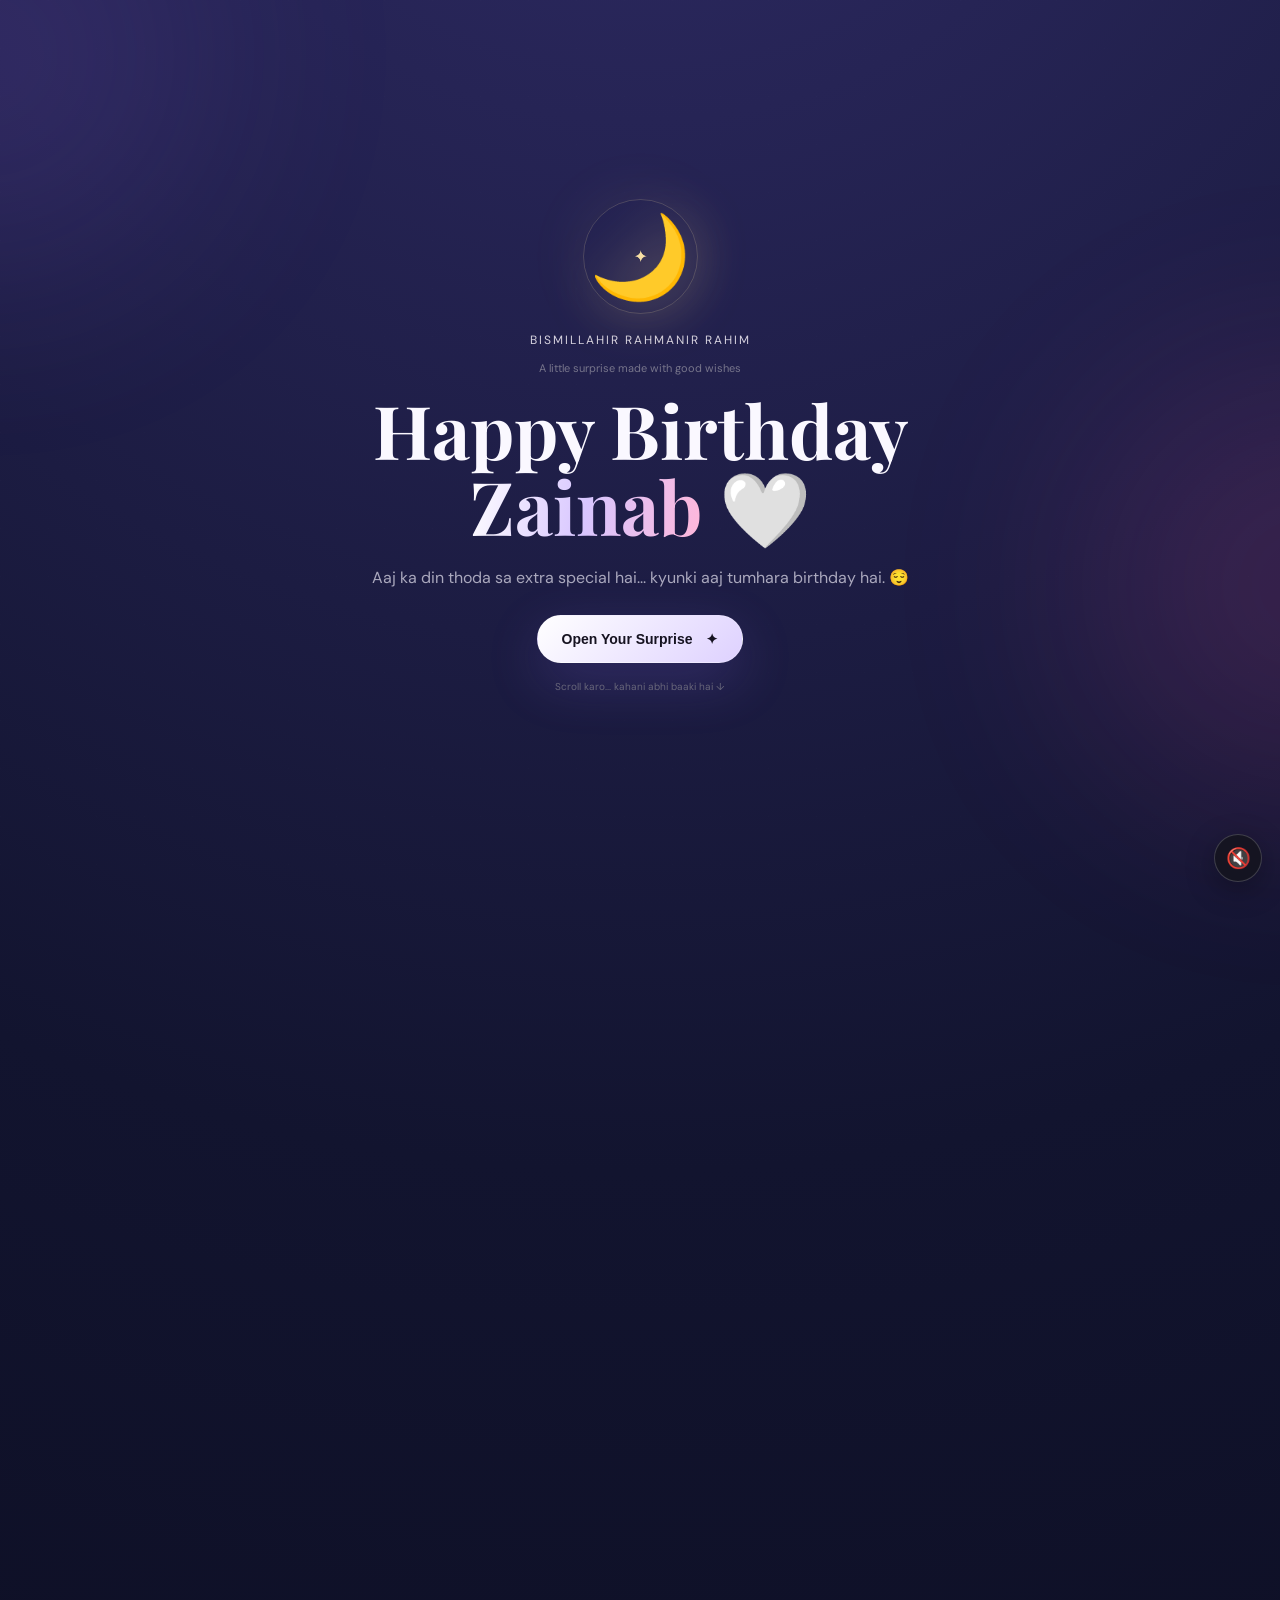
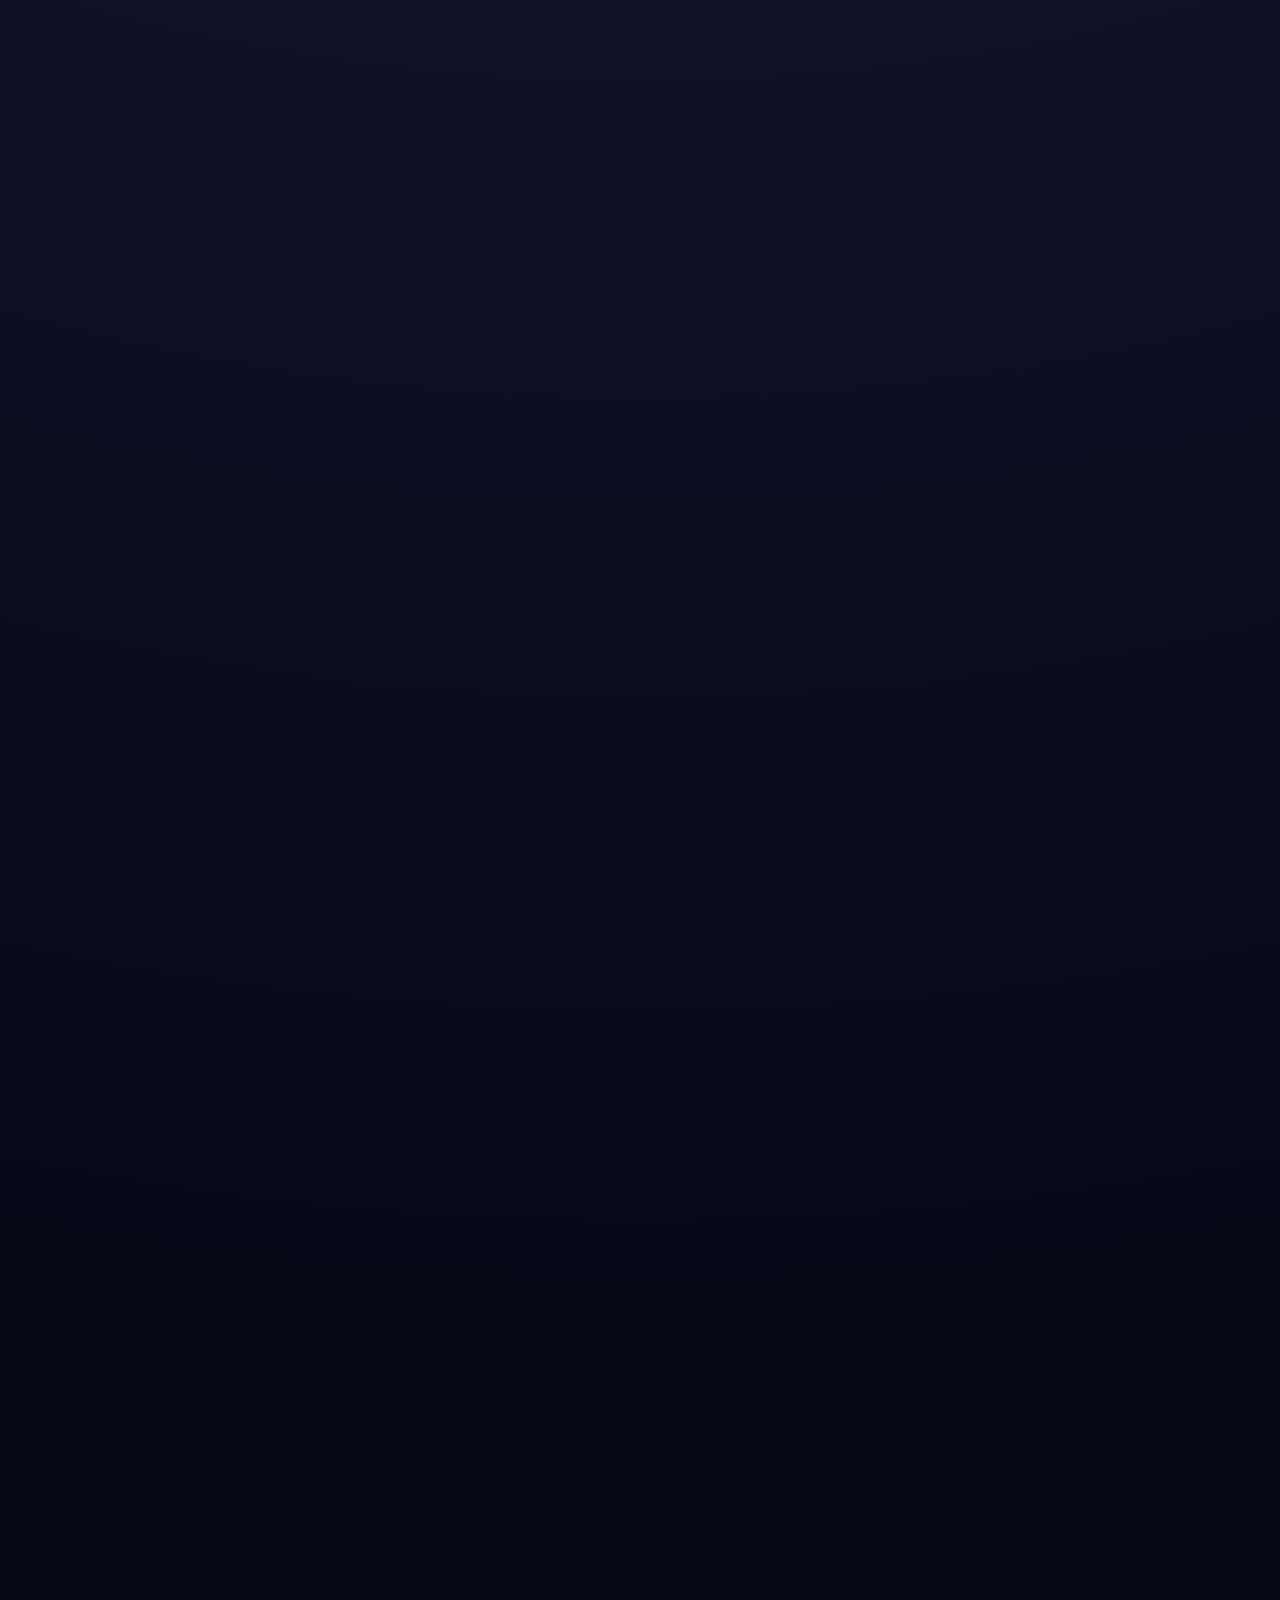
==== commit cb4d04c9: "Implement music control and toast notifications Added music control button and background music func" ====
--- a/index.html
+++ b/index.html
@@ -12,11 +12,150 @@
   >
 
   <link rel="stylesheet" href="style.css">
+
+  <style>
+    /* Small additions for music + controls */
+
+    #musicControl {
+      position: fixed;
+      right: 18px;
+      bottom: 18px;
+      z-index: 9999;
+
+      width: 48px;
+      height: 48px;
+
+      border: 1px solid rgba(255,255,255,.18);
+      border-radius: 50%;
+
+      background: rgba(20,20,30,.85);
+      color: white;
+
+      backdrop-filter: blur(10px);
+
+      cursor: pointer;
+
+      font-size: 20px;
+
+      box-shadow: 0 8px 30px rgba(0,0,0,.3);
+
+      transition: .25s;
+    }
+
+    #musicControl:hover {
+      transform: scale(1.08);
+    }
+
+    #toast {
+      position: fixed;
+      left: 50%;
+      bottom: 80px;
+
+      transform: translateX(-50%) translateY(20px);
+
+      background: rgba(20,20,30,.92);
+      color: white;
+
+      padding: 12px 18px;
+
+      border-radius: 14px;
+
+      font-size: 14px;
+
+      opacity: 0;
+      pointer-events: none;
+
+      transition: .3s;
+
+      z-index: 10000;
+
+      backdrop-filter: blur(12px);
+    }
+
+    #toast.show {
+      opacity: 1;
+      transform: translateX(-50%) translateY(0);
+    }
+
+    .music-note {
+      position: fixed;
+      pointer-events: none;
+      z-index: 9998;
+
+      font-size: 18px;
+
+      animation: musicFloat 3s ease-out forwards;
+    }
+
+    @keyframes musicFloat {
+      0% {
+        opacity: 0;
+        transform: translateY(20px) scale(.7);
+      }
+
+      20% {
+        opacity: 1;
+      }
+
+      100% {
+        opacity: 0;
+        transform: translateY(-100px) scale(1.2);
+      }
+    }
+
+    .celebrate-heart {
+      position: fixed;
+      pointer-events: none;
+      z-index: 9998;
+
+      font-size: 22px;
+
+      animation: heartFloat 3s ease-out forwards;
+    }
+
+    @keyframes heartFloat {
+      0% {
+        opacity: 0;
+        transform: translateY(0) scale(.5);
+      }
+
+      15% {
+        opacity: 1;
+      }
+
+      100% {
+        opacity: 0;
+        transform: translateY(-180px) rotate(25deg) scale(1.3);
+      }
+    }
+  </style>
 </head>
 
+
 <body>
 
+  <!-- =========================================
+       BACKGROUND MUSIC
+       ========================================= -->
+
+  <audio id="bgMusic" loop preload="auto">
+    <source src="birthday-song.mp3" type="audio/mpeg">
+  </audio>
+
+
+  <!-- MUSIC BUTTON -->
+
+  <button
+    id="musicControl"
+    aria-label="Music control"
+    title="Music"
+  >
+    🔇
+  </button>
+
+
   <!-- LOADING SCREEN -->
+
   <div id="loader">
 
     <div class="loader-moon">🌙</div>
@@ -35,6 +174,7 @@
 
 
   <!-- BACKGROUND -->
+
   <canvas id="stars"></canvas>
 
   <div class="glow glow-one"></div>
@@ -44,7 +184,9 @@
   <main>
 
 
-    <!-- HERO -->
+    <!-- =========================================
+         HERO
+         ========================================= -->
 
     <section class="hero">
 
@@ -85,6 +227,10 @@
       </p>
 
 
+      <!--
+        MUSIC STARTS WHEN THIS BUTTON IS PRESSED
+      -->
+
       <button id="openBtn" class="main-button">
 
         <span>
@@ -104,7 +250,9 @@
 
 
 
-    <!-- SECTION 01 -->
+    <!-- =========================================
+         SECTION 01
+         ========================================= -->
 
     <section class="section" id="wish">
 
@@ -182,7 +330,9 @@
 
 
 
-    <!-- SECTION 02 -->
+    <!-- =========================================
+         SECTION 02
+         ========================================= -->
 
     <section class="section" id="fun">
 
@@ -284,7 +434,9 @@
 
 
 
-    <!-- LETTER -->
+    <!-- =========================================
+         LETTER
+         ========================================= -->
 
     <section class="section" id="letter">
 
@@ -409,7 +561,9 @@
 
 
 
-    <!-- SECTION 04 -->
+    <!-- =========================================
+         SECTION 04
+         ========================================= -->
 
     <section class="section">
 
@@ -480,7 +634,9 @@
 
 
 
-    <!-- FINAL -->
+    <!-- =========================================
+         FINAL
+         ========================================= -->
 
     <section class="final section">
 
@@ -522,6 +678,8 @@
       </div>
 
 
+      <!-- MAGIC BUTTON -->
+
       <button id="celebrateBtn" class="main-button">
 
         Make A Little Magic
@@ -552,7 +710,348 @@
   <div id="toast"></div>
 
 
-  <script src="script.js"></script>
+
+  <!-- =========================================
+       JAVASCRIPT
+       ========================================= -->
+
+  <script>
+
+    /* =========================================
+       ELEMENTS
+       ========================================= */
+
+    const music = document.getElementById("bgMusic");
+    const musicControl = document.getElementById("musicControl");
+    const openBtn = document.getElementById("openBtn");
+    const duaBtn = document.getElementById("duaBtn");
+    const duaBox = document.getElementById("duaBox");
+    const celebrateBtn = document.getElementById("celebrateBtn");
+    const toast = document.getElementById("toast");
+    const loader = document.getElementById("loader");
+
+
+    let musicPlaying = false;
+
+
+    /* =========================================
+       LOADING SCREEN
+       ========================================= */
+
+    window.addEventListener("load", () => {
+
+      setTimeout(() => {
+
+        if(loader){
+          loader.style.opacity = "0";
+          loader.style.pointerEvents = "none";
+
+          setTimeout(() => {
+            loader.style.display = "none";
+          }, 700);
+        }
+
+      }, 1500);
+
+    });
+
+
+    /* =========================================
+       TOAST
+       ========================================= */
+
+    function showToast(message){
+
+      toast.textContent = message;
+
+      toast.classList.add("show");
+
+      setTimeout(() => {
+        toast.classList.remove("show");
+      }, 2200);
+
+    }
+
+
+    /* =========================================
+       START MUSIC
+       ========================================= */
+
+    async function startMusic(){
+
+      try {
+
+        music.volume = 0.45;
+
+        await music.play();
+
+        musicPlaying = true;
+
+        musicControl.textContent = "🔊";
+
+        showToast("Birthday music started 🎵🤍");
+
+        createMusicNotes();
+
+      } catch(error) {
+
+        console.log("Music could not start:", error);
+
+        showToast("Tap the music button 🎵");
+
+      }
+
+    }
+
+
+    /* =========================================
+       MUSIC CONTROL
+       ========================================= */
+
+    musicControl.addEventListener("click", async () => {
+
+      if(music.paused){
+
+        await startMusic();
+
+      } else {
+
+        music.pause();
+
+        musicPlaying = false;
+
+        musicControl.textContent = "🔇";
+
+        showToast("Music paused");
+
+      }
+
+    });
+
+
+    /* =========================================
+       OPEN SURPRISE
+       ========================================= */
+
+    openBtn.addEventListener("click", async () => {
+
+      /*
+        IMPORTANT:
+
+        Browser autoplay restrictions mean
+        music should start after a user click.
+
+        This button is that user interaction.
+      */
+
+      await startMusic();
+
+
+      /*
+        Scroll to first section
+      */
+
+      setTimeout(() => {
+
+        document
+          .getElementById("wish")
+          .scrollIntoView({
+            behavior: "smooth"
+          });
+
+      }, 300);
+
+
+      openBtn.innerHTML = `
+        <span>Surprise Opened 🤍</span>
+        <b>✓</b>
+      `;
+
+    });
+
+
+    /* =========================================
+       DUA BUTTON
+       ========================================= */
+
+    duaBtn.addEventListener("click", () => {
+
+      if(
+        duaBox.style.display === "block"
+      ){
+
+        duaBox.style.display = "none";
+
+        duaBtn.textContent =
+          "Dil se ek dua 🤲";
+
+      } else {
+
+        duaBox.style.display = "block";
+
+        duaBtn.textContent =
+          "Ameen 🤲🤍";
+
+        duaBox.scrollIntoView({
+          behavior: "smooth",
+          block: "center"
+        });
+
+      }
+
+    });
+
+
+    /* =========================================
+       MAGIC / CELEBRATION
+       ========================================= */
+
+    celebrateBtn.addEventListener("click", () => {
+
+      /*
+        Make sure music is playing
+      */
+
+      if(music.paused){
+        startMusic();
+      }
+
+
+      /*
+        Create hearts
+      */
+
+      for(let i = 0; i < 25; i++){
+
+        setTimeout(() => {
+
+          createHeart();
+
+        }, i * 100);
+
+      }
+
+
+      showToast(
+        "Ameen 🤲 Happy Birthday Zainab 🤍"
+      );
+
+    });
+
+
+    /* =========================================
+       FLOATING MUSIC NOTES
+       ========================================= */
+
+    function createMusicNotes(){
+
+      const notes = ["♪","♫","♩","🎵"];
+
+      for(let i = 0; i < 8; i++){
+
+        setTimeout(() => {
+
+          const note =
+            document.createElement("div");
+
+          note.className = "music-note";
+
+          note.textContent =
+            notes[
+              Math.floor(
+                Math.random() * notes.length
+              )
+            ];
+
+          note.style.left =
+            Math.random() * 90 + "%";
+
+          note.style.bottom =
+            Math.random() * 20 + 10 + "px";
+
+          document.body.appendChild(note);
+
+
+          setTimeout(() => {
+            note.remove();
+          }, 3000);
+
+        }, i * 350);
+
+      }
+
+    }
+
+
+    /* =========================================
+       FLOATING HEART
+       ========================================= */
+
+    function createHeart(){
+
+      const heart =
+        document.createElement("div");
+
+      heart.className =
+        "celebrate-heart";
+
+      const hearts = [
+        "🤍",
+        "❤️",
+        "🌸",
+        "✨",
+        "🥹"
+      ];
+
+      heart.textContent =
+        hearts[
+          Math.floor(
+            Math.random() * hearts.length
+          )
+        ];
+
+
+      heart.style.left =
+        Math.random() * 95 + "%";
+
+      heart.style.bottom =
+        "30px";
+
+
+      document.body.appendChild(heart);
+
+
+      setTimeout(() => {
+        heart.remove();
+      }, 3000);
+
+    }
+
+
+    /* =========================================
+       SMALL KEYBOARD SHORTCUT
+       ========================================= */
+
+    document.addEventListener(
+      "keydown",
+      (event) => {
+
+        /*
+          Press M to toggle music
+        */
+
+        if(
+          event.key.toLowerCase() === "m"
+        ){
+
+          musicControl.click();
+
+        }
+
+      }
+    );
+
+  </script>
 
 </body>
 </html>
--- a/style.css
+++ b/style.css
@@ -1,605 +1,1368 @@
-/* style.css */
-
-@import url('https://fonts.googleapis.com/css2?family=DM+Mono:wght@400;500&family=Playfair+Display:ital,wght@0,500;0,600;1,500;1,600&display=swap');
+@import url('https://fonts.googleapis.com/css2?family=DM+Sans:wght@400;500;700&family=Playfair+Display:wght@600;700&display=swap');
+
 
 :root{
-  --bg:#05050b;
-  --white:#f5f1fa;
-  --muted:#91899c;
-  --purple:#c9a7ff;
-  --blue:#8fb7ff;
-}
+
+  --background:#070816;
+  --white:#faf8ff;
+  --muted:#aaa8bd;
+
+  --purple:#ad91ff;
+  --pink:#ff9fd0;
+
+  --gold:#f5dda0;
+
+  --border:rgba(255,255,255,.13);
+
+}
+
 
 *{
+
   box-sizing:border-box;
-}
+
+}
+
 
 html{
+
   scroll-behavior:smooth;
-}
+
+}
+
 
 body{
+
   margin:0;
+
   min-height:100vh;
+
   overflow-x:hidden;
+
   color:var(--white);
-  background:
+
+  font-family:
+  "DM Sans",
+  Arial,
+  sans-serif;
+
+  background:
+
     radial-gradient(
-      circle at 50% 15%,
-      rgba(128,76,205,.18),
-      transparent 34%
+      circle at 50% -10%,
+      #302c68 0%,
+      #12142f 35%,
+      var(--background) 75%
+    );
+
+}
+
+
+body::before{
+
+  content:"";
+
+  position:fixed;
+
+  inset:0;
+
+  pointer-events:none;
+
+  z-index:1;
+
+  opacity:.3;
+
+  background:
+
+    linear-gradient(
+      rgba(255,255,255,.018) 1px,
+      transparent 1px
     ),
-    radial-gradient(
-      circle at 85% 65%,
-      rgba(67,92,190,.09),
-      transparent 32%
-    ),
-    var(--bg);
-  font-family:Georgia,serif;
-}
-
-body::before{
-  content:"";
-  position:fixed;
-  inset:0;
-  z-index:10;
-  pointer-events:none;
-  opacity:.2;
-  background:
-    linear-gradient(
-      rgba(255,255,255,.02) 50%,
-      transparent 50%
-    );
-  background-size:100% 4px;
-}
-
-#space{
-  position:fixed;
-  inset:0;
-  width:100%;
-  height:100%;
-  z-index:0;
-  pointer-events:none;
-}
-
-#loader{
-  position:fixed;
-  inset:0;
-  z-index:100;
-  display:flex;
-  align-items:center;
-  justify-content:center;
-  flex-direction:column;
-  background:#05050b;
-  transition:
-    opacity .8s ease,
-    visibility .8s ease;
-}
-
-#loader.done{
-  opacity:0;
-  visibility:hidden;
-}
-
-#loader span{
-  margin-top:30px;
-  color:#777080;
-  font:
-    9px DM Mono,
-    monospace;
-  letter-spacing:.2em;
-}
-
-.loader-ring{
-  width:48px;
-  height:48px;
-  border-radius:50%;
-  border:1px solid rgba(255,255,255,.12);
-  border-top-color:#d8c5ff;
-  animation:spin 1s linear infinite;
-  box-shadow:
-    0 0 35px rgba(181,132,255,.3);
-}
-
-@keyframes spin{
-  to{
-    transform:rotate(360deg);
-  }
-}
-
-main{
-  position:relative;
-  z-index:2;
-}
-
-.hero{
-  min-height:100vh;
-  padding:
-    13vh
-    16px
-    10vh;
-
-  display:flex;
-  align-items:center;
-  flex-direction:column;
-  text-align:center;
-}
-
-.eyebrow,
-.section-label{
-  color:#9d95aa;
-  font:
-    9px DM Mono,
-    monospace;
-  letter-spacing:.34em;
-  text-transform:uppercase;
-}
-
-h1{
-  margin:
-    28px
-    0
-    13px;
-
-  font-size:
-    clamp(
-      42px,
-      9vw,
-      86px
-    );
-
-  line-height:.93;
-  font-weight:500;
-  letter-spacing:-.055em;
-}
-
-h1 em{
-  color:#aaa3b1;
-  font-weight:500;
-}
-
-.sub{
-  margin:0 0 35px;
-  color:#777181;
-  font:
-    10px/1.7 DM Mono,
-    monospace;
-}
-
-.portrait-shell{
-  position:relative;
-
-  width:min(
-    94vw,
-    650px
-  );
-
-  aspect-ratio:16/10;
-
-  overflow:hidden;
-
-  border:
-    1px solid
-    rgba(255,255,255,.11);
-
-  border-radius:28px;
-
-  background:
-    radial-gradient(
-      circle at center,
-      #161022,
-      #030308 70%
-    );
-
-  box-shadow:
-    0 35px 100px rgba(0,0,0,.75),
-    0 0 90px rgba(130,70,210,.15),
-    inset 0 0 80px rgba(255,255,255,.025);
-
-  cursor:pointer;
-
-  transform:
-    perspective(900px)
-    translateZ(0);
-
-  transition:
-    transform .35s ease;
-}
-
-.portrait-shell:hover{
-  transform:
-    perspective(900px)
-    translateY(-4px)
-    scale(1.008);
-}
-
-#portrait{
-  position:absolute;
-  inset:0;
-  width:100%;
-  height:100%;
-}
-
-.scanline{
-  position:absolute;
-  left:0;
-  right:0;
-  top:-20%;
-  height:20%;
-
-  background:
-    linear-gradient(
-      transparent,
-      rgba(220,198,255,.13),
-      transparent
-    );
-
-  filter:blur(4px);
-
-  pointer-events:none;
-
-  animation:
-    scan 5s ease-in-out infinite;
-}
-
-@keyframes scan{
-  0%,100%{
-    transform:translateY(-30%);
-  }
-
-  50%{
-    transform:translateY(650%);
-  }
-}
-
-.light-sweep{
-  position:absolute;
-  top:-50%;
-  left:-100%;
-  width:45%;
-  height:200%;
-
-  background:
+
     linear-gradient(
       90deg,
-      transparent,
-      rgba(255,255,255,.09),
-      transparent
+      rgba(255,255,255,.018) 1px,
+      transparent 1px
     );
 
-  transform:rotate(18deg);
-
-  animation:
-    sweep 7s ease-in-out infinite;
+  background-size:
+  48px 48px;
+
+}
+
+
+#stars{
+
+  position:fixed;
+
+  inset:0;
+
+  width:100%;
+
+  height:100%;
+
+  z-index:0;
 
   pointer-events:none;
-}
-
-@keyframes sweep{
-  0%,35%{
-    left:-100%;
-  }
-
-  70%,100%{
-    left:150%;
-  }
-}
-
-.name-chip{
-  position:absolute;
-  left:50%;
-  bottom:17px;
-
-  transform:translateX(-50%);
-
-  padding:
-    8px
-    15px;
-
-  border:
-    1px solid
-    rgba(255,255,255,.15);
-
-  border-radius:999px;
-
-  background:
-    rgba(4,4,10,.68);
-
-  backdrop-filter:blur(12px);
-
-  color:#ddd6e8;
-
-  font:
-    9px DM Mono,
-    monospace;
-
-  letter-spacing:.25em;
-
-  white-space:nowrap;
-}
-
-.touch-hint{
-  position:absolute;
-  bottom:-27px;
-  left:0;
-  right:0;
-
-  color:#696372;
-
-  font:
-    8px DM Mono,
-    monospace;
-
-  letter-spacing:.18em;
-}
-
-#replay{
-  margin-top:48px;
-
-  padding:
-    11px
-    17px;
-
-  border:
-    1px solid
-    rgba(255,255,255,.14);
-
-  border-radius:999px;
-
-  background:transparent;
-
-  color:#bdb4c8;
-
-  font:
-    9px DM Mono,
-    monospace;
-
-  letter-spacing:.15em;
-
-  cursor:pointer;
-
-  transition:.3s;
-}
-
-#replay:hover{
-  color:#fff;
-  border-color:rgba(205,174,255,.55);
-  box-shadow:
-    0 0 25px
-    rgba(180,130,255,.15);
-}
-
-.messages{
-  width:min(94vw,920px);
-  margin:auto;
-  padding:
-    7vh
-    0
-    15vh;
-}
-
-.section-label{
-  margin:
-    0
-    0
-    22px
-    4px;
-}
-
-.card{
-  position:relative;
-
-  margin:
-    18px
-    0;
-
-  padding:
-    28px;
+
+}
+
+
+.glow{
+
+  position:fixed;
+
+  width:450px;
+
+  height:450px;
+
+  border-radius:50%;
+
+  filter:blur(110px);
+
+  opacity:.13;
+
+  pointer-events:none;
+
+}
+
+
+.glow-one{
+
+  background:#9c73ff;
+
+  left:-240px;
+
+  top:-170px;
+
+}
+
+
+.glow-two{
+
+  background:#ff5bb5;
+
+  right:-250px;
+
+  top:40%;
+
+}
+
+
+/* LOADER */
+
+
+#loader{
+
+  position:fixed;
+
+  inset:0;
+
+  background:#070816;
+
+  z-index:100;
+
+  display:flex;
+
+  flex-direction:column;
+
+  justify-content:center;
+
+  align-items:center;
+
+  gap:12px;
+
+  transition:.8s;
+
+}
+
+
+#loader.hide{
+
+  opacity:0;
+
+  visibility:hidden;
+
+}
+
+
+.loader-moon{
+
+  font-size:70px;
+
+  animation:float 2s infinite;
+
+}
+
+
+#loader h3{
+
+  margin:0;
+
+  font-size:14px;
+
+}
+
+
+#loader p{
+
+  color:#77758a;
+
+  font-size:11px;
+
+}
+
+
+.loading{
+
+  width:190px;
+
+  height:3px;
+
+  background:#25273b;
+
+  border-radius:20px;
 
   overflow:hidden;
 
-  border:
-    1px solid
-    rgba(255,255,255,.11);
-
-  border-radius:24px;
-
-  background:
-    linear-gradient(
-      120deg,
-      rgba(255,255,255,.055),
-      rgba(255,255,255,.018)
-    );
-
-  box-shadow:
-    0 25px 70px
-    rgba(0,0,0,.3);
-
-  transition:
-    transform .5s ease,
-    border-color .5s ease;
-}
-
-.card:hover{
-  transform:translateY(-5px);
-  border-color:
-    rgba(200,170,255,.25);
-}
-
-.card::after{
-  content:"";
-
-  position:absolute;
-  top:0;
-  left:-50%;
-
-  width:30%;
+}
+
+
+.loading span{
+
+  display:block;
+
+  width:0;
+
   height:100%;
 
   background:
+
     linear-gradient(
       90deg,
-      transparent,
-      rgba(255,255,255,.09),
-      transparent
+      var(--purple),
+      var(--pink)
     );
 
-  transform:skewX(-18deg);
-
-  transition:1s;
-}
-
-.card:hover::after{
-  left:125%;
-}
-
-.num{
-  color:#686272;
-
-  font:
-    8px DM Mono,
-    monospace;
-
-  letter-spacing:.2em;
-}
-
-.card h2{
+  animation:
+  loading 1.7s forwards;
+
+}
+
+
+/* MAIN */
+
+
+main{
+
+  position:relative;
+
+  z-index:2;
+
+  width:100%;
+
+  max-width:680px;
+
+  margin:auto;
+
+  padding:
+  18px
+  18px
+  100px;
+
+}
+
+
+/* HERO */
+
+
+.hero{
+
+  min-height:94vh;
+
+  display:flex;
+
+  flex-direction:column;
+
+  justify-content:center;
+
+  align-items:center;
+
+  text-align:center;
+
+}
+
+
+.moon-area{
+
+  position:relative;
+
+  width:150px;
+
+  height:135px;
+
+  display:grid;
+
+  place-items:center;
+
+  margin-bottom:8px;
+
+}
+
+
+.moon{
+
+  font-size:82px;
+
+  filter:
+  drop-shadow(
+    0 0 30px
+    rgba(255,220,145,.4)
+  );
+
+  animation:
+  float 3.2s ease-in-out infinite;
+
+}
+
+
+.moon-ring{
+
+  position:absolute;
+
+  width:115px;
+
+  height:115px;
+
+  border:
+
+    1px solid
+    rgba(255,230,165,.18);
+
+  border-radius:50%;
+
+  box-shadow:
+  0 0 65px
+  rgba(255,220,145,.08);
+
+}
+
+
+.orbit-star{
+
+  position:absolute;
+
+  color:#f7dfa4;
+
+}
+
+
+.star-one{
+
+  animation:
+  orbit 7s linear infinite;
+
+}
+
+
+.star-two{
+
+  animation:
+  orbitReverse 10s linear infinite;
+
+}
+
+
+.bismillah{
+
+  color:#d6d2df;
+
+  font-size:12px;
+
+  letter-spacing:2px;
+
+  text-transform:uppercase;
+
+}
+
+
+.small-title{
+
+  color:#77758b;
+
+  font-size:11px;
+
   margin:
-    14px
-    0
-    10px;
+  13px 0
+  5px;
+
+}
+
+
+h1,
+h2{
+
+  font-family:
+  "Playfair Display",
+  Georgia,
+  serif;
+
+}
+
+
+h1{
 
   font-size:
-    clamp(
-      22px,
-      4vw,
-      30px
+  clamp(43px,11vw,74px);
+
+  line-height:1.02;
+
+  margin:
+  12px 0;
+
+}
+
+
+h1 span,
+h2 span{
+
+  background:
+
+    linear-gradient(
+      100deg,
+      #fff,
+      #d8c6ff,
+      #ffb6d9
     );
 
-  font-weight:500;
-}
-
-.card p{
+  -webkit-background-clip:text;
+
+  color:transparent;
+
+}
+
+
+.hero-text{
+
+  color:var(--muted);
+
+  font-size:16px;
+
+  margin:
+  12px 0
+  27px;
+
+}
+
+
+.main-button,
+.gold-button{
+
+  border:
+
+    1px solid
+    rgba(255,255,255,.2);
+
+  border-radius:999px;
+
+  padding:
+  15px
+  24px;
+
+  font-weight:700;
+
+  font-size:14px;
+
+  cursor:pointer;
+
+  color:#161321;
+
+  background:
+
+    linear-gradient(
+      135deg,
+      #fff,
+      #ded1ff
+    );
+
+  box-shadow:
+
+    0 18px 55px
+    rgba(145,113,255,.2);
+
+  transition:
+  transform .25s,
+  box-shadow .25s;
+
+}
+
+
+.main-button:hover,
+.gold-button:hover{
+
+  transform:
+  translateY(-4px);
+
+  box-shadow:
+
+    0 25px 70px
+    rgba(145,113,255,.3);
+
+}
+
+
+.main-button b{
+
+  margin-left:10px;
+
+}
+
+
+.scroll-hint{
+
+  color:#68667a;
+
+  font-size:10px;
+
+  margin-top:17px;
+
+}
+
+
+/* SECTIONS */
+
+
+.section{
+
+  margin-top:115px;
+
+  opacity:0;
+
+  transform:
+  translateY(42px);
+
+  transition:
+  opacity 1s,
+  transform 1s;
+
+}
+
+
+.section.visible{
+
+  opacity:1;
+
+  transform:none;
+
+}
+
+
+.section-number{
+
+  color:#77758a;
+
+  font-size:10px;
+
+  letter-spacing:2.2px;
+
+  margin-bottom:11px;
+
+}
+
+
+section h2{
+
+  font-size:42px;
+
+  line-height:1.12;
+
+  margin:
+  0 0
+  23px;
+
+}
+
+
+/* GLASS CARD */
+
+
+.glass-card{
+
+  position:relative;
+
+  overflow:hidden;
+
+  padding:28px;
+
+  border:
+
+    1px solid
+    var(--border);
+
+  border-radius:30px;
+
+  background:
+
+    linear-gradient(
+      145deg,
+      rgba(255,255,255,.085),
+      rgba(255,255,255,.032)
+    );
+
+  backdrop-filter:blur(20px);
+
+  box-shadow:
+
+    0 30px 90px
+    rgba(0,0,0,.27);
+
+}
+
+
+.card-light{
+
+  position:absolute;
+
+  width:180px;
+
+  height:180px;
+
+  right:-80px;
+
+  top:-80px;
+
+  border-radius:50%;
+
+  background:#a98bff;
+
+  filter:blur(55px);
+
+  opacity:.14;
+
+}
+
+
+.glass-card p,
+.letter p{
+
+  color:#d7d3df;
+
+  font-size:16px;
+
+  line-height:1.85;
+
   margin:0;
-  max-width:800px;
-
-  color:#a39ba9;
-
-  font:
-    12px/2 DM Mono,
-    monospace;
-}
-
-.reveal{
+
+}
+
+
+.gold-button{
+
+  margin-top:18px;
+
+  background:
+
+    linear-gradient(
+      135deg,
+      var(--gold),
+      #fff
+    );
+
+}
+
+
+/* DUA */
+
+
+.dua-box{
+
+  max-height:0;
+
   opacity:0;
-  transform:translateY(40px);
+
+  overflow:hidden;
+
+  margin-top:15px;
+
+  padding:
+  0 22px;
+
+  border-radius:24px;
+
+  border:
+
+    1px solid
+    rgba(245,221,160,.18);
+
+  background:
+
+    rgba(245,221,160,.055);
 
   transition:
-    opacity .9s ease,
-    transform .9s cubic-bezier(.2,.8,.2,1);
-}
-
-.reveal.show{
+
+    max-height .8s,
+    opacity .6s,
+    padding .6s;
+
+}
+
+
+.dua-box.open{
+
+  max-height:350px;
+
   opacity:1;
-  transform:none;
-}
-
-.final-note{
-  margin-top:80px;
+
+  padding:22px;
+
+}
+
+
+.dua-icon{
+
+  font-size:28px;
+
+  margin-bottom:7px;
+
+}
+
+
+.dua-box strong{
+
+  color:var(--gold);
+
+  font-size:14px;
+
+}
+
+
+/* FUN CARDS */
+
+
+.cards{
+
+  display:grid;
+
+  grid-template-columns:
+  1fr
+  1fr;
+
+  gap:13px;
+
+}
+
+
+.fun-card{
+
+  padding:21px;
+
+  min-height:175px;
+
+  border:
+
+    1px solid
+    var(--border);
+
+  border-radius:25px;
+
+  background:
+
+    rgba(255,255,255,.05);
+
+  transition:.3s;
+
+}
+
+
+.fun-card:hover{
+
+  transform:
+  translateY(-8px)
+  rotate(-.7deg);
+
+  border-color:
+  rgba(255,255,255,.25);
+
+}
+
+
+.fun-card.large{
+
+  grid-row:span 2;
+
+  min-height:363px;
+
+  background:
+
+    linear-gradient(
+      145deg,
+      rgba(169,139,255,.12),
+      rgba(255,255,255,.04)
+    );
+
+}
+
+
+.fun-card.wide{
+
+  grid-column:span 2;
+
+  min-height:140px;
+
+}
+
+
+.emoji{
+
+  font-size:30px;
+
+}
+
+
+.fun-card h3{
+
+  font-size:15px;
+
+  margin:
+  14px 0
+  7px;
+
+}
+
+
+.fun-card p{
+
+  color:var(--muted);
+
+  font-size:13px;
+
+  line-height:1.65;
+
+  margin:0;
+
+}
+
+
+/* LETTER */
+
+
+.letter{
+
+  position:relative;
+
+  overflow:hidden;
+
+  padding:
+  32px
+  25px;
+
+  border:
+
+    1px solid
+    var(--border);
+
+  border-radius:30px;
+
+  background:
+
+    linear-gradient(
+      145deg,
+      rgba(255,255,255,.085),
+      rgba(255,255,255,.032)
+    );
+
+  backdrop-filter:blur(20px);
+
+  box-shadow:
+  0 30px 90px
+  rgba(0,0,0,.27);
+
+}
+
+
+.letter-glow{
+
+  position:absolute;
+
+  width:230px;
+
+  height:230px;
+
+  right:-130px;
+
+  top:-130px;
+
+  border-radius:50%;
+
+  background:#ff72b8;
+
+  filter:blur(80px);
+
+  opacity:.1;
+
+}
+
+
+.stamp{
+
+  position:absolute;
+
+  right:20px;
+
+  top:20px;
+
+  padding:8px 7px;
+
+  border:
+
+    1px solid
+    rgba(255,255,255,.18);
+
+  border-radius:8px;
+
+  color:#aaa5ba;
+
+  font-size:8px;
+
+  letter-spacing:2px;
+
+  text-align:center;
+
+  transform:rotate(7deg);
+
+}
+
+
+.letter-icon{
+
+  font-size:36px;
+
+}
+
+
+.letter h2{
+
+  font-size:38px;
+
+}
+
+
+.quote{
 
   display:flex;
+
+  gap:10px;
+
+  padding:20px;
+
+  margin:
+  24px 0;
+
+  border-radius:21px;
+
+  background:
+  rgba(169,139,255,.07);
+
+  border:
+  1px solid
+  rgba(169,139,255,.15);
+
+}
+
+
+.quote span{
+
+  color:#bca5ff;
+
+  font-family:Georgia,serif;
+
+  font-size:45px;
+
+  line-height:.7;
+
+}
+
+
+.quote p{
+
+  margin:0!important;
+
+}
+
+
+.funny{
+
+  color:#e8cfe0!important;
+
+}
+
+
+.signature{
+
+  text-align:right;
+
+  margin-top:30px;
+
+  color:#9996a9;
+
+  font-size:12px;
+
+  line-height:1.8;
+
+}
+
+
+.signature b{
+
+  color:#e4dfeb;
+
+}
+
+
+/* SECRET */
+
+
+.secret-card{
+
+  padding:24px;
+
+  border:
+
+    1px solid
+    var(--border);
+
+  border-radius:30px;
+
+  background:
+
+    rgba(255,255,255,.045);
+
+}
+
+
+.secret-row{
+
+  display:flex;
+
   align-items:center;
-  justify-content:center;
-  gap:18px;
-
-  color:#8f8896;
-
-  font:
-    10px DM Mono,
-    monospace;
-
-  letter-spacing:.08em;
-}
-
-.final-note span{
-  color:#c5a5ff;
-}
+
+  gap:12px;
+
+}
+
+
+.number{
+
+  flex-shrink:0;
+
+  width:30px;
+
+  height:30px;
+
+  display:grid;
+
+  place-items:center;
+
+  border-radius:50%;
+
+  background:
+  rgba(255,255,255,.08);
+
+  color:#d9d4e5;
+
+  font-size:10px;
+
+}
+
+
+.secret-row p{
+
+  color:#d7d3df;
+
+  font-size:14px;
+
+  line-height:1.6;
+
+}
+
+
+.line{
+
+  height:1px;
+
+  background:
+  var(--border);
+
+  margin:
+  18px 0;
+
+}
+
+
+/* FINAL */
+
+
+.final{
+
+  text-align:center;
+
+  margin-top:125px;
+
+  padding:
+  35px 0
+  10px;
+
+}
+
+
+.final-stars{
+
+  color:#d8c8ff;
+
+  font-size:16px;
+
+  letter-spacing:8px;
+
+}
+
+
+.final-moon{
+
+  font-size:50px;
+
+  margin:10px;
+
+  animation:
+  float 3s ease-in-out infinite;
+
+}
+
+
+.final h2{
+
+  font-size:44px;
+
+}
+
+
+.final > p{
+
+  color:var(--muted);
+
+  font-size:15px;
+
+  line-height:1.85;
+
+}
+
+
+.ameen{
+
+  color:var(--gold);
+
+  font-family:
+  "Playfair Display",
+  Georgia,
+  serif;
+
+  font-size:34px;
+
+  margin:24px;
+
+}
+
+
+footer{
+
+  color:#666477;
+
+  font-size:10px;
+
+  margin-top:35px;
+
+}
+
+
+/* TOAST */
+
 
 #toast{
+
   position:fixed;
+
   left:50%;
-  bottom:25px;
-  z-index:30;
+
+  bottom:24px;
+
+  z-index:60;
+
+  opacity:0;
+
+  transform:
+  translate(-50%,20px);
+
+  background:#fff;
+
+  color:#151323;
 
   padding:
-    10px
-    15px;
-
-  border:
-    1px solid
-    rgba(255,255,255,.13);
+  12px
+  18px;
 
   border-radius:999px;
 
-  background:
-    rgba(5,5,12,.85);
-
-  backdrop-filter:blur(14px);
-
-  color:#d9d2df;
-
-  font:
-    9px DM Mono,
-    monospace;
+  font-size:12px;
+
+  transition:.4s;
+
+}
+
+
+#toast.show{
+
+  opacity:1;
 
   transform:
-    translate(-50%,20px);
-
-  opacity:0;
-
-  transition:.35s;
+  translate(-50%,0);
+
+}
+
+
+/* PARTICLE */
+
+
+.spark{
+
+  position:fixed;
+
+  z-index:55;
 
   pointer-events:none;
-}
-
-#toast.show{
-  opacity:1;
-  transform:
-    translate(-50%,0);
-}
-
-@media(max-width:600px){
-
-  .hero{
-    padding-top:12vh;
+
+  animation:
+  spark 1.5s
+  ease-out
+  forwards;
+
+}
+
+
+/* ANIMATIONS */
+
+
+@keyframes loading{
+
+  to{
+    width:100%;
   }
 
-  h1{
-    font-size:43px;
+}
+
+
+@keyframes float{
+
+  50%{
+    transform:translateY(-10px);
   }
 
-  .portrait-shell{
-    width:94vw;
-    border-radius:22px;
+}
+
+
+@keyframes orbit{
+
+  to{
+    transform:
+    rotate(360deg)
+    translateX(60px)
+    rotate(-360deg);
   }
 
-  .card{
-    padding:23px 20px;
+}
+
+
+@keyframes orbitReverse{
+
+  to{
+    transform:
+    rotate(-360deg)
+    translateX(48px)
+    rotate(360deg);
   }
 
-  .card p{
-    font-size:10px;
-    line-height:1.9;
+}
+
+
+@keyframes spark{
+
+  to{
+
+    transform:
+    translate(var(--x),var(--y))
+    rotate(400deg)
+    scale(.2);
+
+    opacity:0;
+
   }
-}
-
-@media(prefers-reduced-motion:reduce){
-
-  *,
-  *::before,
-  *::after{
-    animation:none!important;
-    transition:none!important;
+
+}
+
+
+/* MOBILE */
+
+
+@media(max-width:500px){
+
+  main{
+
+    padding-left:14px;
+    padding-right:14px;
+
   }
 
-                    }
+
+  .cards{
+
+    grid-template-columns:1fr;
+
+  }
+
+
+  .fun-card.large,
+  .fun-card.wide{
+
+    grid-column:auto;
+
+    grid-row:auto;
+
+    min-height:150px;
+
+  }
+
+
+  section h2{
+
+    font-size:35px;
+
+  }
+
+
+  .letter{
+
+    padding:
+    27px
+    19px;
+
+  }
+
+
+  #toast{
+
+    width:
+    calc(100% - 35px);
+
+    text-align:center;
+
+  }
+
+  }
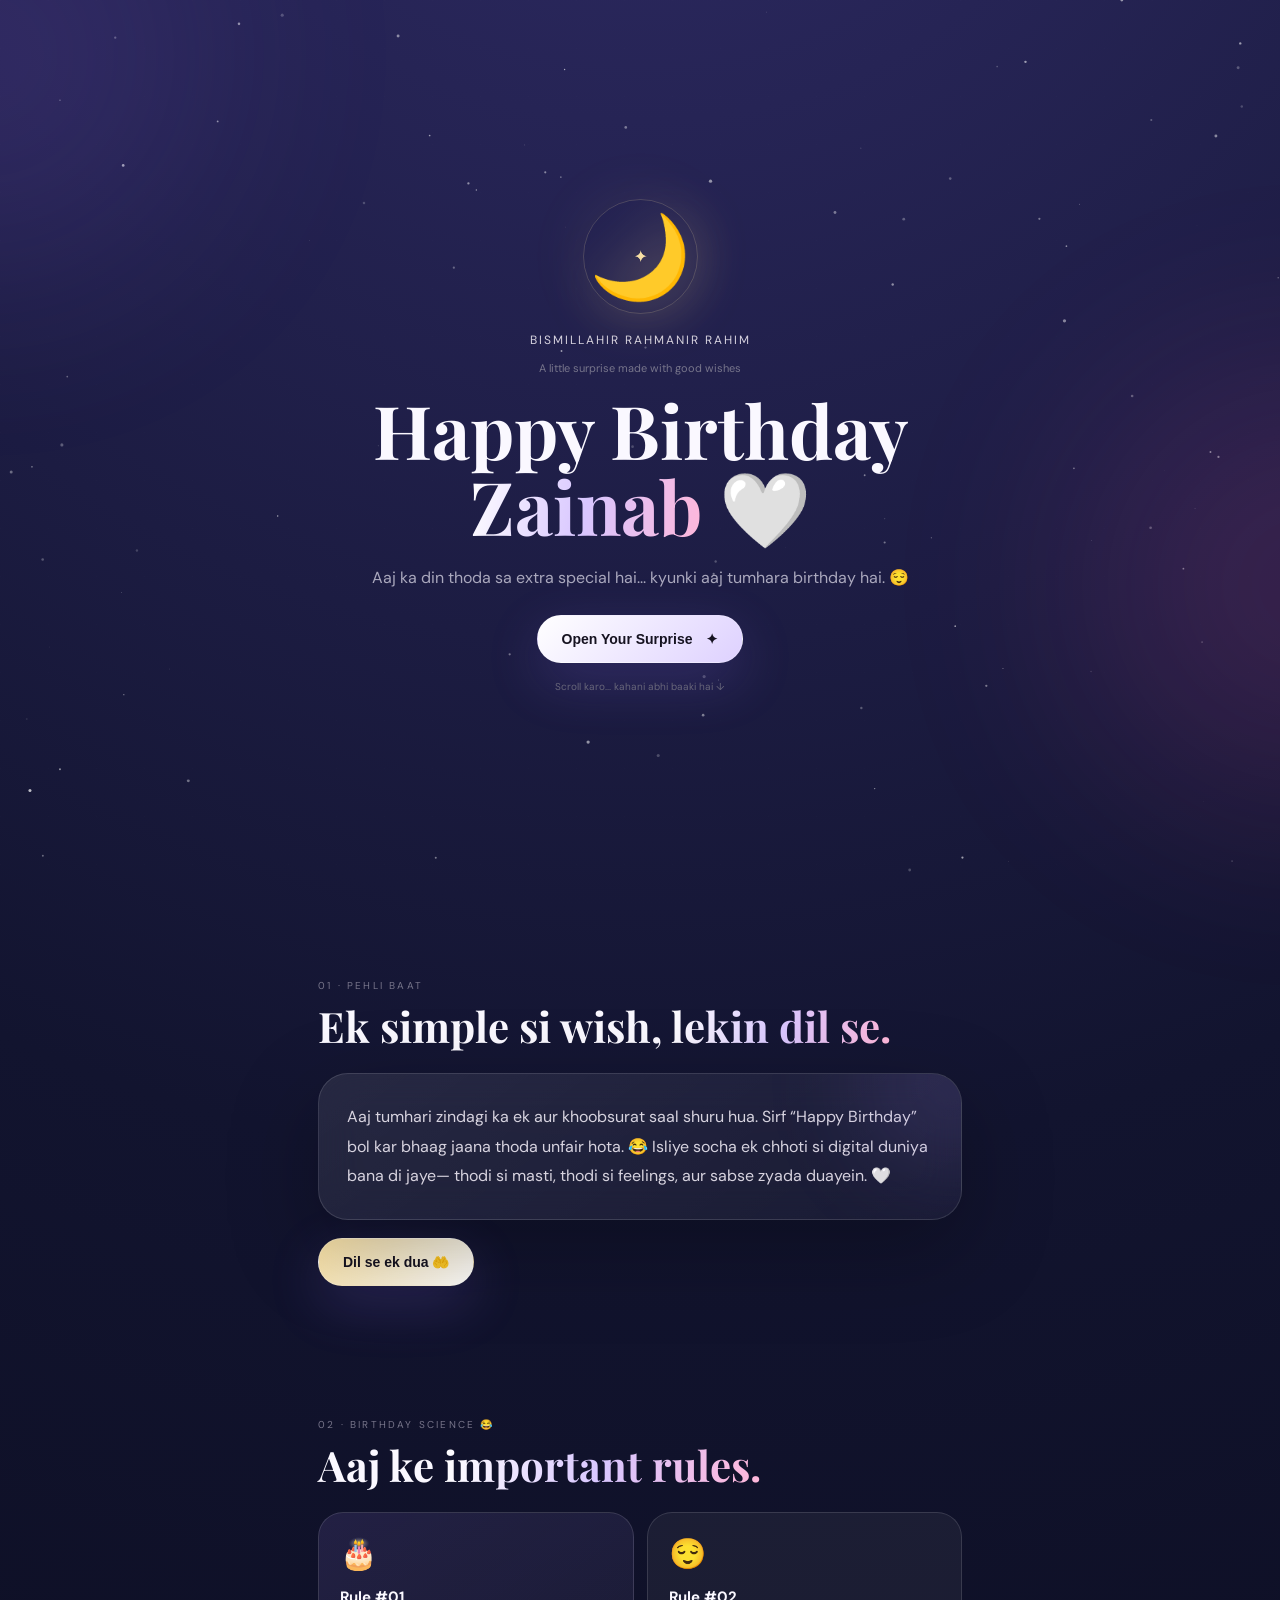
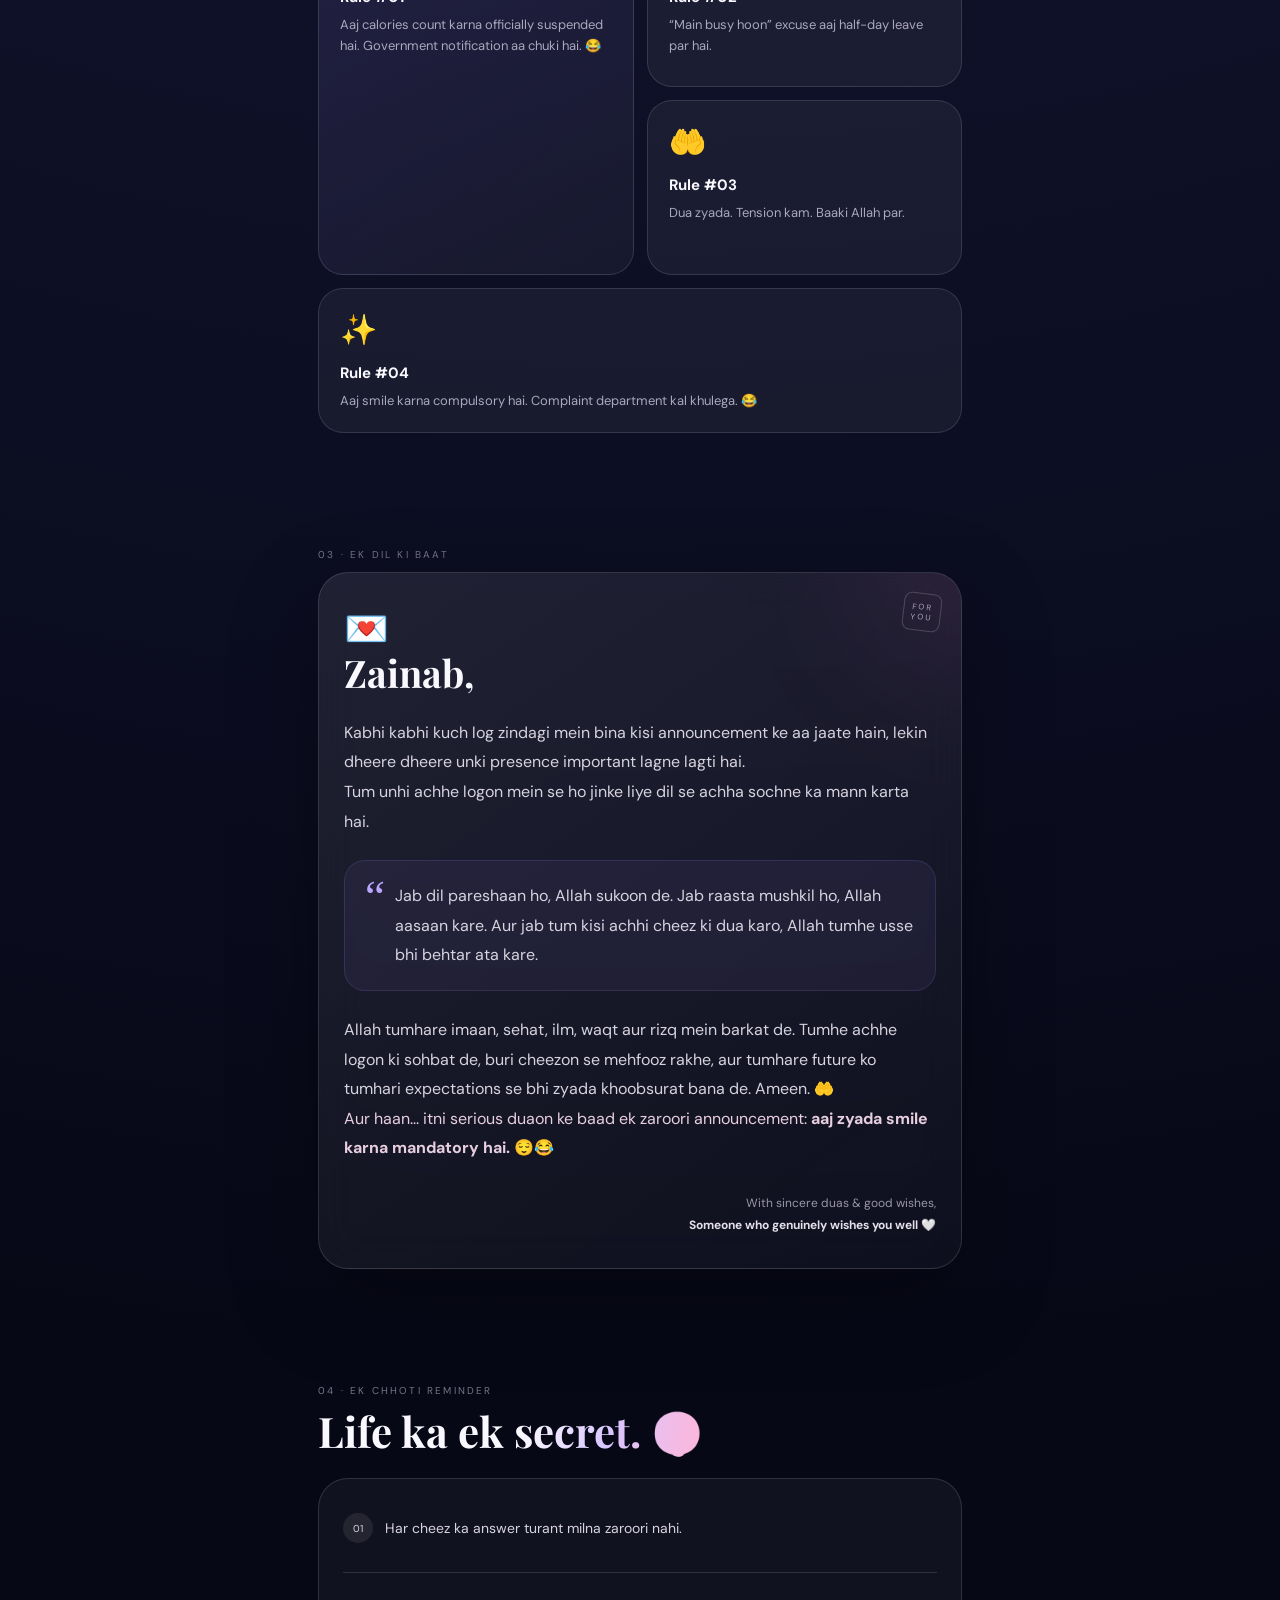
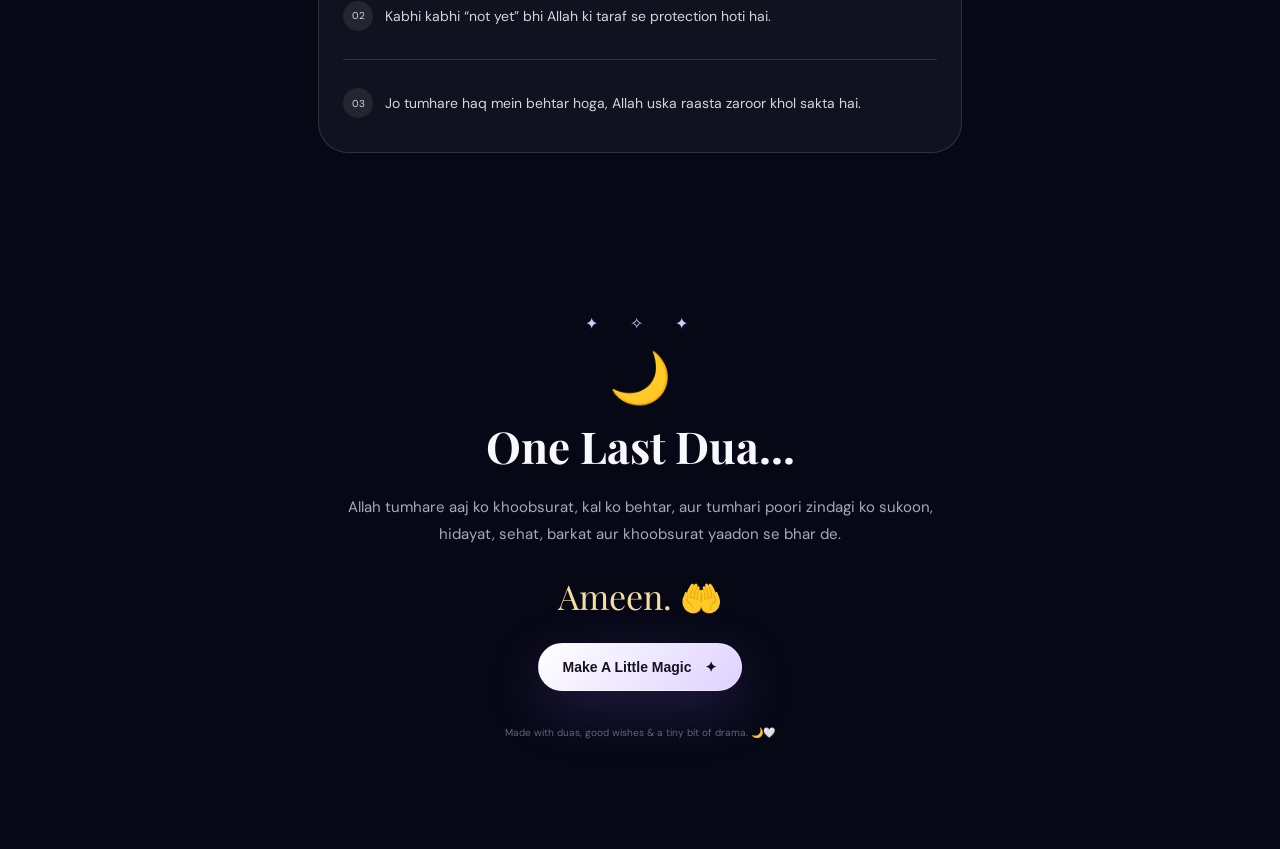
==== commit 7f5110c2: "Update index.html" ====
--- a/index.html
+++ b/index.html
@@ -1,1057 +1,526 @@
-<!DOCTYPE html>
-<html lang="en">
-<head>
-  <meta charset="UTF-8">
-  <meta name="viewport" content="width=device-width, initial-scale=1.0">
-
-  <title>For Zainab 🤍</title>
-
-  <meta
-    name="description"
-    content="A little birthday surprise made specially for Zainab."
-  >
-
-  <link rel="stylesheet" href="style.css">
-
-  <style>
-    /* Small additions for music + controls */
-
-    #musicControl {
-      position: fixed;
-      right: 18px;
-      bottom: 18px;
-      z-index: 9999;
-
-      width: 48px;
-      height: 48px;
-
-      border: 1px solid rgba(255,255,255,.18);
-      border-radius: 50%;
-
-      background: rgba(20,20,30,.85);
-      color: white;
-
-      backdrop-filter: blur(10px);
-
-      cursor: pointer;
-
-      font-size: 20px;
-
-      box-shadow: 0 8px 30px rgba(0,0,0,.3);
-
-      transition: .25s;
-    }
-
-    #musicControl:hover {
-      transform: scale(1.08);
-    }
-
-    #toast {
-      position: fixed;
-      left: 50%;
-      bottom: 80px;
-
-      transform: translateX(-50%) translateY(20px);
-
-      background: rgba(20,20,30,.92);
-      color: white;
-
-      padding: 12px 18px;
-
-      border-radius: 14px;
-
-      font-size: 14px;
-
-      opacity: 0;
-      pointer-events: none;
-
-      transition: .3s;
-
-      z-index: 10000;
-
-      backdrop-filter: blur(12px);
-    }
-
-    #toast.show {
-      opacity: 1;
-      transform: translateX(-50%) translateY(0);
-    }
-
-    .music-note {
-      position: fixed;
-      pointer-events: none;
-      z-index: 9998;
-
-      font-size: 18px;
-
-      animation: musicFloat 3s ease-out forwards;
-    }
-
-    @keyframes musicFloat {
-      0% {
-        opacity: 0;
-        transform: translateY(20px) scale(.7);
-      }
-
-      20% {
-        opacity: 1;
-      }
-
-      100% {
-        opacity: 0;
-        transform: translateY(-100px) scale(1.2);
-      }
-    }
-
-    .celebrate-heart {
-      position: fixed;
-      pointer-events: none;
-      z-index: 9998;
-
-      font-size: 22px;
-
-      animation: heartFloat 3s ease-out forwards;
-    }
-
-    @keyframes heartFloat {
-      0% {
-        opacity: 0;
-        transform: translateY(0) scale(.5);
-      }
-
-      15% {
-        opacity: 1;
-      }
-
-      100% {
-        opacity: 0;
-        transform: translateY(-180px) rotate(25deg) scale(1.3);
-      }
-    }
-  </style>
-</head>
-
-
-<body>
-
-  <!-- =========================================
-       BACKGROUND MUSIC
-       ========================================= -->
-
-  <audio id="bgMusic" loop preload="auto">
-    <source src="birthday-song.mp3" type="audio/mpeg">
-  </audio>
-
-
-  <!-- MUSIC BUTTON -->
-
-  <button
-    id="musicControl"
-    aria-label="Music control"
-    title="Music"
-  >
-    🔇
-  </button>
-
-
-  <!-- LOADING SCREEN -->
-
-  <div id="loader">
-
-    <div class="loader-moon">🌙</div>
-
-    <h3>Ek chhota sa surprise...</h3>
-
-    <p>
-      Thoda sabr karo, Zainab 😌
-    </p>
-
-    <div class="loading">
-      <span></span>
-    </div>
-
-  </div>
-
-
-  <!-- BACKGROUND -->
-
-  <canvas id="stars"></canvas>
-
-  <div class="glow glow-one"></div>
-  <div class="glow glow-two"></div>
-
-
-  <main>
-
-
-    <!-- =========================================
-         HERO
-         ========================================= -->
-
-    <section class="hero">
-
-      <div class="moon-area">
-
-        <div class="moon-ring"></div>
-
-        <div class="moon">
-          🌙
-        </div>
-
-        <span class="orbit-star star-one">✦</span>
-        <span class="orbit-star star-two">✧</span>
-
-      </div>
-
-
-      <div class="bismillah">
-        Bismillahir Rahmanir Rahim
-      </div>
-
-
-      <p class="small-title">
-        A little surprise made with good wishes
-      </p>
-
-
-      <h1>
-        Happy Birthday
-        <span>Zainab</span>
-        🤍
-      </h1>
-
-
-      <p class="hero-text">
-        Aaj ka din thoda sa extra special hai...
-        kyunki aaj tumhara birthday hai. 😌
-      </p>
-
-
-      <!--
-        MUSIC STARTS WHEN THIS BUTTON IS PRESSED
-      -->
-
-      <button id="openBtn" class="main-button">
-
-        <span>
-          Open Your Surprise
-        </span>
-
-        <b>✦</b>
-
-      </button>
-
-
-      <div class="scroll-hint">
-        Scroll karo... kahani abhi baaki hai ↓
-      </div>
-
-    </section>
-
-
-
-    <!-- =========================================
-         SECTION 01
-         ========================================= -->
-
-    <section class="section" id="wish">
-
-      <div class="section-number">
-        01 · PEHLI BAAT
-      </div>
-
-
-      <h2>
-        Ek simple si wish,
-        <span>lekin dil se.</span>
-      </h2>
-
-
-      <div class="glass-card">
-
-        <div class="card-light"></div>
-
-        <p>
-
-          Aaj tumhari zindagi ka ek aur khoobsurat
-          saal shuru hua.
-
-          Sirf “Happy Birthday” bol kar bhaag jaana
-          thoda unfair hota. 😂
-
-          Isliye socha ek chhoti si digital duniya
-          bana di jaye—
-
-          thodi si masti,
-          thodi si feelings,
-
-          aur sabse zyada duayein. 🤍
-
-        </p>
-
-      </div>
-
-
-      <button id="duaBtn" class="gold-button">
-
-        Dil se ek dua 🤲
-
-      </button>
-
-
-      <div id="duaBox" class="dua-box">
-
-        <div class="dua-icon">
-          🤲
-        </div>
-
-        <p>
-
-          Allah tumhari zindagi mein sukoon,
-          barkat aur halal khushiyan ata farmaaye.
-
-          Tumhare ilm mein izafa kare,
-          tumhari mushkilein aasaan kare,
-
-          tumhare ghar walon ko khush aur mehfooz rakhe,
-
-          aur tumhari har jaiz dua ko tumhare haq mein
-          behtareen waqt par qubool farmaaye.
-
-        </p>
-
-        <strong>
-          Ameen Ya Rabbal Aalameen. 🤍
-        </strong>
-
-      </div>
-
-    </section>
-
-
-
-    <!-- =========================================
-         SECTION 02
-         ========================================= -->
-
-    <section class="section" id="fun">
-
-      <div class="section-number">
-        02 · BIRTHDAY SCIENCE 😂
-      </div>
-
-
-      <h2>
-        Aaj ke
-        <span>important rules.</span>
-      </h2>
-
-
-      <div class="cards">
-
-
-        <div class="fun-card large">
-
-          <div class="emoji">
-            🎂
-          </div>
-
-          <h3>
-            Rule #01
-          </h3>
-
-          <p>
-
-            Aaj calories count karna
-            officially suspended hai.
-
-            Government notification aa chuki hai. 😂
-
-          </p>
-
-        </div>
-
-
-        <div class="fun-card">
-
-          <div class="emoji">
-            😌
-          </div>
-
-          <h3>
-            Rule #02
-          </h3>
-
-          <p>
-            “Main busy hoon” excuse
-            aaj half-day leave par hai.
-          </p>
-
-        </div>
-
-
-        <div class="fun-card">
-
-          <div class="emoji">
-            🤲
-          </div>
-
-          <h3>
-            Rule #03
-          </h3>
-
-          <p>
-            Dua zyada.
-            Tension kam.
-            Baaki Allah par.
-          </p>
-
-        </div>
-
-
-        <div class="fun-card wide">
-
-          <div class="emoji">
-            ✨
-          </div>
-
-          <h3>
-            Rule #04
-          </h3>
-
-          <p>
-            Aaj smile karna compulsory hai.
-
-            Complaint department kal khulega. 😂
-          </p>
-
-        </div>
-
-
-      </div>
-
-    </section>
-
-
-
-    <!-- =========================================
-         LETTER
-         ========================================= -->
-
-    <section class="section" id="letter">
-
-      <div class="section-number">
-        03 · EK DIL KI BAAT
-      </div>
-
-
-      <div class="letter">
-
-        <div class="letter-glow"></div>
-
-
-        <div class="stamp">
-          FOR<br>
-          YOU
-        </div>
-
-
-        <div class="letter-icon">
-          💌
-        </div>
-
-
-        <h2>
-          Zainab,
-        </h2>
-
-
-        <p>
-
-          Kabhi kabhi kuch log zindagi mein
-          bina kisi announcement ke aa jaate hain,
-
-          lekin dheere dheere unki presence
-          important lagne lagti hai.
-
-        </p>
-
-
-        <p>
-
-          Tum unhi achhe logon mein se ho
-          jinke liye dil se achha sochne ka
-          mann karta hai.
-
-        </p>
-
-
-        <div class="quote">
-
-          <span>
-            “
-          </span>
-
-          <p>
-
-            Jab dil pareshaan ho,
-            Allah sukoon de.
-
-            Jab raasta mushkil ho,
-            Allah aasaan kare.
-
-            Aur jab tum kisi achhi cheez ki dua karo,
-
-            Allah tumhe usse bhi behtar ata kare.
-
-          </p>
-
-        </div>
-
-
-        <p>
-
-          Allah tumhare imaan,
-          sehat,
-          ilm,
-          waqt aur rizq mein barkat de.
-
-          Tumhe achhe logon ki sohbat de,
-          buri cheezon se mehfooz rakhe,
-
-          aur tumhare future ko tumhari
-          expectations se bhi zyada khoobsurat bana de.
-
-          Ameen. 🤲
-
-        </p>
-
-
-        <p class="funny">
-
-          Aur haan...
-
-          itni serious duaon ke baad ek zaroori
-          announcement:
-
-          <b>
-            aaj zyada smile karna mandatory hai.
-          </b>
-
-          😌😂
-
-        </p>
-
-
-        <div class="signature">
-
-          With sincere duas & good wishes,
-
-          <br>
-
-          <b>
-            Someone who genuinely wishes you well 🤍
-          </b>
-
-        </div>
-
-      </div>
-
-    </section>
-
-
-
-    <!-- =========================================
-         SECTION 04
-         ========================================= -->
-
-    <section class="section">
-
-      <div class="section-number">
-        04 · EK CHHOTI REMINDER
-      </div>
-
-
-      <h2>
-        Life ka ek
-        <span>secret. 🤫</span>
-      </h2>
-
-
-      <div class="secret-card">
-
-
-        <div class="secret-row">
-
-          <div class="number">
-            01
-          </div>
-
-          <p>
-            Har cheez ka answer turant milna zaroori nahi.
-          </p>
-
-        </div>
-
-
-        <div class="line"></div>
-
-
-        <div class="secret-row">
-
-          <div class="number">
-            02
-          </div>
-
-          <p>
-            Kabhi kabhi “not yet” bhi Allah ki taraf se
-            protection hoti hai.
-          </p>
-
-        </div>
-
-
-        <div class="line"></div>
-
-
-        <div class="secret-row">
-
-          <div class="number">
-            03
-          </div>
-
-          <p>
-            Jo tumhare haq mein behtar hoga,
-            Allah uska raasta zaroor khol sakta hai.
-          </p>
-
-        </div>
-
-
-      </div>
-
-    </section>
-
-
-
-    <!-- =========================================
-         FINAL
-         ========================================= -->
-
-    <section class="final section">
-
-      <div class="final-stars">
-        ✦　✧　✦
-      </div>
-
-
-      <div class="final-moon">
-        🌙
-      </div>
-
-
-      <h2>
-        One Last Dua...
-      </h2>
-
-
-      <p>
-
-        Allah tumhare aaj ko khoobsurat,
-
-        kal ko behtar,
-
-        aur tumhari poori zindagi ko
-
-        sukoon,
-        hidayat,
-        sehat,
-        barkat
-
-        aur khoobsurat yaadon se bhar de.
-
-      </p>
-
-
-      <div class="ameen">
-        Ameen. 🤲
-      </div>
-
-
-      <!-- MAGIC BUTTON -->
-
-      <button id="celebrateBtn" class="main-button">
-
-        Make A Little Magic
-
-        <b>
-          ✦
-        </b>
-
-      </button>
-
-
-      <footer>
-
-        Made with duas,
-        good wishes &
-        a tiny bit of drama. 🌙🤍
-
-      </footer>
-
-    </section>
-
-
-  </main>
-
-
-  <!-- TOAST -->
-
-  <div id="toast"></div>
-
-
-
-  <!-- =========================================
-       JAVASCRIPT
-       ========================================= -->
-
-  <script>
-
-    /* =========================================
-       ELEMENTS
-       ========================================= */
-
-    const music = document.getElementById("bgMusic");
-    const musicControl = document.getElementById("musicControl");
-    const openBtn = document.getElementById("openBtn");
-    const duaBtn = document.getElementById("duaBtn");
-    const duaBox = document.getElementById("duaBox");
-    const celebrateBtn = document.getElementById("celebrateBtn");
-    const toast = document.getElementById("toast");
-    const loader = document.getElementById("loader");
-
-
-    let musicPlaying = false;
-
-
-    /* =========================================
-       LOADING SCREEN
-       ========================================= */
-
-    window.addEventListener("load", () => {
-
-      setTimeout(() => {
-
-        if(loader){
-          loader.style.opacity = "0";
-          loader.style.pointerEvents = "none";
-
-          setTimeout(() => {
-            loader.style.display = "none";
-          }, 700);
-        }
-
-      }, 1500);
-
-    });
-
-
-    /* =========================================
-       TOAST
-       ========================================= */
-
-    function showToast(message){
-
-      toast.textContent = message;
-
-      toast.classList.add("show");
-
-      setTimeout(() => {
-        toast.classList.remove("show");
-      }, 2200);
-
-    }
-
-
-    /* =========================================
-       START MUSIC
-       ========================================= */
-
-    async function startMusic(){
-
-      try {
-
-        music.volume = 0.45;
-
-        await music.play();
-
-        musicPlaying = true;
-
-        musicControl.textContent = "🔊";
-
-        showToast("Birthday music started 🎵🤍");
-
-        createMusicNotes();
-
-      } catch(error) {
-
-        console.log("Music could not start:", error);
-
-        showToast("Tap the music button 🎵");
-
-      }
-
-    }
-
-
-    /* =========================================
-       MUSIC CONTROL
-       ========================================= */
-
-    musicControl.addEventListener("click", async () => {
-
-      if(music.paused){
-
-        await startMusic();
-
-      } else {
-
-        music.pause();
-
-        musicPlaying = false;
-
-        musicControl.textContent = "🔇";
-
-        showToast("Music paused");
-
-      }
-
-    });
-
-
-    /* =========================================
-       OPEN SURPRISE
-       ========================================= */
-
-    openBtn.addEventListener("click", async () => {
-
-      /*
-        IMPORTANT:
-
-        Browser autoplay restrictions mean
-        music should start after a user click.
-
-        This button is that user interaction.
-      */
-
-      await startMusic();
-
-
-      /*
-        Scroll to first section
-      */
-
-      setTimeout(() => {
-
-        document
-          .getElementById("wish")
-          .scrollIntoView({
-            behavior: "smooth"
-          });
-
-      }, 300);
-
-
-      openBtn.innerHTML = `
-        <span>Surprise Opened 🤍</span>
-        <b>✓</b>
-      `;
-
-    });
-
-
-    /* =========================================
-       DUA BUTTON
-       ========================================= */
-
-    duaBtn.addEventListener("click", () => {
-
-      if(
-        duaBox.style.display === "block"
-      ){
-
-        duaBox.style.display = "none";
-
-        duaBtn.textContent =
-          "Dil se ek dua 🤲";
-
-      } else {
-
-        duaBox.style.display = "block";
-
-        duaBtn.textContent =
-          "Ameen 🤲🤍";
-
-        duaBox.scrollIntoView({
-          behavior: "smooth",
-          block: "center"
-        });
-
-      }
-
-    });
-
-
-    /* =========================================
-       MAGIC / CELEBRATION
-       ========================================= */
-
-    celebrateBtn.addEventListener("click", () => {
-
-      /*
-        Make sure music is playing
-      */
-
-      if(music.paused){
-        startMusic();
-      }
-
-
-      /*
-        Create hearts
-      */
-
-      for(let i = 0; i < 25; i++){
-
-        setTimeout(() => {
-
-          createHeart();
-
-        }, i * 100);
-
-      }
-
-
-      showToast(
-        "Ameen 🤲 Happy Birthday Zainab 🤍"
-      );
-
-    });
-
-
-    /* =========================================
-       FLOATING MUSIC NOTES
-       ========================================= */
-
-    function createMusicNotes(){
-
-      const notes = ["♪","♫","♩","🎵"];
-
-      for(let i = 0; i < 8; i++){
-
-        setTimeout(() => {
-
-          const note =
-            document.createElement("div");
-
-          note.className = "music-note";
-
-          note.textContent =
-            notes[
-              Math.floor(
-                Math.random() * notes.length
-              )
-            ];
-
-          note.style.left =
-            Math.random() * 90 + "%";
-
-          note.style.bottom =
-            Math.random() * 20 + 10 + "px";
-
-          document.body.appendChild(note);
-
-
-          setTimeout(() => {
-            note.remove();
-          }, 3000);
-
-        }, i * 350);
-
-      }
-
-    }
-
-
-    /* =========================================
-       FLOATING HEART
-       ========================================= */
-
-    function createHeart(){
-
-      const heart =
-        document.createElement("div");
-
-      heart.className =
-        "celebrate-heart";
-
-      const hearts = [
-        "🤍",
-        "❤️",
-        "🌸",
-        "✨",
-        "🥹"
-      ];
-
-      heart.textContent =
-        hearts[
-          Math.floor(
-            Math.random() * hearts.length
-          )
-        ];
-
-
-      heart.style.left =
-        Math.random() * 95 + "%";
-
-      heart.style.bottom =
-        "30px";
-
-
-      document.body.appendChild(heart);
-
-
-      setTimeout(() => {
-        heart.remove();
-      }, 3000);
-
-    }
-
-
-    /* =========================================
-       SMALL KEYBOARD SHORTCUT
-       ========================================= */
-
-    document.addEventListener(
-      "keydown",
-      (event) => {
-
-        /*
-          Press M to toggle music
-        */
-
-        if(
-          event.key.toLowerCase() === "m"
-        ){
-
-          musicControl.click();
-
-        }
-
-      }
-    );
-
-  </script>
-
-</body>
+<!DOCTYPE html>  <html lang="en">  
+<head>  
+  <meta charset="UTF-8">  
+  <meta name="viewport" content="width=device-width, initial-scale=1.0">    <title>For Zainab 🤍</title>  <meta
+name="description"
+content="A little birthday surprise made specially for Zainab."
+
+> 
+
+  <link rel="stylesheet" href="style.css">  
+</head>  <body>    <!-- LOADING SCREEN -->    <div id="loader">  <div class="loader-moon">🌙</div>  
+
+<h3>Ek chhota sa surprise...</h3>  
+
+<p>  
+  Thoda sabr karo, Zainab 😌  
+</p>  
+
+<div class="loading">  
+  <span></span>  
+</div>
+
+  </div>    <!-- BACKGROUND -->  <canvas id="stars"></canvas>
+
+  <div class="glow glow-one"></div>  
+  <div class="glow glow-two"></div>    <main>  <!-- HERO -->  
+
+<section class="hero">  
+
+  <div class="moon-area">  
+
+    <div class="moon-ring"></div>  
+
+    <div class="moon">  
+      🌙  
+    </div>  
+
+    <span class="orbit-star star-one">✦</span>  
+    <span class="orbit-star star-two">✧</span>  
+
+  </div>  
+
+
+  <div class="bismillah">  
+    Bismillahir Rahmanir Rahim  
+  </div>  
+
+
+  <p class="small-title">  
+    A little surprise made with good wishes  
+  </p>  
+
+
+  <h1>  
+    Happy Birthday  
+    <span>Zainab</span>  
+    🤍  
+  </h1>  
+
+
+  <p class="hero-text">  
+    Aaj ka din thoda sa extra special hai...  
+    kyunki aaj tumhara birthday hai. 😌  
+  </p>  
+
+
+  <button id="openBtn" class="main-button">  
+
+    <span>  
+      Open Your Surprise  
+    </span>  
+
+    <b>✦</b>  
+
+  </button>  
+
+
+  <div class="scroll-hint">  
+    Scroll karo... kahani abhi baaki hai ↓  
+  </div>  
+
+</section>  
+
+
+
+<!-- SECTION 01 -->  
+
+<section class="section" id="wish">  
+
+  <div class="section-number">  
+    01 · PEHLI BAAT  
+  </div>  
+
+
+  <h2>  
+    Ek simple si wish,  
+    <span>lekin dil se.</span>  
+  </h2>  
+
+
+  <div class="glass-card">  
+
+    <div class="card-light"></div>  
+
+    <p>  
+
+      Aaj tumhari zindagi ka ek aur khoobsurat  
+      saal shuru hua.  
+
+      Sirf “Happy Birthday” bol kar bhaag jaana  
+      thoda unfair hota. 😂  
+
+      Isliye socha ek chhoti si digital duniya  
+      bana di jaye—  
+
+      thodi si masti,  
+      thodi si feelings,  
+
+      aur sabse zyada duayein. 🤍  
+
+    </p>  
+
+  </div>  
+
+
+  <button id="duaBtn" class="gold-button">  
+
+    Dil se ek dua 🤲  
+
+  </button>  
+
+
+  <div id="duaBox" class="dua-box">  
+
+    <div class="dua-icon">  
+      🤲  
+    </div>  
+
+    <p>  
+
+      Allah tumhari zindagi mein sukoon,  
+      barkat aur halal khushiyan ata farmaaye.  
+
+      Tumhare ilm mein izafa kare,  
+      tumhari mushkilein aasaan kare,  
+
+      tumhare ghar walon ko khush aur mehfooz rakhe,  
+
+      aur tumhari har jaiz dua ko tumhare haq mein  
+      behtareen waqt par qubool farmaaye.  
+
+    </p>  
+
+    <strong>  
+      Ameen Ya Rabbal Aalameen. 🤍  
+    </strong>  
+
+  </div>  
+
+</section>  
+
+
+
+<!-- SECTION 02 -->  
+
+<section class="section" id="fun">  
+
+  <div class="section-number">  
+    02 · BIRTHDAY SCIENCE 😂  
+  </div>  
+
+
+  <h2>  
+    Aaj ke  
+    <span>important rules.</span>  
+  </h2>  
+
+
+  <div class="cards">  
+
+
+    <div class="fun-card large">  
+
+      <div class="emoji">  
+        🎂  
+      </div>  
+
+      <h3>  
+        Rule #01  
+      </h3>  
+
+      <p>  
+
+        Aaj calories count karna  
+        officially suspended hai.  
+
+        Government notification aa chuki hai. 😂  
+
+      </p>  
+
+    </div>  
+
+
+    <div class="fun-card">  
+
+      <div class="emoji">  
+        😌  
+      </div>  
+
+      <h3>  
+        Rule #02  
+      </h3>  
+
+      <p>  
+        “Main busy hoon” excuse  
+        aaj half-day leave par hai.  
+      </p>  
+
+    </div>  
+
+
+    <div class="fun-card">  
+
+      <div class="emoji">  
+        🤲  
+      </div>  
+
+      <h3>  
+        Rule #03  
+      </h3>  
+
+      <p>  
+        Dua zyada.  
+        Tension kam.  
+        Baaki Allah par.  
+      </p>  
+
+    </div>  
+
+
+    <div class="fun-card wide">  
+
+      <div class="emoji">  
+        ✨  
+      </div>  
+
+      <h3>  
+        Rule #04  
+      </h3>  
+
+      <p>  
+        Aaj smile karna compulsory hai.  
+
+        Complaint department kal khulega. 😂  
+      </p>  
+
+    </div>  
+
+
+  </div>  
+
+</section>  
+
+
+
+<!-- LETTER -->  
+
+<section class="section" id="letter">  
+
+  <div class="section-number">  
+    03 · EK DIL KI BAAT  
+  </div>  
+
+
+  <div class="letter">  
+
+    <div class="letter-glow"></div>  
+
+
+    <div class="stamp">  
+      FOR<br>  
+      YOU  
+    </div>  
+
+
+    <div class="letter-icon">  
+      💌  
+    </div>  
+
+
+    <h2>  
+      Zainab,  
+    </h2>  
+
+
+    <p>  
+
+      Kabhi kabhi kuch log zindagi mein  
+      bina kisi announcement ke aa jaate hain,  
+
+      lekin dheere dheere unki presence  
+      important lagne lagti hai.  
+
+    </p>  
+
+
+    <p>  
+
+      Tum unhi achhe logon mein se ho  
+      jinke liye dil se achha sochne ka  
+      mann karta hai.  
+
+    </p>  
+
+
+    <div class="quote">  
+
+      <span>  
+        “  
+      </span>  
+
+      <p>  
+
+        Jab dil pareshaan ho,  
+        Allah sukoon de.  
+
+        Jab raasta mushkil ho,  
+        Allah aasaan kare.  
+
+        Aur jab tum kisi achhi cheez ki dua karo,  
+
+        Allah tumhe usse bhi behtar ata kare.  
+
+      </p>  
+
+    </div>  
+
+
+    <p>  
+
+      Allah tumhare imaan,  
+      sehat,  
+      ilm,  
+      waqt aur rizq mein barkat de.  
+
+      Tumhe achhe logon ki sohbat de,  
+      buri cheezon se mehfooz rakhe,  
+
+      aur tumhare future ko tumhari  
+      expectations se bhi zyada khoobsurat bana de.  
+
+      Ameen. 🤲  
+
+    </p>  
+
+
+    <p class="funny">  
+
+      Aur haan...  
+
+      itni serious duaon ke baad ek zaroori  
+      announcement:  
+
+      <b>  
+        aaj zyada smile karna mandatory hai.  
+      </b>  
+
+      😌😂  
+
+    </p>  
+
+
+    <div class="signature">  
+
+      With sincere duas & good wishes,  
+
+      <br>  
+
+      <b>  
+        Someone who genuinely wishes you well 🤍  
+      </b>  
+
+    </div>  
+
+  </div>  
+
+</section>  
+
+
+
+<!-- SECTION 04 -->  
+
+<section class="section">  
+
+  <div class="section-number">  
+    04 · EK CHHOTI REMINDER  
+  </div>  
+
+
+  <h2>  
+    Life ka ek  
+    <span>secret. 🤫</span>  
+  </h2>  
+
+
+  <div class="secret-card">  
+
+
+    <div class="secret-row">  
+
+      <div class="number">  
+        01  
+      </div>  
+
+      <p>  
+        Har cheez ka answer turant milna zaroori nahi.  
+      </p>  
+
+    </div>  
+
+
+    <div class="line"></div>  
+
+
+    <div class="secret-row">  
+
+      <div class="number">  
+        02  
+      </div>  
+
+      <p>  
+        Kabhi kabhi “not yet” bhi Allah ki taraf se  
+        protection hoti hai.  
+      </p>  
+
+    </div>  
+
+
+    <div class="line"></div>  
+
+
+    <div class="secret-row">  
+
+      <div class="number">  
+        03  
+      </div>  
+
+      <p>  
+        Jo tumhare haq mein behtar hoga,  
+        Allah uska raasta zaroor khol sakta hai.  
+      </p>  
+
+    </div>  
+
+
+  </div>  
+
+</section>  
+
+
+
+<!-- FINAL -->  
+
+<section class="final section">  
+
+  <div class="final-stars">  
+    ✦　✧　✦  
+  </div>  
+
+
+  <div class="final-moon">  
+    🌙  
+  </div>  
+
+
+  <h2>  
+    One Last Dua...  
+  </h2>  
+
+
+  <p>  
+
+    Allah tumhare aaj ko khoobsurat,  
+
+    kal ko behtar,  
+
+    aur tumhari poori zindagi ko  
+
+    sukoon,  
+    hidayat,  
+    sehat,  
+    barkat  
+
+    aur khoobsurat yaadon se bhar de.  
+
+  </p>  
+
+
+  <div class="ameen">  
+    Ameen. 🤲  
+  </div>  
+
+
+  <button id="celebrateBtn" class="main-button">  
+
+    Make A Little Magic  
+
+    <b>  
+      ✦  
+    </b>  
+
+  </button>  
+
+
+  <footer>  
+
+    Made with duas,  
+    good wishes &  
+    a tiny bit of drama. 🌙🤍  
+
+  </footer>  
+
+</section>
+
+  </main>    <!-- TOAST -->    <div id="toast"></div>    <script src="script.js"></script>  </body>  
 </html>
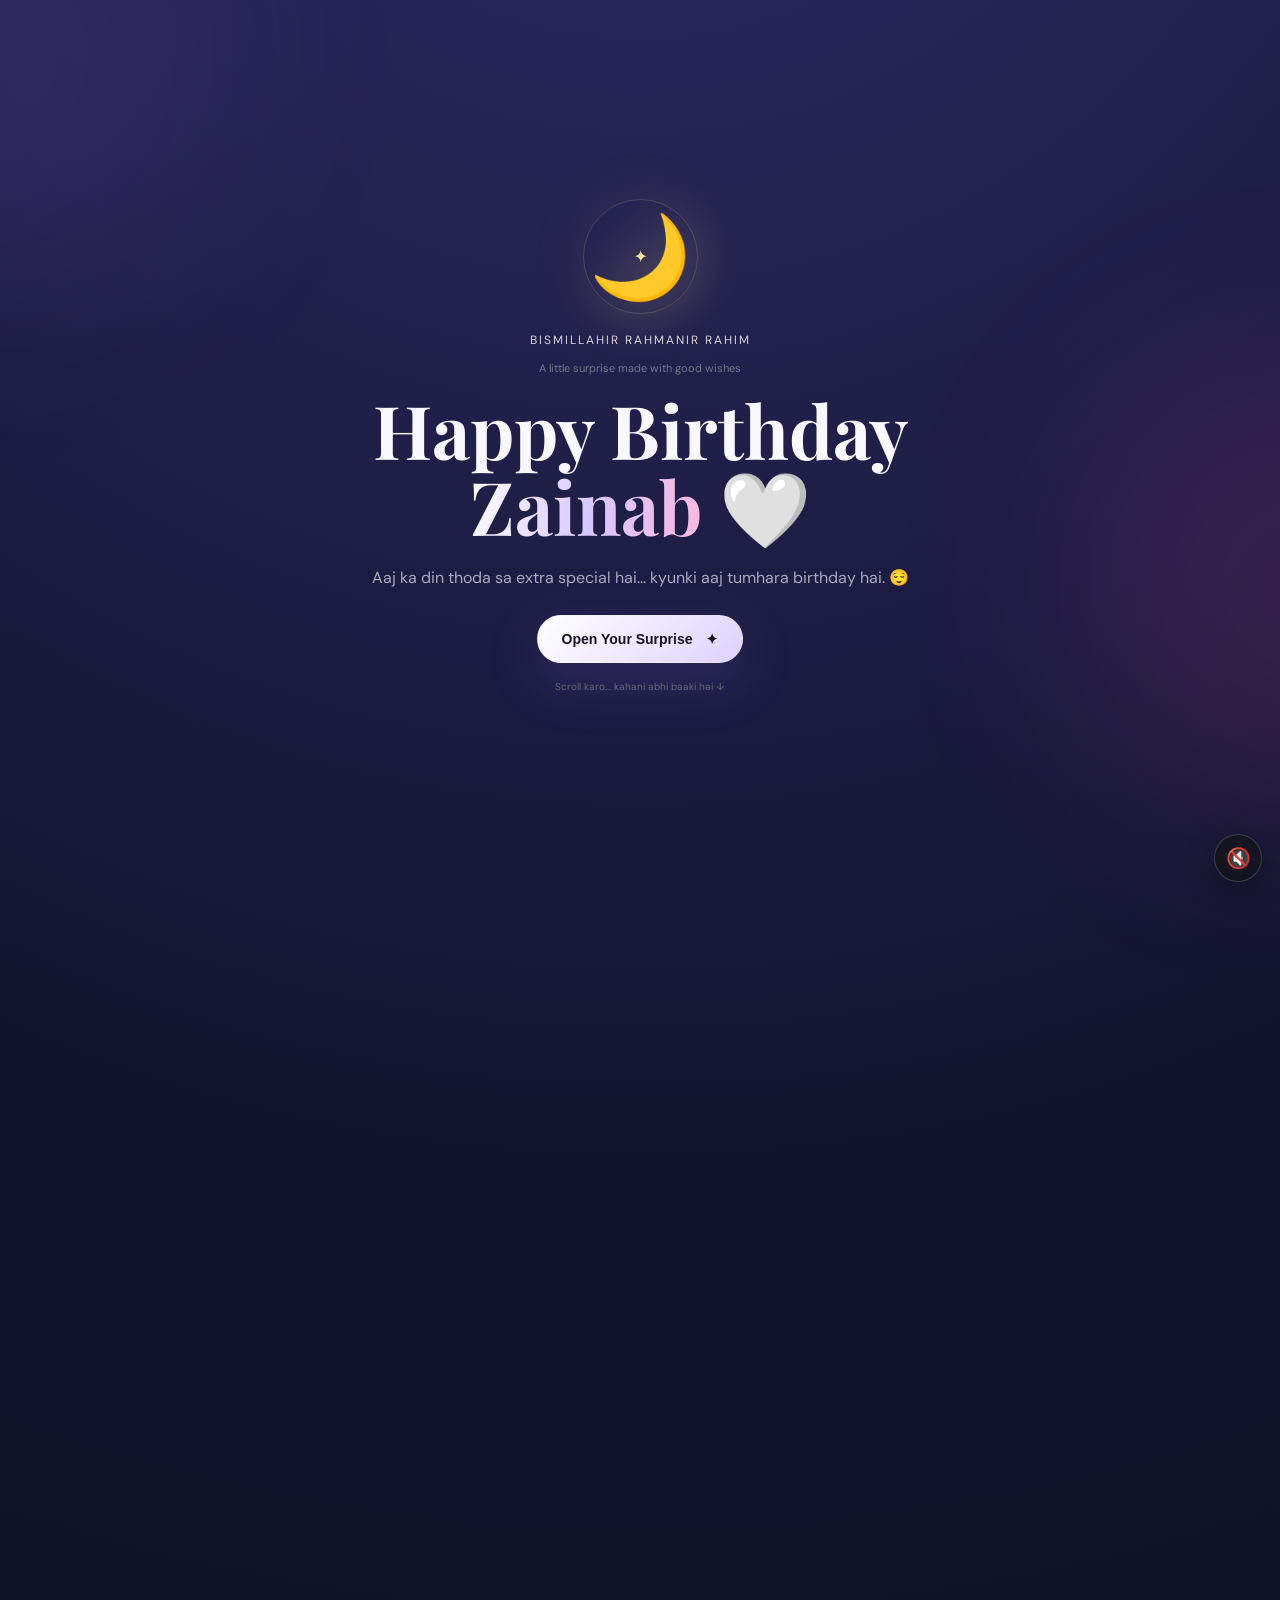
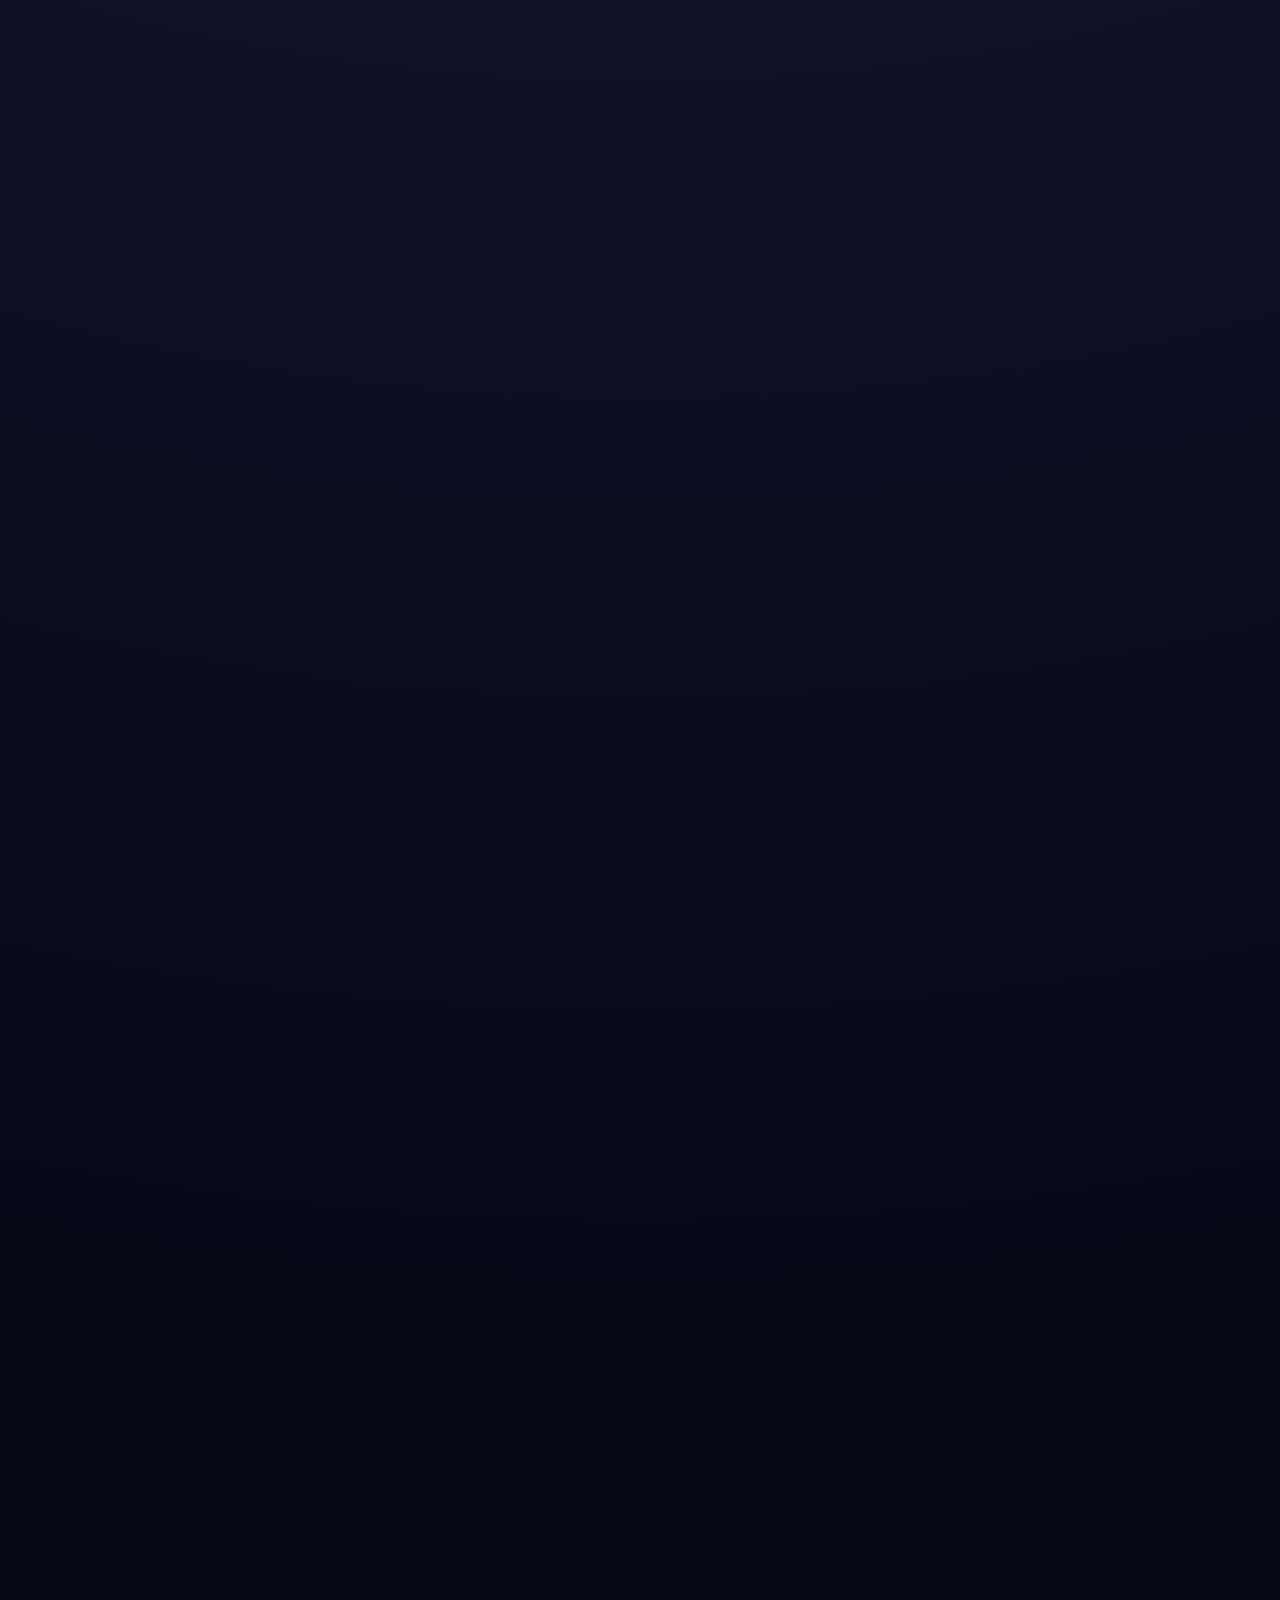
==== commit c275d7ca: "Refactor index.html for improved structure and content" ====
--- a/index.html
+++ b/index.html
@@ -1,526 +1,1330 @@
-<!DOCTYPE html>  <html lang="en">  
-<head>  
-  <meta charset="UTF-8">  
-  <meta name="viewport" content="width=device-width, initial-scale=1.0">    <title>For Zainab 🤍</title>  <meta
-name="description"
-content="A little birthday surprise made specially for Zainab."
-
-> 
-
-  <link rel="stylesheet" href="style.css">  
-</head>  <body>    <!-- LOADING SCREEN -->    <div id="loader">  <div class="loader-moon">🌙</div>  
-
-<h3>Ek chhota sa surprise...</h3>  
-
-<p>  
-  Thoda sabr karo, Zainab 😌  
-</p>  
-
-<div class="loading">  
-  <span></span>  
-</div>
-
-  </div>    <!-- BACKGROUND -->  <canvas id="stars"></canvas>
-
-  <div class="glow glow-one"></div>  
-  <div class="glow glow-two"></div>    <main>  <!-- HERO -->  
-
-<section class="hero">  
-
-  <div class="moon-area">  
-
-    <div class="moon-ring"></div>  
-
-    <div class="moon">  
-      🌙  
-    </div>  
-
-    <span class="orbit-star star-one">✦</span>  
-    <span class="orbit-star star-two">✧</span>  
-
-  </div>  
-
-
-  <div class="bismillah">  
-    Bismillahir Rahmanir Rahim  
-  </div>  
-
-
-  <p class="small-title">  
-    A little surprise made with good wishes  
-  </p>  
-
-
-  <h1>  
-    Happy Birthday  
-    <span>Zainab</span>  
-    🤍  
-  </h1>  
-
-
-  <p class="hero-text">  
-    Aaj ka din thoda sa extra special hai...  
-    kyunki aaj tumhara birthday hai. 😌  
-  </p>  
-
-
-  <button id="openBtn" class="main-button">  
-
-    <span>  
-      Open Your Surprise  
-    </span>  
-
-    <b>✦</b>  
-
-  </button>  
-
-
-  <div class="scroll-hint">  
-    Scroll karo... kahani abhi baaki hai ↓  
-  </div>  
-
-</section>  
-
-
-
-<!-- SECTION 01 -->  
-
-<section class="section" id="wish">  
-
-  <div class="section-number">  
-    01 · PEHLI BAAT  
-  </div>  
-
-
-  <h2>  
-    Ek simple si wish,  
-    <span>lekin dil se.</span>  
-  </h2>  
-
-
-  <div class="glass-card">  
-
-    <div class="card-light"></div>  
-
-    <p>  
-
-      Aaj tumhari zindagi ka ek aur khoobsurat  
-      saal shuru hua.  
-
-      Sirf “Happy Birthday” bol kar bhaag jaana  
-      thoda unfair hota. 😂  
-
-      Isliye socha ek chhoti si digital duniya  
-      bana di jaye—  
-
-      thodi si masti,  
-      thodi si feelings,  
-
-      aur sabse zyada duayein. 🤍  
-
-    </p>  
-
-  </div>  
-
-
-  <button id="duaBtn" class="gold-button">  
-
-    Dil se ek dua 🤲  
-
-  </button>  
-
-
-  <div id="duaBox" class="dua-box">  
-
-    <div class="dua-icon">  
-      🤲  
-    </div>  
-
-    <p>  
-
-      Allah tumhari zindagi mein sukoon,  
-      barkat aur halal khushiyan ata farmaaye.  
-
-      Tumhare ilm mein izafa kare,  
-      tumhari mushkilein aasaan kare,  
-
-      tumhare ghar walon ko khush aur mehfooz rakhe,  
-
-      aur tumhari har jaiz dua ko tumhare haq mein  
-      behtareen waqt par qubool farmaaye.  
-
-    </p>  
-
-    <strong>  
-      Ameen Ya Rabbal Aalameen. 🤍  
-    </strong>  
-
-  </div>  
-
-</section>  
-
-
-
-<!-- SECTION 02 -->  
-
-<section class="section" id="fun">  
-
-  <div class="section-number">  
-    02 · BIRTHDAY SCIENCE 😂  
-  </div>  
-
-
-  <h2>  
-    Aaj ke  
-    <span>important rules.</span>  
-  </h2>  
-
-
-  <div class="cards">  
-
-
-    <div class="fun-card large">  
-
-      <div class="emoji">  
-        🎂  
-      </div>  
-
-      <h3>  
-        Rule #01  
-      </h3>  
-
-      <p>  
-
-        Aaj calories count karna  
-        officially suspended hai.  
-
-        Government notification aa chuki hai. 😂  
-
-      </p>  
-
-    </div>  
-
-
-    <div class="fun-card">  
-
-      <div class="emoji">  
-        😌  
-      </div>  
-
-      <h3>  
-        Rule #02  
-      </h3>  
-
-      <p>  
-        “Main busy hoon” excuse  
-        aaj half-day leave par hai.  
-      </p>  
-
-    </div>  
-
-
-    <div class="fun-card">  
-
-      <div class="emoji">  
-        🤲  
-      </div>  
-
-      <h3>  
-        Rule #03  
-      </h3>  
-
-      <p>  
-        Dua zyada.  
-        Tension kam.  
-        Baaki Allah par.  
-      </p>  
-
-    </div>  
-
-
-    <div class="fun-card wide">  
-
-      <div class="emoji">  
-        ✨  
-      </div>  
-
-      <h3>  
-        Rule #04  
-      </h3>  
-
-      <p>  
-        Aaj smile karna compulsory hai.  
-
-        Complaint department kal khulega. 😂  
-      </p>  
-
-    </div>  
-
-
-  </div>  
-
-</section>  
-
-
-
-<!-- LETTER -->  
-
-<section class="section" id="letter">  
-
-  <div class="section-number">  
-    03 · EK DIL KI BAAT  
-  </div>  
-
-
-  <div class="letter">  
-
-    <div class="letter-glow"></div>  
-
-
-    <div class="stamp">  
-      FOR<br>  
-      YOU  
-    </div>  
-
-
-    <div class="letter-icon">  
-      💌  
-    </div>  
-
-
-    <h2>  
-      Zainab,  
-    </h2>  
-
-
-    <p>  
-
-      Kabhi kabhi kuch log zindagi mein  
-      bina kisi announcement ke aa jaate hain,  
-
-      lekin dheere dheere unki presence  
-      important lagne lagti hai.  
-
-    </p>  
-
-
-    <p>  
-
-      Tum unhi achhe logon mein se ho  
-      jinke liye dil se achha sochne ka  
-      mann karta hai.  
-
-    </p>  
-
-
-    <div class="quote">  
-
-      <span>  
-        “  
-      </span>  
-
-      <p>  
-
-        Jab dil pareshaan ho,  
-        Allah sukoon de.  
-
-        Jab raasta mushkil ho,  
-        Allah aasaan kare.  
-
-        Aur jab tum kisi achhi cheez ki dua karo,  
-
-        Allah tumhe usse bhi behtar ata kare.  
-
-      </p>  
-
-    </div>  
-
-
-    <p>  
-
-      Allah tumhare imaan,  
-      sehat,  
-      ilm,  
-      waqt aur rizq mein barkat de.  
-
-      Tumhe achhe logon ki sohbat de,  
-      buri cheezon se mehfooz rakhe,  
-
-      aur tumhare future ko tumhari  
-      expectations se bhi zyada khoobsurat bana de.  
-
-      Ameen. 🤲  
-
-    </p>  
-
-
-    <p class="funny">  
-
-      Aur haan...  
-
-      itni serious duaon ke baad ek zaroori  
-      announcement:  
-
-      <b>  
-        aaj zyada smile karna mandatory hai.  
-      </b>  
-
-      😌😂  
-
-    </p>  
-
-
-    <div class="signature">  
-
-      With sincere duas & good wishes,  
-
-      <br>  
-
-      <b>  
-        Someone who genuinely wishes you well 🤍  
-      </b>  
-
-    </div>  
-
-  </div>  
-
-</section>  
-
-
-
-<!-- SECTION 04 -->  
-
-<section class="section">  
-
-  <div class="section-number">  
-    04 · EK CHHOTI REMINDER  
-  </div>  
-
-
-  <h2>  
-    Life ka ek  
-    <span>secret. 🤫</span>  
-  </h2>  
-
-
-  <div class="secret-card">  
-
-
-    <div class="secret-row">  
-
-      <div class="number">  
-        01  
-      </div>  
-
-      <p>  
-        Har cheez ka answer turant milna zaroori nahi.  
-      </p>  
-
-    </div>  
-
-
-    <div class="line"></div>  
-
-
-    <div class="secret-row">  
-
-      <div class="number">  
-        02  
-      </div>  
-
-      <p>  
-        Kabhi kabhi “not yet” bhi Allah ki taraf se  
-        protection hoti hai.  
-      </p>  
-
-    </div>  
-
-
-    <div class="line"></div>  
-
-
-    <div class="secret-row">  
-
-      <div class="number">  
-        03  
-      </div>  
-
-      <p>  
-        Jo tumhare haq mein behtar hoga,  
-        Allah uska raasta zaroor khol sakta hai.  
-      </p>  
-
-    </div>  
-
-
-  </div>  
-
-</section>  
-
-
-
-<!-- FINAL -->  
-
-<section class="final section">  
-
-  <div class="final-stars">  
-    ✦　✧　✦  
-  </div>  
-
-
-  <div class="final-moon">  
-    🌙  
-  </div>  
-
-
-  <h2>  
-    One Last Dua...  
-  </h2>  
-
-
-  <p>  
-
-    Allah tumhare aaj ko khoobsurat,  
-
-    kal ko behtar,  
-
-    aur tumhari poori zindagi ko  
-
-    sukoon,  
-    hidayat,  
-    sehat,  
-    barkat  
-
-    aur khoobsurat yaadon se bhar de.  
-
-  </p>  
-
-
-  <div class="ameen">  
-    Ameen. 🤲  
-  </div>  
-
-
-  <button id="celebrateBtn" class="main-button">  
-
-    Make A Little Magic  
-
-    <b>  
-      ✦  
-    </b>  
-
-  </button>  
-
-
-  <footer>  
-
-    Made with duas,  
-    good wishes &  
-    a tiny bit of drama. 🌙🤍  
-
-  </footer>  
-
-</section>
-
-  </main>    <!-- TOAST -->    <div id="toast"></div>    <script src="script.js"></script>  </body>  
+<!DOCTYPE html>
+<html lang="en">
+
+<head>
+
+  <meta charset="UTF-8">
+
+  <meta
+    name="viewport"
+    content="width=device-width, initial-scale=1.0"
+  >
+
+  <title>For Zainab 🤍</title>
+
+  <meta
+    name="description"
+    content="A little birthday surprise made specially for Zainab."
+  >
+
+  <link rel="stylesheet" href="style.css">
+
+  <style>
+
+    /* =========================
+       MUSIC BUTTON
+    ========================= */
+
+    #musicControl {
+
+      position: fixed;
+
+      right: 18px;
+      bottom: 18px;
+
+      z-index: 9999;
+
+      width: 48px;
+      height: 48px;
+
+      border: 1px solid rgba(255,255,255,.18);
+
+      border-radius: 50%;
+
+      background: rgba(20,20,30,.85);
+
+      color: white;
+
+      backdrop-filter: blur(10px);
+
+      cursor: pointer;
+
+      font-size: 20px;
+
+      box-shadow:
+        0 8px 30px rgba(0,0,0,.3);
+
+      transition: .25s;
+
+    }
+
+
+    #musicControl:hover {
+
+      transform: scale(1.08);
+
+    }
+
+
+    /* =========================
+       TOAST
+    ========================= */
+
+    #toast {
+
+      position: fixed;
+
+      left: 50%;
+
+      bottom: 80px;
+
+      transform:
+        translateX(-50%)
+        translateY(20px);
+
+      background:
+        rgba(20,20,30,.92);
+
+      color: white;
+
+      padding: 12px 18px;
+
+      border-radius: 14px;
+
+      font-size: 14px;
+
+      opacity: 0;
+
+      pointer-events: none;
+
+      transition: .3s;
+
+      z-index: 10000;
+
+      backdrop-filter: blur(12px);
+
+    }
+
+
+    #toast.show {
+
+      opacity: 1;
+
+      transform:
+        translateX(-50%)
+        translateY(0);
+
+    }
+
+
+    /* =========================
+       MUSIC NOTES
+    ========================= */
+
+    .music-note {
+
+      position: fixed;
+
+      pointer-events: none;
+
+      z-index: 9998;
+
+      font-size: 18px;
+
+      animation:
+        musicFloat 3s ease-out forwards;
+
+    }
+
+
+    @keyframes musicFloat {
+
+      0% {
+
+        opacity: 0;
+
+        transform:
+          translateY(20px)
+          scale(.7);
+
+      }
+
+      20% {
+
+        opacity: 1;
+
+      }
+
+      100% {
+
+        opacity: 0;
+
+        transform:
+          translateY(-100px)
+          scale(1.2);
+
+      }
+
+    }
+
+
+    /* =========================
+       HEARTS
+    ========================= */
+
+    .celebrate-heart {
+
+      position: fixed;
+
+      pointer-events: none;
+
+      z-index: 9998;
+
+      font-size: 22px;
+
+      animation:
+        heartFloat 3s ease-out forwards;
+
+    }
+
+
+    @keyframes heartFloat {
+
+      0% {
+
+        opacity: 0;
+
+        transform:
+          translateY(0)
+          scale(.5);
+
+      }
+
+      15% {
+
+        opacity: 1;
+
+      }
+
+      100% {
+
+        opacity: 0;
+
+        transform:
+          translateY(-180px)
+          rotate(25deg)
+          scale(1.3);
+
+      }
+
+    }
+
+  </style>
+
+</head>
+
+
+<body>
+
+
+  <!-- =========================
+       BACKGROUND MUSIC
+  ========================= -->
+
+  <audio
+    id="bgMusic"
+    loop
+    preload="auto"
+  >
+
+    <source
+      src="birthday-song.mp3"
+      type="audio/mpeg"
+    >
+
+  </audio>
+
+
+  <!-- MUSIC BUTTON -->
+
+  <button
+    id="musicControl"
+    type="button"
+    aria-label="Music control"
+    title="Music"
+  >
+    🔇
+  </button>
+
+
+
+  <!-- =========================
+       LOADING SCREEN
+  ========================= -->
+
+  <div id="loader">
+
+    <div class="loader-moon">
+      🌙
+    </div>
+
+    <h3>
+      Ek chhota sa surprise...
+    </h3>
+
+    <p>
+      Thoda sabr karo, Zainab 😌
+    </p>
+
+    <div class="loading">
+
+      <span></span>
+
+    </div>
+
+  </div>
+
+
+
+  <!-- =========================
+       BACKGROUND
+  ========================= -->
+
+  <canvas id="stars"></canvas>
+
+  <div class="glow glow-one"></div>
+
+  <div class="glow glow-two"></div>
+
+
+
+  <main>
+
+
+    <!-- =========================
+         HERO
+    ========================= -->
+
+    <section class="hero">
+
+
+      <div class="moon-area">
+
+        <div class="moon-ring"></div>
+
+        <div class="moon">
+          🌙
+        </div>
+
+        <span class="orbit-star star-one">
+          ✦
+        </span>
+
+        <span class="orbit-star star-two">
+          ✧
+        </span>
+
+      </div>
+
+
+
+      <div class="bismillah">
+
+        Bismillahir Rahmanir Rahim
+
+      </div>
+
+
+
+      <p class="small-title">
+
+        A little surprise made with good wishes
+
+      </p>
+
+
+
+      <h1>
+
+        Happy Birthday
+
+        <span>
+          Zainab
+        </span>
+
+        🤍
+
+      </h1>
+
+
+
+      <p class="hero-text">
+
+        Aaj ka din thoda sa extra special hai...
+        kyunki aaj tumhara birthday hai. 😌
+
+      </p>
+
+
+
+      <button
+        id="openBtn"
+        class="main-button"
+        type="button"
+      >
+
+        <span>
+          Open Your Surprise
+        </span>
+
+        <b>
+          ✦
+        </b>
+
+      </button>
+
+
+
+      <div class="scroll-hint">
+
+        Scroll karo... kahani abhi baaki hai ↓
+
+      </div>
+
+
+    </section>
+
+
+
+    <!-- =========================
+         SECTION 01
+    ========================= -->
+
+    <section
+      class="section"
+      id="wish"
+    >
+
+      <div class="section-number">
+
+        01 · PEHLI BAAT
+
+      </div>
+
+
+
+      <h2>
+
+        Ek simple si wish,
+
+        <span>
+          lekin dil se.
+        </span>
+
+      </h2>
+
+
+
+      <div class="glass-card">
+
+        <div class="card-light"></div>
+
+        <p>
+
+          Aaj tumhari zindagi ka ek aur khoobsurat
+          saal shuru hua.
+
+          Sirf “Happy Birthday” bol kar bhaag jaana
+          thoda unfair hota. 😂
+
+          Isliye socha ek chhoti si digital duniya
+          bana di jaye—
+
+          thodi si masti,
+          thodi si feelings,
+
+          aur sabse zyada duayein. 🤍
+
+        </p>
+
+      </div>
+
+
+
+      <button
+        id="duaBtn"
+        class="gold-button"
+        type="button"
+      >
+
+        Dil se ek dua 🤲
+
+      </button>
+
+
+
+      <div
+        id="duaBox"
+        class="dua-box"
+      >
+
+        <div class="dua-icon">
+          🤲
+        </div>
+
+        <p>
+
+          Allah tumhari zindagi mein sukoon,
+          barkat aur halal khushiyan ata farmaaye.
+
+          Tumhare ilm mein izafa kare,
+          tumhari mushkilein aasaan kare,
+
+          tumhare ghar walon ko khush aur mehfooz rakhe,
+
+          aur tumhari har jaiz dua ko tumhare haq mein
+          behtareen waqt par qubool farmaaye.
+
+        </p>
+
+        <strong>
+
+          Ameen Ya Rabbal Aalameen. 🤍
+
+        </strong>
+
+      </div>
+
+
+    </section>
+
+
+
+    <!-- =========================
+         SECTION 02
+    ========================= -->
+
+    <section
+      class="section"
+      id="fun"
+    >
+
+      <div class="section-number">
+
+        02 · BIRTHDAY SCIENCE 😂
+
+      </div>
+
+
+
+      <h2>
+
+        Aaj ke
+
+        <span>
+          important rules.
+        </span>
+
+      </h2>
+
+
+
+      <div class="cards">
+
+
+        <div class="fun-card large">
+
+          <div class="emoji">
+            🎂
+          </div>
+
+          <h3>
+            Rule #01
+          </h3>
+
+          <p>
+
+            Aaj calories count karna
+            officially suspended hai.
+
+            Government notification aa chuki hai. 😂
+
+          </p>
+
+        </div>
+
+
+
+        <div class="fun-card">
+
+          <div class="emoji">
+            😌
+          </div>
+
+          <h3>
+            Rule #02
+          </h3>
+
+          <p>
+
+            “Main busy hoon” excuse
+            aaj half-day leave par hai.
+
+          </p>
+
+        </div>
+
+
+
+        <div class="fun-card">
+
+          <div class="emoji">
+            🤲
+          </div>
+
+          <h3>
+            Rule #03
+          </h3>
+
+          <p>
+
+            Dua zyada.
+            Tension kam.
+            Baaki Allah par.
+
+          </p>
+
+        </div>
+
+
+
+        <div class="fun-card wide">
+
+          <div class="emoji">
+            ✨
+          </div>
+
+          <h3>
+            Rule #04
+          </h3>
+
+          <p>
+
+            Aaj smile karna compulsory hai.
+
+            Complaint department kal khulega. 😂
+
+          </p>
+
+        </div>
+
+
+      </div>
+
+    </section>
+
+
+
+    <!-- =========================
+         LETTER
+    ========================= -->
+
+    <section
+      class="section"
+      id="letter"
+    >
+
+      <div class="section-number">
+
+        03 · EK DIL KI BAAT
+
+      </div>
+
+
+
+      <div class="letter">
+
+        <div class="letter-glow"></div>
+
+
+
+        <div class="stamp">
+
+          FOR
+          <br>
+          YOU
+
+        </div>
+
+
+
+        <div class="letter-icon">
+          💌
+        </div>
+
+
+
+        <h2>
+          Zainab,
+        </h2>
+
+
+
+        <p>
+
+          Kabhi kabhi kuch log zindagi mein
+          bina kisi announcement ke aa jaate hain,
+
+          lekin dheere dheere unki presence
+          important lagne lagti hai.
+
+        </p>
+
+
+
+        <p>
+
+          Tum unhi achhe logon mein se ho
+          jinke liye dil se achha sochne ka
+          mann karta hai.
+
+        </p>
+
+
+
+        <div class="quote">
+
+          <span>
+            “
+          </span>
+
+          <p>
+
+            Jab dil pareshaan ho,
+            Allah sukoon de.
+
+            Jab raasta mushkil ho,
+            Allah aasaan kare.
+
+            Aur jab tum kisi achhi cheez ki dua karo,
+
+            Allah tumhe usse bhi behtar ata kare.
+
+          </p>
+
+        </div>
+
+
+
+        <p>
+
+          Allah tumhare imaan,
+          sehat,
+          ilm,
+          waqt aur rizq mein barkat de.
+
+          Tumhe achhe logon ki sohbat de,
+          buri cheezon se mehfooz rakhe,
+
+          aur tumhare future ko tumhari
+          expectations se bhi zyada khoobsurat bana de.
+
+          Ameen. 🤲
+
+        </p>
+
+
+
+        <p class="funny">
+
+          Aur haan...
+
+          itni serious duaon ke baad ek zaroori
+          announcement:
+
+          <b>
+
+            aaj zyada smile karna mandatory hai.
+
+          </b>
+
+          😌😂
+
+        </p>
+
+
+
+        <div class="signature">
+
+          With sincere duas & good wishes,
+
+          <br>
+
+          <b>
+
+            Someone who genuinely wishes you well 🤍
+
+          </b>
+
+        </div>
+
+
+      </div>
+
+    </section>
+
+
+
+    <!-- =========================
+         SECTION 04
+    ========================= -->
+
+    <section class="section">
+
+
+      <div class="section-number">
+
+        04 · EK CHHOTI REMINDER
+
+      </div>
+
+
+
+      <h2>
+
+        Life ka ek
+
+        <span>
+          secret. 🤫
+        </span>
+
+      </h2>
+
+
+
+      <div class="secret-card">
+
+
+        <div class="secret-row">
+
+          <div class="number">
+            01
+          </div>
+
+          <p>
+
+            Har cheez ka answer turant milna zaroori nahi.
+
+          </p>
+
+        </div>
+
+
+
+        <div class="line"></div>
+
+
+
+        <div class="secret-row">
+
+          <div class="number">
+            02
+          </div>
+
+          <p>
+
+            Kabhi kabhi “not yet” bhi Allah ki taraf se
+            protection hoti hai.
+
+          </p>
+
+        </div>
+
+
+
+        <div class="line"></div>
+
+
+
+        <div class="secret-row">
+
+          <div class="number">
+            03
+          </div>
+
+          <p>
+
+            Jo tumhare haq mein behtar hoga,
+            Allah uska raasta zaroor khol sakta hai.
+
+          </p>
+
+        </div>
+
+
+      </div>
+
+    </section>
+
+
+
+    <!-- =========================
+         FINAL
+    ========================= -->
+
+    <section
+      class="final section"
+    >
+
+      <div class="final-stars">
+
+        ✦　✧　✦
+
+      </div>
+
+
+
+      <div class="final-moon">
+
+        🌙
+
+      </div>
+
+
+
+      <h2>
+
+        One Last Dua...
+
+      </h2>
+
+
+
+      <p>
+
+        Allah tumhare aaj ko khoobsurat,
+
+        kal ko behtar,
+
+        aur tumhari poori zindagi ko
+
+        sukoon,
+        hidayat,
+        sehat,
+        barkat
+
+        aur khoobsurat yaadon se bhar de.
+
+      </p>
+
+
+
+      <div class="ameen">
+
+        Ameen. 🤲
+
+      </div>
+
+
+
+      <button
+        id="celebrateBtn"
+        class="main-button"
+        type="button"
+      >
+
+        Make A Little Magic
+
+        <b>
+          ✦
+        </b>
+
+      </button>
+
+
+
+      <footer>
+
+        Made with duas,
+        good wishes &
+        a tiny bit of drama. 🌙🤍
+
+      </footer>
+
+
+    </section>
+
+
+  </main>
+
+
+
+  <!-- TOAST -->
+
+  <div id="toast"></div>
+
+
+
+  <!-- =========================
+       JAVASCRIPT
+  ========================= -->
+
+  <script>
+
+    /* =========================
+       ELEMENTS
+    ========================= */
+
+    const music =
+      document.getElementById("bgMusic");
+
+    const musicControl =
+      document.getElementById("musicControl");
+
+    const openBtn =
+      document.getElementById("openBtn");
+
+    const duaBtn =
+      document.getElementById("duaBtn");
+
+    const duaBox =
+      document.getElementById("duaBox");
+
+    const celebrateBtn =
+      document.getElementById("celebrateBtn");
+
+    const toast =
+      document.getElementById("toast");
+
+    const loader =
+      document.getElementById("loader");
+
+
+    /* =========================
+       LOADER
+    ========================= */
+
+    window.addEventListener("load", () => {
+
+      setTimeout(() => {
+
+        if (loader) {
+
+          loader.classList.add("hide");
+
+        }
+
+      }, 1700);
+
+    });
+
+
+    /* =========================
+       TOAST
+    ========================= */
+
+    function showToast(message) {
+
+      if (!toast) return;
+
+      toast.textContent = message;
+
+      toast.classList.add("show");
+
+      setTimeout(() => {
+
+        toast.classList.remove("show");
+
+      }, 3000);
+
+    }
+
+
+    /* =========================
+       MUSIC
+    ========================= */
+
+    async function startMusic() {
+
+      if (!music) return;
+
+      try {
+
+        music.volume = 0.45;
+
+        await music.play();
+
+        musicControl.textContent = "🔊";
+
+        createMusicNotes();
+
+      } catch (error) {
+
+        console.log(
+          "Music could not start:",
+          error
+        );
+
+        musicControl.textContent = "🎵";
+
+        showToast(
+          "Music start nahi hua — 🎵 button dabao"
+        );
+
+      }
+
+    }
+
+
+    /* =========================
+       MUSIC CONTROL
+    ========================= */
+
+    musicControl.addEventListener(
+      "click",
+      async () => {
+
+        if (music.paused) {
+
+          await startMusic();
+
+        } else {
+
+          music.pause();
+
+          musicControl.textContent = "🔇";
+
+          showToast("Music paused");
+
+        }
+
+      }
+    );
+
+
+    /* =========================
+       OPEN SURPRISE
+    ========================= */
+
+    openBtn.addEventListener(
+      "click",
+      async () => {
+
+        /* Music starts after user click */
+
+        await startMusic();
+
+
+        /* Scroll to first section */
+
+        setTimeout(() => {
+
+          const wish =
+            document.getElementById("wish");
+
+          if (wish) {
+
+            wish.scrollIntoView({
+
+              behavior: "smooth",
+
+              block: "start"
+
+            });
+
+          }
+
+        }, 200);
+
+
+        /* Button change */
+
+        openBtn.innerHTML = `
+
+          <span>
+            Surprise Opened 🤍
+          </span>
+
+          <b>
+            ✓
+          </b>
+
+        `;
+
+      }
+    );
+
+
+    /* =========================
+       DUA
+    ========================= */
+
+    duaBtn.addEventListener(
+      "click",
+      () => {
+
+        duaBox.classList.toggle("open");
+
+
+        if (
+          duaBox.classList.contains("open")
+        ) {
+
+          duaBtn.textContent =
+            "Dua dil se 🤲🤍";
+
+          createHearts(12);
+
+        } else {
+
+          duaBtn.textContent =
+            "Dil se ek dua 🤲";
+
+        }
+
+      }
+    );
+
+
+    /* =========================
+       FINAL MAGIC
+    ========================= */
+
+    celebrateBtn.addEventListener(
+      "click",
+      async () => {
+
+        await startMusic();
+
+        createHearts(30);
+
+        showToast(
+          "Allah Zainab ko hamesha khush rakhe. Ameen Ya Rabb 🤲🤍"
+        );
+
+      }
+    );
+
+
+    /* =========================
+       MUSIC NOTES
+    ========================= */
+
+    function createMusicNotes() {
+
+      const notes = [
+        "♪",
+        "♫",
+        "♩",
+        "🎵"
+      ];
+
+
+      for (
+        let i = 0;
+        i < 8;
+        i++
+      ) {
+
+        setTimeout(() => {
+
+          const note =
+            document.createElement("div");
+
+          note.className =
+            "music-note";
+
+          note.textContent =
+            notes[
+              Math.floor(
+                Math.random() *
+                notes.length
+              )
+            ];
+
+          note.style.left =
+            Math.random() * 90 + "%";
+
+          note.style.bottom =
+            Math.random() * 20 + 10 + "px";
+
+          document.body.appendChild(note);
+
+
+          setTimeout(() => {
+
+            note.remove();
+
+          }, 3000);
+
+        }, i * 350);
+
+      }
+
+    }
+
+
+    /* =========================
+       HEARTS
+    ========================= */
+
+    function createHearts(amount) {
+
+      const hearts = [
+        "🤍",
+        "❤️",
+        "🌸",
+        "✨",
+        "🥹"
+      ];
+
+
+      for (
+        let i = 0;
+        i < amount;
+        i++
+      ) {
+
+        setTimeout(() => {
+
+          const heart =
+            document.createElement("div");
+
+          heart.className =
+            "celebrate-heart";
+
+          heart.textContent =
+            hearts[
+              Math.floor(
+                Math.random() *
+                hearts.length
+              )
+            ];
+
+          heart.style.left =
+            Math.random() * 95 + "%";
+
+          heart.style.bottom =
+            "30px";
+
+          document.body.appendChild(heart);
+
+
+          setTimeout(() => {
+
+            heart.remove();
+
+          }, 3000);
+
+        }, i * 80);
+
+      }
+
+    }
+
+  </script>
+
+
+</body>
+
 </html>
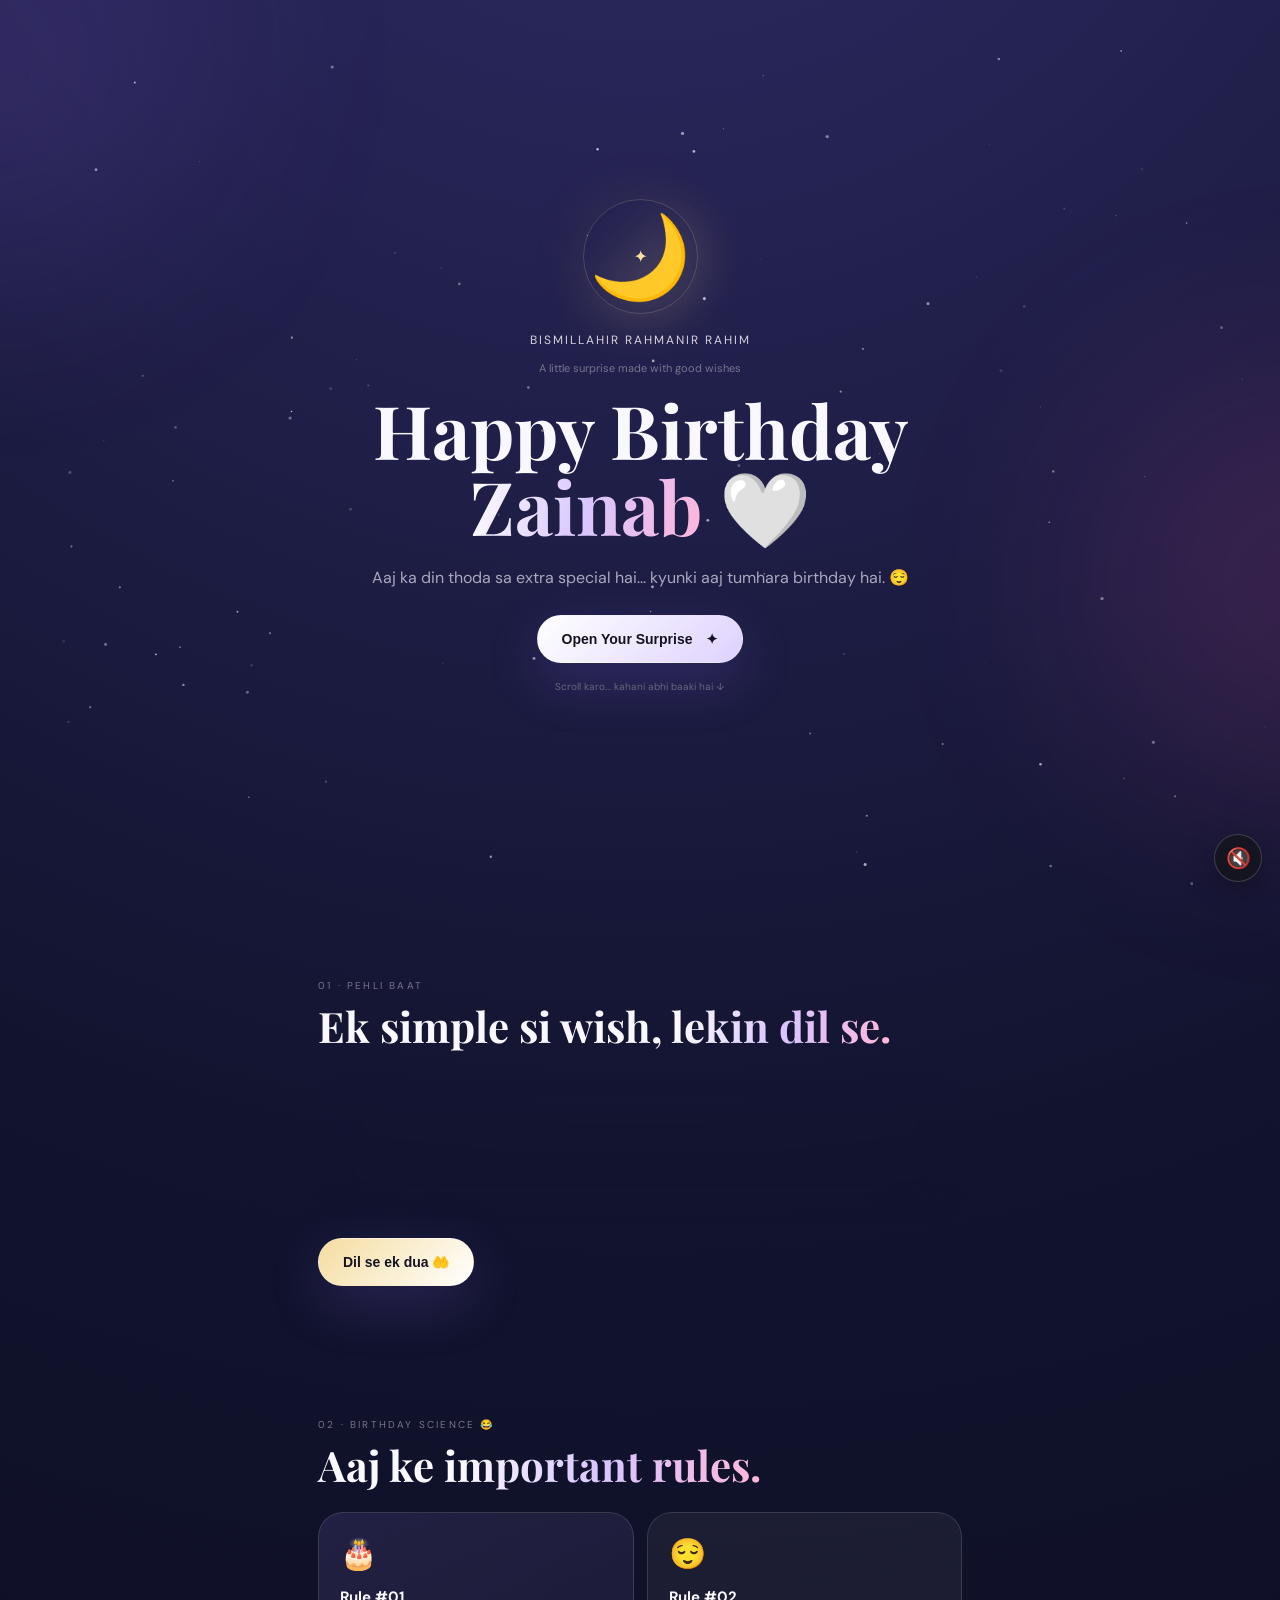
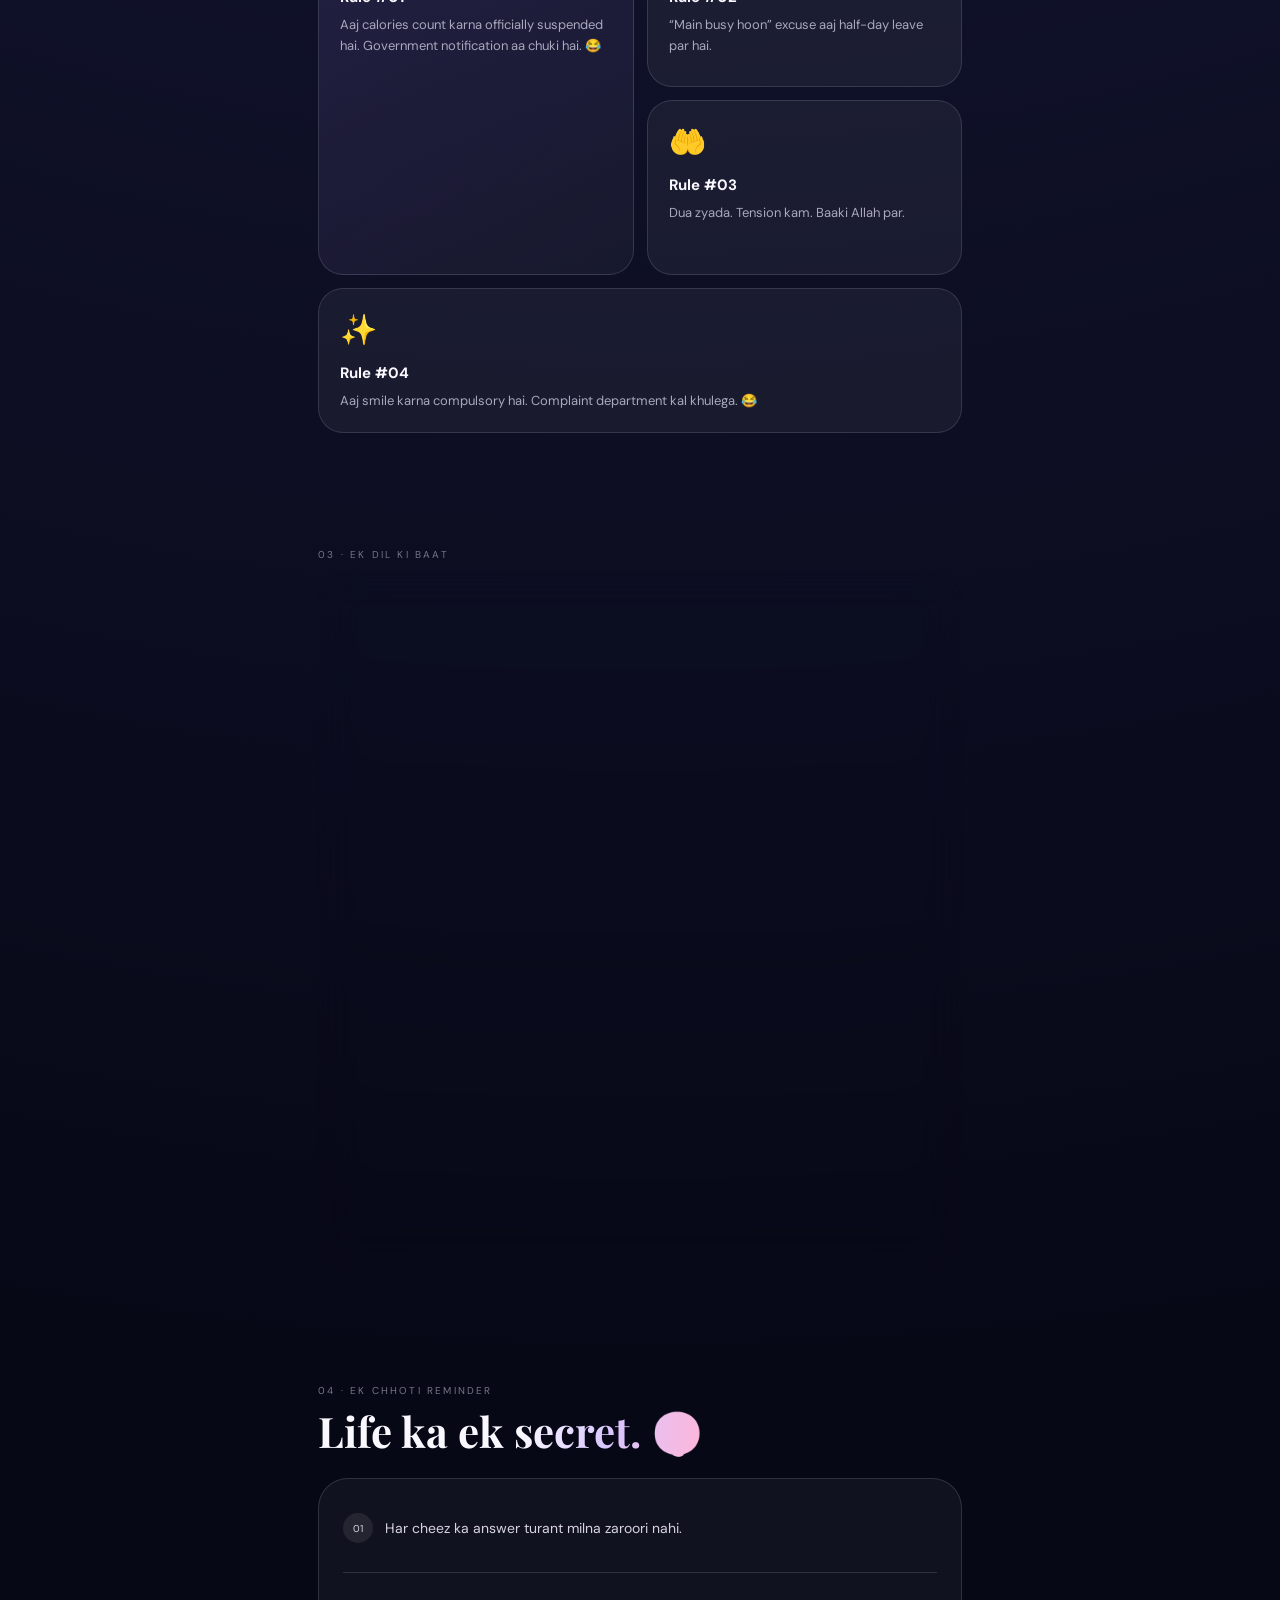
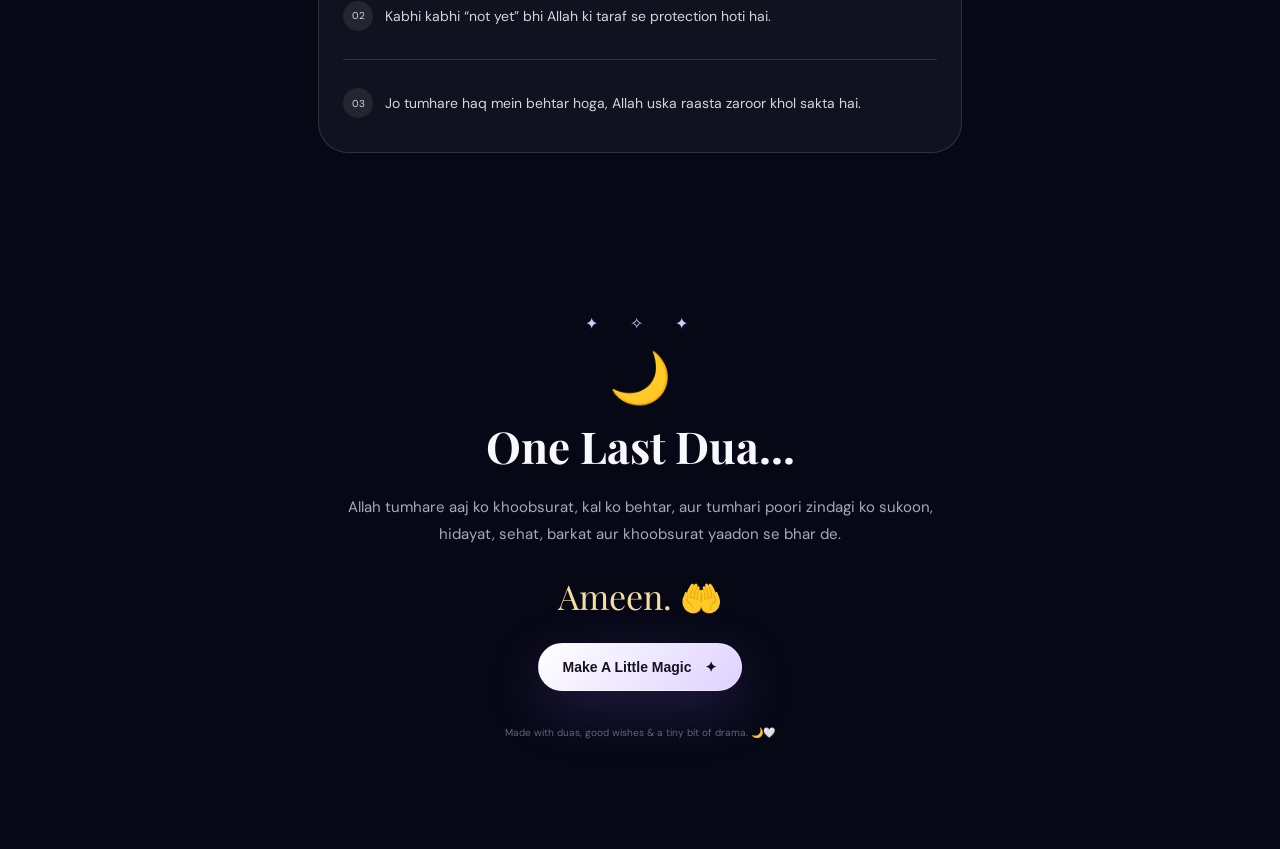
==== commit cc9e1807: "Refactor index.html for improved structure and content" ====
--- a/index.html
+++ b/index.html
@@ -1,14 +1,8 @@
 <!DOCTYPE html>
 <html lang="en">
-
 <head>
-
   <meta charset="UTF-8">
-
-  <meta
-    name="viewport"
-    content="width=device-width, initial-scale=1.0"
-  >
+  <meta name="viewport" content="width=device-width, initial-scale=1.0">
 
   <title>For Zainab 🤍</title>
 
@@ -17,235 +11,41 @@
     content="A little birthday surprise made specially for Zainab."
   >
 
+  <meta name="theme-color" content="#070816">
+
+  <link rel="preconnect" href="https://fonts.googleapis.com">
+  <link rel="preconnect" href="https://fonts.gstatic.com" crossorigin>
+
+  <link
+    href="https://fonts.googleapis.com/css2?family=DM+Sans:wght@400;500;700&family=Playfair+Display:wght@600;700&display=swap"
+    rel="stylesheet"
+  >
+
   <link rel="stylesheet" href="style.css">
-
-  <style>
-
-    /* =========================
-       MUSIC BUTTON
-    ========================= */
-
-    #musicControl {
-
-      position: fixed;
-
-      right: 18px;
-      bottom: 18px;
-
-      z-index: 9999;
-
-      width: 48px;
-      height: 48px;
-
-      border: 1px solid rgba(255,255,255,.18);
-
-      border-radius: 50%;
-
-      background: rgba(20,20,30,.85);
-
-      color: white;
-
-      backdrop-filter: blur(10px);
-
-      cursor: pointer;
-
-      font-size: 20px;
-
-      box-shadow:
-        0 8px 30px rgba(0,0,0,.3);
-
-      transition: .25s;
-
-    }
-
-
-    #musicControl:hover {
-
-      transform: scale(1.08);
-
-    }
-
-
-    /* =========================
-       TOAST
-    ========================= */
-
-    #toast {
-
-      position: fixed;
-
-      left: 50%;
-
-      bottom: 80px;
-
-      transform:
-        translateX(-50%)
-        translateY(20px);
-
-      background:
-        rgba(20,20,30,.92);
-
-      color: white;
-
-      padding: 12px 18px;
-
-      border-radius: 14px;
-
-      font-size: 14px;
-
-      opacity: 0;
-
-      pointer-events: none;
-
-      transition: .3s;
-
-      z-index: 10000;
-
-      backdrop-filter: blur(12px);
-
-    }
-
-
-    #toast.show {
-
-      opacity: 1;
-
-      transform:
-        translateX(-50%)
-        translateY(0);
-
-    }
-
-
-    /* =========================
-       MUSIC NOTES
-    ========================= */
-
-    .music-note {
-
-      position: fixed;
-
-      pointer-events: none;
-
-      z-index: 9998;
-
-      font-size: 18px;
-
-      animation:
-        musicFloat 3s ease-out forwards;
-
-    }
-
-
-    @keyframes musicFloat {
-
-      0% {
-
-        opacity: 0;
-
-        transform:
-          translateY(20px)
-          scale(.7);
-
-      }
-
-      20% {
-
-        opacity: 1;
-
-      }
-
-      100% {
-
-        opacity: 0;
-
-        transform:
-          translateY(-100px)
-          scale(1.2);
-
-      }
-
-    }
-
-
-    /* =========================
-       HEARTS
-    ========================= */
-
-    .celebrate-heart {
-
-      position: fixed;
-
-      pointer-events: none;
-
-      z-index: 9998;
-
-      font-size: 22px;
-
-      animation:
-        heartFloat 3s ease-out forwards;
-
-    }
-
-
-    @keyframes heartFloat {
-
-      0% {
-
-        opacity: 0;
-
-        transform:
-          translateY(0)
-          scale(.5);
-
-      }
-
-      15% {
-
-        opacity: 1;
-
-      }
-
-      100% {
-
-        opacity: 0;
-
-        transform:
-          translateY(-180px)
-          rotate(25deg)
-          scale(1.3);
-
-      }
-
-    }
-
-  </style>
-
 </head>
 
-
 <body>
 
-
-  <!-- =========================
-       BACKGROUND MUSIC
-  ========================= -->
-
-  <audio
-    id="bgMusic"
-    loop
-    preload="auto"
-  >
-
-    <source
-      src="birthday-song.mp3"
-      type="audio/mpeg"
-    >
-
+  <div id="loader">
+    <div class="loader-moon">🌙</div>
+
+    <h3>Ek chhota sa surprise...</h3>
+
+    <p>Thoda sabr karo, Zainab 😌</p>
+
+    <div class="loading">
+      <span></span>
+    </div>
+  </div>
+
+  <canvas id="stars"></canvas>
+
+  <div class="glow glow-one"></div>
+  <div class="glow glow-two"></div>
+
+  <audio id="bgMusic" loop preload="metadata">
+    <source src="birthday-song.mp3" type="audio/mpeg">
   </audio>
-
-
-  <!-- MUSIC BUTTON -->
 
   <button
     id="musicControl"
@@ -256,181 +56,70 @@
     🔇
   </button>
 
-
-
-  <!-- =========================
-       LOADING SCREEN
-  ========================= -->
-
-  <div id="loader">
-
-    <div class="loader-moon">
-      🌙
-    </div>
-
-    <h3>
-      Ek chhota sa surprise...
-    </h3>
-
-    <p>
-      Thoda sabr karo, Zainab 😌
-    </p>
-
-    <div class="loading">
-
-      <span></span>
-
-    </div>
-
-  </div>
-
-
-
-  <!-- =========================
-       BACKGROUND
-  ========================= -->
-
-  <canvas id="stars"></canvas>
-
-  <div class="glow glow-one"></div>
-
-  <div class="glow glow-two"></div>
-
-
-
   <main>
 
-
-    <!-- =========================
-         HERO
-    ========================= -->
-
     <section class="hero">
 
-
       <div class="moon-area">
-
         <div class="moon-ring"></div>
 
-        <div class="moon">
-          🌙
-        </div>
-
-        <span class="orbit-star star-one">
-          ✦
-        </span>
-
-        <span class="orbit-star star-two">
-          ✧
-        </span>
-
-      </div>
-
-
+        <div class="moon">🌙</div>
+
+        <span class="orbit-star star-one">✦</span>
+        <span class="orbit-star star-two">✧</span>
+      </div>
 
       <div class="bismillah">
-
         Bismillahir Rahmanir Rahim
-
-      </div>
-
-
+      </div>
 
       <p class="small-title">
-
         A little surprise made with good wishes
-
       </p>
 
-
-
       <h1>
-
         Happy Birthday
-
-        <span>
-          Zainab
-        </span>
-
+        <span>Zainab</span>
         🤍
-
       </h1>
 
-
-
       <p class="hero-text">
-
         Aaj ka din thoda sa extra special hai...
         kyunki aaj tumhara birthday hai. 😌
-
       </p>
-
-
 
       <button
         id="openBtn"
         class="main-button"
         type="button"
       >
-
-        <span>
-          Open Your Surprise
-        </span>
-
-        <b>
-          ✦
-        </b>
-
+        <span>Open Your Surprise</span>
+        <b>✦</b>
       </button>
 
-
-
       <div class="scroll-hint">
-
         Scroll karo... kahani abhi baaki hai ↓
-
-      </div>
-
-
-    </section>
-
-
-
-    <!-- =========================
-         SECTION 01
-    ========================= -->
-
-    <section
-      class="section"
-      id="wish"
-    >
+      </div>
+
+    </section>
+
+
+    <section class="section" id="wish">
 
       <div class="section-number">
-
         01 · PEHLI BAAT
-
-      </div>
-
-
+      </div>
 
       <h2>
-
         Ek simple si wish,
-
-        <span>
-          lekin dil se.
-        </span>
-
+        <span>lekin dil se.</span>
       </h2>
 
-
-
       <div class="glass-card">
 
         <div class="card-light"></div>
 
         <p>
-
           Aaj tumhari zindagi ka ek aur khoobsurat
           saal shuru hua.
 
@@ -444,36 +133,23 @@
           thodi si feelings,
 
           aur sabse zyada duayein. 🤍
-
-        </p>
-
-      </div>
-
-
+        </p>
+
+      </div>
 
       <button
         id="duaBtn"
         class="gold-button"
         type="button"
       >
-
         Dil se ek dua 🤲
-
       </button>
 
-
-
-      <div
-        id="duaBox"
-        class="dua-box"
-      >
-
-        <div class="dua-icon">
-          🤲
-        </div>
+      <div id="duaBox" class="dua-box">
+
+        <div class="dua-icon">🤲</div>
 
         <p>
-
           Allah tumhari zindagi mein sukoon,
           barkat aur halal khushiyan ata farmaaye.
 
@@ -484,222 +160,132 @@
 
           aur tumhari har jaiz dua ko tumhare haq mein
           behtareen waqt par qubool farmaaye.
-
         </p>
 
         <strong>
-
           Ameen Ya Rabbal Aalameen. 🤍
-
         </strong>
 
       </div>
 
-
-    </section>
-
-
-
-    <!-- =========================
-         SECTION 02
-    ========================= -->
-
-    <section
-      class="section"
-      id="fun"
-    >
+    </section>
+
+
+    <section class="section" id="fun">
 
       <div class="section-number">
-
         02 · BIRTHDAY SCIENCE 😂
-
-      </div>
-
-
+      </div>
 
       <h2>
-
         Aaj ke
-
-        <span>
-          important rules.
-        </span>
-
+        <span>important rules.</span>
       </h2>
 
-
-
       <div class="cards">
 
-
         <div class="fun-card large">
 
-          <div class="emoji">
-            🎂
-          </div>
-
-          <h3>
-            Rule #01
-          </h3>
-
-          <p>
-
+          <div class="emoji">🎂</div>
+
+          <h3>Rule #01</h3>
+
+          <p>
             Aaj calories count karna
             officially suspended hai.
 
             Government notification aa chuki hai. 😂
-
-          </p>
-
-        </div>
-
+          </p>
+
+        </div>
 
 
         <div class="fun-card">
 
-          <div class="emoji">
-            😌
-          </div>
-
-          <h3>
-            Rule #02
-          </h3>
-
-          <p>
-
+          <div class="emoji">😌</div>
+
+          <h3>Rule #02</h3>
+
+          <p>
             “Main busy hoon” excuse
             aaj half-day leave par hai.
-
-          </p>
-
-        </div>
-
+          </p>
+
+        </div>
 
 
         <div class="fun-card">
 
-          <div class="emoji">
-            🤲
-          </div>
-
-          <h3>
-            Rule #03
-          </h3>
-
-          <p>
-
+          <div class="emoji">🤲</div>
+
+          <h3>Rule #03</h3>
+
+          <p>
             Dua zyada.
             Tension kam.
             Baaki Allah par.
-
-          </p>
-
-        </div>
-
+          </p>
+
+        </div>
 
 
         <div class="fun-card wide">
 
-          <div class="emoji">
-            ✨
-          </div>
-
-          <h3>
-            Rule #04
-          </h3>
-
-          <p>
-
+          <div class="emoji">✨</div>
+
+          <h3>Rule #04</h3>
+
+          <p>
             Aaj smile karna compulsory hai.
 
             Complaint department kal khulega. 😂
-
-          </p>
-
-        </div>
-
-
-      </div>
-
-    </section>
-
-
-
-    <!-- =========================
-         LETTER
-    ========================= -->
-
-    <section
-      class="section"
-      id="letter"
-    >
+          </p>
+
+        </div>
+
+      </div>
+
+    </section>
+
+
+    <section class="section" id="letter">
 
       <div class="section-number">
-
         03 · EK DIL KI BAAT
-
-      </div>
-
-
+      </div>
 
       <div class="letter">
 
         <div class="letter-glow"></div>
 
-
-
         <div class="stamp">
-
-          FOR
-          <br>
+          FOR<br>
           YOU
-
-        </div>
-
-
-
-        <div class="letter-icon">
-          💌
-        </div>
-
-
-
-        <h2>
-          Zainab,
-        </h2>
-
-
+        </div>
+
+        <div class="letter-icon">💌</div>
+
+        <h2>Zainab,</h2>
 
         <p>
-
           Kabhi kabhi kuch log zindagi mein
           bina kisi announcement ke aa jaate hain,
 
           lekin dheere dheere unki presence
           important lagne lagti hai.
-
-        </p>
-
-
+        </p>
 
         <p>
-
           Tum unhi achhe logon mein se ho
           jinke liye dil se achha sochne ka
           mann karta hai.
-
-        </p>
-
-
+        </p>
 
         <div class="quote">
 
-          <span>
-            “
-          </span>
-
-          <p>
-
+          <span>“</span>
+
+          <p>
             Jab dil pareshaan ho,
             Allah sukoon de.
 
@@ -709,15 +295,11 @@
             Aur jab tum kisi achhi cheez ki dua karo,
 
             Allah tumhe usse bhi behtar ata kare.
-
-          </p>
-
-        </div>
-
-
+          </p>
+
+        </div>
 
         <p>
-
           Allah tumhare imaan,
           sehat,
           ilm,
@@ -730,178 +312,103 @@
           expectations se bhi zyada khoobsurat bana de.
 
           Ameen. 🤲
-
-        </p>
-
-
+        </p>
 
         <p class="funny">
-
           Aur haan...
 
           itni serious duaon ke baad ek zaroori
           announcement:
 
           <b>
-
             aaj zyada smile karna mandatory hai.
-
           </b>
 
           😌😂
-
-        </p>
-
-
+        </p>
 
         <div class="signature">
-
           With sincere duas & good wishes,
-
           <br>
-
           <b>
-
             Someone who genuinely wishes you well 🤍
-
           </b>
-
-        </div>
-
-
-      </div>
-
-    </section>
-
-
-
-    <!-- =========================
-         SECTION 04
-    ========================= -->
-
-    <section class="section">
-
+        </div>
+
+      </div>
+
+    </section>
+
+
+    <section class="section" id="secret">
 
       <div class="section-number">
-
         04 · EK CHHOTI REMINDER
-
-      </div>
-
-
+      </div>
 
       <h2>
-
         Life ka ek
-
-        <span>
-          secret. 🤫
-        </span>
-
+        <span>secret. 🤫</span>
       </h2>
 
-
-
       <div class="secret-card">
 
-
         <div class="secret-row">
 
-          <div class="number">
-            01
-          </div>
-
-          <p>
-
+          <div class="number">01</div>
+
+          <p>
             Har cheez ka answer turant milna zaroori nahi.
-
-          </p>
-
-        </div>
-
-
+          </p>
+
+        </div>
 
         <div class="line"></div>
 
-
-
         <div class="secret-row">
 
-          <div class="number">
-            02
-          </div>
-
-          <p>
-
+          <div class="number">02</div>
+
+          <p>
             Kabhi kabhi “not yet” bhi Allah ki taraf se
             protection hoti hai.
-
-          </p>
-
-        </div>
-
-
+          </p>
+
+        </div>
 
         <div class="line"></div>
 
-
-
         <div class="secret-row">
 
-          <div class="number">
-            03
-          </div>
-
-          <p>
-
+          <div class="number">03</div>
+
+          <p>
             Jo tumhare haq mein behtar hoga,
             Allah uska raasta zaroor khol sakta hai.
-
-          </p>
-
-        </div>
-
-
-      </div>
-
-    </section>
-
-
-
-    <!-- =========================
-         FINAL
-    ========================= -->
-
-    <section
-      class="final section"
-    >
+          </p>
+
+        </div>
+
+      </div>
+
+    </section>
+
+
+    <section class="final section" id="final">
 
       <div class="final-stars">
-
         ✦　✧　✦
-
-      </div>
-
-
+      </div>
 
       <div class="final-moon">
-
         🌙
-
-      </div>
-
-
+      </div>
 
       <h2>
-
         One Last Dua...
-
       </h2>
 
-
-
       <p>
-
         Allah tumhare aaj ko khoobsurat,
 
         kal ko behtar,
@@ -914,417 +421,34 @@
         barkat
 
         aur khoobsurat yaadon se bhar de.
-
       </p>
 
-
-
       <div class="ameen">
-
         Ameen. 🤲
-
-      </div>
-
-
+      </div>
 
       <button
         id="celebrateBtn"
         class="main-button"
         type="button"
       >
-
         Make A Little Magic
-
-        <b>
-          ✦
-        </b>
-
+        <b>✦</b>
       </button>
 
-
-
       <footer>
-
         Made with duas,
         good wishes &
         a tiny bit of drama. 🌙🤍
-
       </footer>
 
-
-    </section>
-
+    </section>
 
   </main>
 
-
-
-  <!-- TOAST -->
-
   <div id="toast"></div>
 
-
-
-  <!-- =========================
-       JAVASCRIPT
-  ========================= -->
-
-  <script>
-
-    /* =========================
-       ELEMENTS
-    ========================= */
-
-    const music =
-      document.getElementById("bgMusic");
-
-    const musicControl =
-      document.getElementById("musicControl");
-
-    const openBtn =
-      document.getElementById("openBtn");
-
-    const duaBtn =
-      document.getElementById("duaBtn");
-
-    const duaBox =
-      document.getElementById("duaBox");
-
-    const celebrateBtn =
-      document.getElementById("celebrateBtn");
-
-    const toast =
-      document.getElementById("toast");
-
-    const loader =
-      document.getElementById("loader");
-
-
-    /* =========================
-       LOADER
-    ========================= */
-
-    window.addEventListener("load", () => {
-
-      setTimeout(() => {
-
-        if (loader) {
-
-          loader.classList.add("hide");
-
-        }
-
-      }, 1700);
-
-    });
-
-
-    /* =========================
-       TOAST
-    ========================= */
-
-    function showToast(message) {
-
-      if (!toast) return;
-
-      toast.textContent = message;
-
-      toast.classList.add("show");
-
-      setTimeout(() => {
-
-        toast.classList.remove("show");
-
-      }, 3000);
-
-    }
-
-
-    /* =========================
-       MUSIC
-    ========================= */
-
-    async function startMusic() {
-
-      if (!music) return;
-
-      try {
-
-        music.volume = 0.45;
-
-        await music.play();
-
-        musicControl.textContent = "🔊";
-
-        createMusicNotes();
-
-      } catch (error) {
-
-        console.log(
-          "Music could not start:",
-          error
-        );
-
-        musicControl.textContent = "🎵";
-
-        showToast(
-          "Music start nahi hua — 🎵 button dabao"
-        );
-
-      }
-
-    }
-
-
-    /* =========================
-       MUSIC CONTROL
-    ========================= */
-
-    musicControl.addEventListener(
-      "click",
-      async () => {
-
-        if (music.paused) {
-
-          await startMusic();
-
-        } else {
-
-          music.pause();
-
-          musicControl.textContent = "🔇";
-
-          showToast("Music paused");
-
-        }
-
-      }
-    );
-
-
-    /* =========================
-       OPEN SURPRISE
-    ========================= */
-
-    openBtn.addEventListener(
-      "click",
-      async () => {
-
-        /* Music starts after user click */
-
-        await startMusic();
-
-
-        /* Scroll to first section */
-
-        setTimeout(() => {
-
-          const wish =
-            document.getElementById("wish");
-
-          if (wish) {
-
-            wish.scrollIntoView({
-
-              behavior: "smooth",
-
-              block: "start"
-
-            });
-
-          }
-
-        }, 200);
-
-
-        /* Button change */
-
-        openBtn.innerHTML = `
-
-          <span>
-            Surprise Opened 🤍
-          </span>
-
-          <b>
-            ✓
-          </b>
-
-        `;
-
-      }
-    );
-
-
-    /* =========================
-       DUA
-    ========================= */
-
-    duaBtn.addEventListener(
-      "click",
-      () => {
-
-        duaBox.classList.toggle("open");
-
-
-        if (
-          duaBox.classList.contains("open")
-        ) {
-
-          duaBtn.textContent =
-            "Dua dil se 🤲🤍";
-
-          createHearts(12);
-
-        } else {
-
-          duaBtn.textContent =
-            "Dil se ek dua 🤲";
-
-        }
-
-      }
-    );
-
-
-    /* =========================
-       FINAL MAGIC
-    ========================= */
-
-    celebrateBtn.addEventListener(
-      "click",
-      async () => {
-
-        await startMusic();
-
-        createHearts(30);
-
-        showToast(
-          "Allah Zainab ko hamesha khush rakhe. Ameen Ya Rabb 🤲🤍"
-        );
-
-      }
-    );
-
-
-    /* =========================
-       MUSIC NOTES
-    ========================= */
-
-    function createMusicNotes() {
-
-      const notes = [
-        "♪",
-        "♫",
-        "♩",
-        "🎵"
-      ];
-
-
-      for (
-        let i = 0;
-        i < 8;
-        i++
-      ) {
-
-        setTimeout(() => {
-
-          const note =
-            document.createElement("div");
-
-          note.className =
-            "music-note";
-
-          note.textContent =
-            notes[
-              Math.floor(
-                Math.random() *
-                notes.length
-              )
-            ];
-
-          note.style.left =
-            Math.random() * 90 + "%";
-
-          note.style.bottom =
-            Math.random() * 20 + 10 + "px";
-
-          document.body.appendChild(note);
-
-
-          setTimeout(() => {
-
-            note.remove();
-
-          }, 3000);
-
-        }, i * 350);
-
-      }
-
-    }
-
-
-    /* =========================
-       HEARTS
-    ========================= */
-
-    function createHearts(amount) {
-
-      const hearts = [
-        "🤍",
-        "❤️",
-        "🌸",
-        "✨",
-        "🥹"
-      ];
-
-
-      for (
-        let i = 0;
-        i < amount;
-        i++
-      ) {
-
-        setTimeout(() => {
-
-          const heart =
-            document.createElement("div");
-
-          heart.className =
-            "celebrate-heart";
-
-          heart.textContent =
-            hearts[
-              Math.floor(
-                Math.random() *
-                hearts.length
-              )
-            ];
-
-          heart.style.left =
-            Math.random() * 95 + "%";
-
-          heart.style.bottom =
-            "30px";
-
-          document.body.appendChild(heart);
-
-
-          setTimeout(() => {
-
-            heart.remove();
-
-          }, 3000);
-
-        }, i * 80);
-
-      }
-
-    }
-
-  </script>
-
+  <script src="script.js" defer></script>
 
 </body>
-
 </html>
--- a/style.css
+++ b/style.css
@@ -1,433 +1,295 @@
 @import url('https://fonts.googleapis.com/css2?family=DM+Sans:wght@400;500;700&family=Playfair+Display:wght@600;700&display=swap');
 
-
-:root{
-
-  --background:#070816;
-  --white:#faf8ff;
-  --muted:#aaa8bd;
-
-  --purple:#ad91ff;
-  --pink:#ff9fd0;
-
-  --gold:#f5dda0;
-
-  --border:rgba(255,255,255,.13);
-
-}
-
-
-*{
-
-  box-sizing:border-box;
-
-}
-
-
-html{
-
-  scroll-behavior:smooth;
-
-}
-
-
-body{
-
-  margin:0;
-
-  min-height:100vh;
-
-  overflow-x:hidden;
-
-  color:var(--white);
-
-  font-family:
-  "DM Sans",
-  Arial,
-  sans-serif;
-
-  background:
-
+:root {
+  --background: #070816;
+  --white: #faf8ff;
+  --muted: #aaa8bd;
+  --purple: #ad91ff;
+  --pink: #ff9fd0;
+  --gold: #f5dda0;
+  --border: rgba(255, 255, 255, 0.13);
+}
+
+* {
+  box-sizing: border-box;
+}
+
+html {
+  scroll-behavior: smooth;
+}
+
+body {
+  margin: 0;
+  min-height: 100vh;
+  overflow-x: hidden;
+  color: var(--white);
+  font-family: "DM Sans", Arial, sans-serif;
+
+  background:
     radial-gradient(
       circle at 50% -10%,
       #302c68 0%,
       #12142f 35%,
       var(--background) 75%
     );
-
-}
-
-
-body::before{
-
-  content:"";
-
-  position:fixed;
-
-  inset:0;
-
-  pointer-events:none;
-
-  z-index:1;
-
-  opacity:.3;
-
-  background:
-
+}
+
+body::before {
+  content: "";
+  position: fixed;
+  inset: 0;
+  pointer-events: none;
+  z-index: 1;
+  opacity: 0.3;
+
+  background:
     linear-gradient(
-      rgba(255,255,255,.018) 1px,
+      rgba(255, 255, 255, 0.018) 1px,
       transparent 1px
     ),
-
     linear-gradient(
       90deg,
-      rgba(255,255,255,.018) 1px,
+      rgba(255, 255, 255, 0.018) 1px,
       transparent 1px
     );
 
-  background-size:
-  48px 48px;
-
-}
-
-
-#stars{
-
-  position:fixed;
-
-  inset:0;
-
-  width:100%;
-
-  height:100%;
-
-  z-index:0;
-
-  pointer-events:none;
-
-}
-
-
-.glow{
-
-  position:fixed;
-
-  width:450px;
-
-  height:450px;
-
-  border-radius:50%;
-
-  filter:blur(110px);
-
-  opacity:.13;
-
-  pointer-events:none;
-
-}
-
-
-.glow-one{
-
-  background:#9c73ff;
-
-  left:-240px;
-
-  top:-170px;
-
-}
-
-
-.glow-two{
-
-  background:#ff5bb5;
-
-  right:-250px;
-
-  top:40%;
-
-}
-
-
-/* LOADER */
-
-
-#loader{
-
-  position:fixed;
-
-  inset:0;
-
-  background:#070816;
-
-  z-index:100;
-
-  display:flex;
-
-  flex-direction:column;
-
-  justify-content:center;
-
-  align-items:center;
-
-  gap:12px;
-
-  transition:.8s;
-
-}
-
-
-#loader.hide{
-
-  opacity:0;
-
-  visibility:hidden;
-
-}
-
-
-.loader-moon{
-
-  font-size:70px;
-
-  animation:float 2s infinite;
-
-}
-
-
-#loader h3{
-
-  margin:0;
-
-  font-size:14px;
-
-}
-
-
-#loader p{
-
-  color:#77758a;
-
-  font-size:11px;
-
-}
-
-
-.loading{
-
-  width:190px;
-
-  height:3px;
-
-  background:#25273b;
-
-  border-radius:20px;
-
-  overflow:hidden;
-
-}
-
-
-.loading span{
-
-  display:block;
-
-  width:0;
-
-  height:100%;
-
-  background:
-
+  background-size: 48px 48px;
+}
+
+/* =========================
+   STARS
+========================= */
+
+#stars {
+  position: fixed;
+  inset: 0;
+  width: 100%;
+  height: 100%;
+  z-index: 0;
+  pointer-events: none;
+}
+
+/* =========================
+   GLOW
+========================= */
+
+.glow {
+  position: fixed;
+  width: 450px;
+  height: 450px;
+  border-radius: 50%;
+  filter: blur(110px);
+  opacity: 0.13;
+  pointer-events: none;
+}
+
+.glow-one {
+  background: #9c73ff;
+  left: -240px;
+  top: -170px;
+}
+
+.glow-two {
+  background: #ff5bb5;
+  right: -250px;
+  top: 40%;
+}
+
+/* =========================
+   LOADER
+========================= */
+
+#loader {
+  position: fixed;
+  inset: 0;
+  background: #070816;
+  z-index: 100;
+
+  display: flex;
+  flex-direction: column;
+  justify-content: center;
+  align-items: center;
+
+  gap: 12px;
+
+  transition:
+    opacity 0.8s ease,
+    visibility 0.8s ease;
+}
+
+#loader.hide {
+  opacity: 0;
+  visibility: hidden;
+  pointer-events: none;
+}
+
+.loader-moon {
+  font-size: 70px;
+  animation: float 2s infinite;
+}
+
+#loader h3 {
+  margin: 0;
+  font-size: 14px;
+}
+
+#loader p {
+  color: #77758a;
+  font-size: 11px;
+}
+
+.loading {
+  width: 190px;
+  height: 3px;
+  background: #25273b;
+  border-radius: 20px;
+  overflow: hidden;
+}
+
+.loading span {
+  display: block;
+  width: 0;
+  height: 100%;
+
+  background:
     linear-gradient(
       90deg,
       var(--purple),
       var(--pink)
     );
 
+  animation: loading 1.7s forwards;
+}
+
+/* =========================
+   MAIN
+========================= */
+
+main {
+  position: relative;
+  z-index: 2;
+
+  width: 100%;
+  max-width: 680px;
+
+  margin: auto;
+
+  padding:
+    18px
+    18px
+    100px;
+}
+
+/* =========================
+   HERO
+========================= */
+
+.hero {
+  min-height: 94vh;
+
+  display: flex;
+  flex-direction: column;
+
+  justify-content: center;
+  align-items: center;
+
+  text-align: center;
+}
+
+.moon-area {
+  position: relative;
+
+  width: 150px;
+  height: 135px;
+
+  display: grid;
+  place-items: center;
+
+  margin-bottom: 8px;
+}
+
+.moon {
+  font-size: 82px;
+
+  filter:
+    drop-shadow(
+      0 0 30px
+      rgba(255, 220, 145, 0.4)
+    );
+
   animation:
-  loading 1.7s forwards;
-
-}
-
-
-/* MAIN */
-
-
-main{
-
-  position:relative;
-
-  z-index:2;
-
-  width:100%;
-
-  max-width:680px;
-
-  margin:auto;
-
-  padding:
-  18px
-  18px
-  100px;
-
-}
-
-
-/* HERO */
-
-
-.hero{
-
-  min-height:94vh;
-
-  display:flex;
-
-  flex-direction:column;
-
-  justify-content:center;
-
-  align-items:center;
-
-  text-align:center;
-
-}
-
-
-.moon-area{
-
-  position:relative;
-
-  width:150px;
-
-  height:135px;
-
-  display:grid;
-
-  place-items:center;
-
-  margin-bottom:8px;
-
-}
-
-
-.moon{
-
-  font-size:82px;
-
-  filter:
-  drop-shadow(
-    0 0 30px
-    rgba(255,220,145,.4)
-  );
-
+    float 3.2s ease-in-out infinite;
+}
+
+.moon-ring {
+  position: absolute;
+
+  width: 115px;
+  height: 115px;
+
+  border:
+    1px solid
+    rgba(255, 230, 165, 0.18);
+
+  border-radius: 50%;
+
+  box-shadow:
+    0 0 65px
+    rgba(255, 220, 145, 0.08);
+}
+
+.orbit-star {
+  position: absolute;
+  color: #f7dfa4;
+}
+
+.star-one {
   animation:
-  float 3.2s ease-in-out infinite;
-
-}
-
-
-.moon-ring{
-
-  position:absolute;
-
-  width:115px;
-
-  height:115px;
-
-  border:
-
-    1px solid
-    rgba(255,230,165,.18);
-
-  border-radius:50%;
-
-  box-shadow:
-  0 0 65px
-  rgba(255,220,145,.08);
-
-}
-
-
-.orbit-star{
-
-  position:absolute;
-
-  color:#f7dfa4;
-
-}
-
-
-.star-one{
-
+    orbit 7s linear infinite;
+}
+
+.star-two {
   animation:
-  orbit 7s linear infinite;
-
-}
-
-
-.star-two{
-
-  animation:
-  orbitReverse 10s linear infinite;
-
-}
-
-
-.bismillah{
-
-  color:#d6d2df;
-
-  font-size:12px;
-
-  letter-spacing:2px;
-
-  text-transform:uppercase;
-
-}
-
-
-.small-title{
-
-  color:#77758b;
-
-  font-size:11px;
+    orbitReverse 10s linear infinite;
+}
+
+.bismillah {
+  color: #d6d2df;
+  font-size: 12px;
+  letter-spacing: 2px;
+  text-transform: uppercase;
+}
+
+.small-title {
+  color: #77758b;
+  font-size: 11px;
 
   margin:
-  13px 0
-  5px;
-
-}
-
+    13px 0
+    5px;
+}
 
 h1,
-h2{
-
+h2 {
   font-family:
-  "Playfair Display",
-  Georgia,
-  serif;
-
-}
-
-
-h1{
-
+    "Playfair Display",
+    Georgia,
+    serif;
+}
+
+h1 {
   font-size:
-  clamp(43px,11vw,74px);
-
-  line-height:1.02;
+    clamp(43px, 11vw, 74px);
+
+  line-height: 1.02;
 
   margin:
-  12px 0;
-
-}
-
+    12px 0;
+}
 
 h1 span,
-h2 span{
-
-  background:
-
+h2 span {
+  background:
     linear-gradient(
       100deg,
       #fff,
@@ -435,50 +297,45 @@
       #ffb6d9
     );
 
-  -webkit-background-clip:text;
-
-  color:transparent;
-
-}
-
-
-.hero-text{
-
-  color:var(--muted);
-
-  font-size:16px;
+  -webkit-background-clip: text;
+  background-clip: text;
+
+  color: transparent;
+}
+
+.hero-text {
+  color: var(--muted);
+  font-size: 16px;
 
   margin:
-  12px 0
-  27px;
-
-}
-
+    12px 0
+    27px;
+}
+
+/* =========================
+   BUTTONS
+========================= */
 
 .main-button,
-.gold-button{
-
+.gold-button {
   border:
-
     1px solid
-    rgba(255,255,255,.2);
-
-  border-radius:999px;
+    rgba(255, 255, 255, 0.2);
+
+  border-radius: 999px;
 
   padding:
-  15px
-  24px;
-
-  font-weight:700;
-
-  font-size:14px;
-
-  cursor:pointer;
-
-  color:#161321;
-
-  background:
-
+    15px
+    24px;
+
+  font-weight: 700;
+  font-size: 14px;
+
+  cursor: pointer;
+
+  color: #161321;
+
+  background:
     linear-gradient(
       135deg,
       #fff,
@@ -486,883 +343,845 @@
     );
 
   box-shadow:
-
     0 18px 55px
-    rgba(145,113,255,.2);
+    rgba(145, 113, 255, 0.2);
 
   transition:
-  transform .25s,
-  box-shadow .25s;
-
-}
-
+    transform 0.25s ease,
+    box-shadow 0.25s ease;
+}
 
 .main-button:hover,
-.gold-button:hover{
+.gold-button:hover {
+  transform: translateY(-4px);
+
+  box-shadow:
+    0 25px 70px
+    rgba(145, 113, 255, 0.3);
+}
+
+.main-button:active,
+.gold-button:active {
+  transform: translateY(-1px) scale(0.98);
+}
+
+.main-button b {
+  margin-left: 10px;
+}
+
+.scroll-hint {
+  color: #68667a;
+  font-size: 10px;
+  margin-top: 17px;
+}
+
+/* =========================
+   SECTIONS
+========================= */
+
+.section {
+  margin-top: 115px;
+
+  opacity: 0;
 
   transform:
-  translateY(-4px);
-
-  box-shadow:
-
-    0 25px 70px
-    rgba(145,113,255,.3);
-
-}
-
-
-.main-button b{
-
-  margin-left:10px;
-
-}
-
-
-.scroll-hint{
-
-  color:#68667a;
-
-  font-size:10px;
-
-  margin-top:17px;
-
-}
-
-
-/* SECTIONS */
-
-
-.section{
-
-  margin-top:115px;
-
-  opacity:0;
+    translateY(42px);
+
+  visibility: hidden;
+
+  transition:
+    opacity 1s ease,
+    transform 1s ease,
+    visibility 1s ease;
+}
+
+.section.visible {
+  opacity: 1;
 
   transform:
-  translateY(42px);
-
-  transition:
-  opacity 1s,
-  transform 1s;
-
-}
-
-
-.section.visible{
-
-  opacity:1;
-
-  transform:none;
-
-}
-
-
-.section-number{
-
-  color:#77758a;
-
-  font-size:10px;
-
-  letter-spacing:2.2px;
-
-  margin-bottom:11px;
-
-}
-
-
-section h2{
-
-  font-size:42px;
-
-  line-height:1.12;
+    translateY(0);
+
+  visibility: visible;
+}
+
+.section-number {
+  color: #77758a;
+  font-size: 10px;
+  letter-spacing: 2.2px;
+  margin-bottom: 11px;
+}
+
+section h2 {
+  font-size: 42px;
+  line-height: 1.12;
 
   margin:
-  0 0
-  23px;
-
-}
-
-
-/* GLASS CARD */
-
-
-.glass-card{
-
-  position:relative;
-
-  overflow:hidden;
-
-  padding:28px;
+    0 0
+    23px;
+}
+
+/* =========================
+   GLASS CARD
+========================= */
+
+.glass-card {
+  position: relative;
+  overflow: hidden;
+
+  padding: 28px;
 
   border:
-
     1px solid
     var(--border);
 
-  border-radius:30px;
-
-  background:
-
+  border-radius: 30px;
+
+  background:
     linear-gradient(
       145deg,
-      rgba(255,255,255,.085),
-      rgba(255,255,255,.032)
+      rgba(255, 255, 255, 0.085),
+      rgba(255, 255, 255, 0.032)
     );
 
-  backdrop-filter:blur(20px);
+  backdrop-filter: blur(20px);
 
   box-shadow:
-
     0 30px 90px
-    rgba(0,0,0,.27);
-
-}
-
-
-.card-light{
-
-  position:absolute;
-
-  width:180px;
-
-  height:180px;
-
-  right:-80px;
-
-  top:-80px;
-
-  border-radius:50%;
-
-  background:#a98bff;
-
-  filter:blur(55px);
-
-  opacity:.14;
-
-}
-
+    rgba(0, 0, 0, 0.27);
+}
+
+.card-light {
+  position: absolute;
+
+  width: 180px;
+  height: 180px;
+
+  right: -80px;
+  top: -80px;
+
+  border-radius: 50%;
+
+  background: #a98bff;
+
+  filter: blur(55px);
+  opacity: 0.14;
+}
 
 .glass-card p,
-.letter p{
-
-  color:#d7d3df;
-
-  font-size:16px;
-
-  line-height:1.85;
-
-  margin:0;
-
-}
-
-
-.gold-button{
-
-  margin-top:18px;
-
-  background:
-
+.letter p {
+  color: #d7d3df;
+
+  font-size: 16px;
+  line-height: 1.85;
+
+  margin: 0;
+}
+
+.gold-button {
+  margin-top: 18px;
+
+  background:
     linear-gradient(
       135deg,
       var(--gold),
       #fff
     );
-
-}
-
-
-/* DUA */
-
-
-.dua-box{
-
-  max-height:0;
-
-  opacity:0;
-
-  overflow:hidden;
-
-  margin-top:15px;
+}
+
+/* =========================
+   DUA
+========================= */
+
+.dua-box {
+  max-height: 0;
+
+  opacity: 0;
+
+  overflow: hidden;
+
+  margin-top: 15px;
 
   padding:
-  0 22px;
-
-  border-radius:24px;
+    0 22px;
+
+  border-radius: 24px;
 
   border:
-
     1px solid
-    rgba(245,221,160,.18);
-
-  background:
-
-    rgba(245,221,160,.055);
+    rgba(245, 221, 160, 0.18);
+
+  background:
+    rgba(245, 221, 160, 0.055);
 
   transition:
-
-    max-height .8s,
-    opacity .6s,
-    padding .6s;
-
-}
-
-
-.dua-box.open{
-
-  max-height:350px;
-
-  opacity:1;
-
-  padding:22px;
-
-}
-
-
-.dua-icon{
-
-  font-size:28px;
-
-  margin-bottom:7px;
-
-}
-
-
-.dua-box strong{
-
-  color:var(--gold);
-
-  font-size:14px;
-
-}
-
-
-/* FUN CARDS */
-
-
-.cards{
-
-  display:grid;
+    max-height 0.8s ease,
+    opacity 0.6s ease,
+    padding 0.6s ease;
+}
+
+.dua-box.open {
+  max-height: 350px;
+
+  opacity: 1;
+
+  padding: 22px;
+}
+
+.dua-icon {
+  font-size: 28px;
+  margin-bottom: 7px;
+}
+
+.dua-box strong {
+  color: var(--gold);
+  font-size: 14px;
+}
+
+/* =========================
+   FUN CARDS
+========================= */
+
+.cards {
+  display: grid;
 
   grid-template-columns:
-  1fr
-  1fr;
-
-  gap:13px;
-
-}
-
-
-.fun-card{
-
-  padding:21px;
-
-  min-height:175px;
+    1fr
+    1fr;
+
+  gap: 13px;
+}
+
+.fun-card {
+  padding: 21px;
+
+  min-height: 175px;
 
   border:
-
     1px solid
     var(--border);
 
-  border-radius:25px;
-
-  background:
-
-    rgba(255,255,255,.05);
-
-  transition:.3s;
-
-}
-
-
-.fun-card:hover{
-
+  border-radius: 25px;
+
+  background:
+    rgba(255, 255, 255, 0.05);
+
+  transition:
+    transform 0.3s ease,
+    border-color 0.3s ease;
+}
+
+.fun-card:hover {
   transform:
-  translateY(-8px)
-  rotate(-.7deg);
+    translateY(-8px)
+    rotate(-0.7deg);
 
   border-color:
-  rgba(255,255,255,.25);
-
-}
-
-
-.fun-card.large{
-
-  grid-row:span 2;
-
-  min-height:363px;
-
-  background:
-
+    rgba(255, 255, 255, 0.25);
+}
+
+.fun-card.large {
+  grid-row: span 2;
+
+  min-height: 363px;
+
+  background:
     linear-gradient(
       145deg,
-      rgba(169,139,255,.12),
-      rgba(255,255,255,.04)
+      rgba(169, 139, 255, 0.12),
+      rgba(255, 255, 255, 0.04)
     );
-
-}
-
-
-.fun-card.wide{
-
-  grid-column:span 2;
-
-  min-height:140px;
-
-}
-
-
-.emoji{
-
-  font-size:30px;
-
-}
-
-
-.fun-card h3{
-
-  font-size:15px;
+}
+
+.fun-card.wide {
+  grid-column: span 2;
+  min-height: 140px;
+}
+
+.emoji {
+  font-size: 30px;
+}
+
+.fun-card h3 {
+  font-size: 15px;
 
   margin:
-  14px 0
-  7px;
-
-}
-
-
-.fun-card p{
-
-  color:var(--muted);
-
-  font-size:13px;
-
-  line-height:1.65;
-
-  margin:0;
-
-}
-
-
-/* LETTER */
-
-
-.letter{
-
-  position:relative;
-
-  overflow:hidden;
+    14px 0
+    7px;
+}
+
+.fun-card p {
+  color: var(--muted);
+
+  font-size: 13px;
+  line-height: 1.65;
+
+  margin: 0;
+}
+
+/* =========================
+   LETTER
+========================= */
+
+.letter {
+  position: relative;
+  overflow: hidden;
 
   padding:
-  32px
-  25px;
+    32px
+    25px;
 
   border:
-
     1px solid
     var(--border);
 
-  border-radius:30px;
-
-  background:
-
+  border-radius: 30px;
+
+  background:
     linear-gradient(
       145deg,
-      rgba(255,255,255,.085),
-      rgba(255,255,255,.032)
+      rgba(255, 255, 255, 0.085),
+      rgba(255, 255, 255, 0.032)
     );
 
-  backdrop-filter:blur(20px);
+  backdrop-filter: blur(20px);
 
   box-shadow:
-  0 30px 90px
-  rgba(0,0,0,.27);
-
-}
-
-
-.letter-glow{
-
-  position:absolute;
-
-  width:230px;
-
-  height:230px;
-
-  right:-130px;
-
-  top:-130px;
-
-  border-radius:50%;
-
-  background:#ff72b8;
-
-  filter:blur(80px);
-
-  opacity:.1;
-
-}
-
-
-.stamp{
-
-  position:absolute;
-
-  right:20px;
-
-  top:20px;
-
-  padding:8px 7px;
+    0 30px 90px
+    rgba(0, 0, 0, 0.27);
+}
+
+.letter-glow {
+  position: absolute;
+
+  width: 230px;
+  height: 230px;
+
+  right: -130px;
+  top: -130px;
+
+  border-radius: 50%;
+
+  background: #ff72b8;
+
+  filter: blur(80px);
+  opacity: 0.1;
+}
+
+.stamp {
+  position: absolute;
+
+  right: 20px;
+  top: 20px;
+
+  padding:
+    8px 7px;
 
   border:
-
     1px solid
-    rgba(255,255,255,.18);
-
-  border-radius:8px;
-
-  color:#aaa5ba;
-
-  font-size:8px;
-
-  letter-spacing:2px;
-
-  text-align:center;
-
-  transform:rotate(7deg);
-
-}
-
-
-.letter-icon{
-
-  font-size:36px;
-
-}
-
-
-.letter h2{
-
-  font-size:38px;
-
-}
-
-
-.quote{
-
-  display:flex;
-
-  gap:10px;
-
-  padding:20px;
+    rgba(255, 255, 255, 0.18);
+
+  border-radius: 8px;
+
+  color: #aaa5ba;
+
+  font-size: 8px;
+  letter-spacing: 2px;
+
+  text-align: center;
+
+  transform: rotate(7deg);
+}
+
+.letter-icon {
+  font-size: 36px;
+}
+
+.letter h2 {
+  font-size: 38px;
+}
+
+.quote {
+  display: flex;
+
+  gap: 10px;
+
+  padding: 20px;
 
   margin:
-  24px 0;
-
-  border-radius:21px;
-
-  background:
-  rgba(169,139,255,.07);
+    24px 0;
+
+  border-radius: 21px;
+
+  background:
+    rgba(169, 139, 255, 0.07);
 
   border:
-  1px solid
-  rgba(169,139,255,.15);
-
-}
-
-
-.quote span{
-
-  color:#bca5ff;
-
-  font-family:Georgia,serif;
-
-  font-size:45px;
-
-  line-height:.7;
-
-}
-
-
-.quote p{
-
-  margin:0!important;
-
-}
-
-
-.funny{
-
-  color:#e8cfe0!important;
-
-}
-
-
-.signature{
-
-  text-align:right;
-
-  margin-top:30px;
-
-  color:#9996a9;
-
-  font-size:12px;
-
-  line-height:1.8;
-
-}
-
-
-.signature b{
-
-  color:#e4dfeb;
-
-}
-
-
-/* SECRET */
-
-
-.secret-card{
-
-  padding:24px;
+    1px solid
+    rgba(169, 139, 255, 0.15);
+}
+
+.quote span {
+  color: #bca5ff;
+
+  font-family: Georgia, serif;
+
+  font-size: 45px;
+
+  line-height: 0.7;
+}
+
+.quote p {
+  margin: 0 !important;
+}
+
+.funny {
+  color: #e8cfe0 !important;
+}
+
+.signature {
+  text-align: right;
+
+  margin-top: 30px;
+
+  color: #9996a9;
+
+  font-size: 12px;
+
+  line-height: 1.8;
+}
+
+.signature b {
+  color: #e4dfeb;
+}
+
+/* =========================
+   SECRET
+========================= */
+
+.secret-card {
+  padding: 24px;
 
   border:
-
     1px solid
     var(--border);
 
-  border-radius:30px;
-
-  background:
-
-    rgba(255,255,255,.045);
-
-}
-
-
-.secret-row{
-
-  display:flex;
-
-  align-items:center;
-
-  gap:12px;
-
-}
-
-
-.number{
-
-  flex-shrink:0;
-
-  width:30px;
-
-  height:30px;
-
-  display:grid;
-
-  place-items:center;
-
-  border-radius:50%;
-
-  background:
-  rgba(255,255,255,.08);
-
-  color:#d9d4e5;
-
-  font-size:10px;
-
-}
-
-
-.secret-row p{
-
-  color:#d7d3df;
-
-  font-size:14px;
-
-  line-height:1.6;
-
-}
-
-
-.line{
-
-  height:1px;
-
-  background:
-  var(--border);
+  border-radius: 30px;
+
+  background:
+    rgba(255, 255, 255, 0.045);
+}
+
+.secret-row {
+  display: flex;
+
+  align-items: center;
+
+  gap: 12px;
+}
+
+.number {
+  flex-shrink: 0;
+
+  width: 30px;
+  height: 30px;
+
+  display: grid;
+  place-items: center;
+
+  border-radius: 50%;
+
+  background:
+    rgba(255, 255, 255, 0.08);
+
+  color: #d9d4e5;
+
+  font-size: 10px;
+}
+
+.secret-row p {
+  color: #d7d3df;
+
+  font-size: 14px;
+
+  line-height: 1.6;
+}
+
+.line {
+  height: 1px;
+
+  background:
+    var(--border);
 
   margin:
-  18px 0;
-
-}
-
-
-/* FINAL */
-
-
-.final{
-
-  text-align:center;
-
-  margin-top:125px;
+    18px 0;
+}
+
+/* =========================
+   FINAL
+========================= */
+
+.final {
+  text-align: center;
+
+  margin-top: 125px;
 
   padding:
-  35px 0
-  10px;
-
-}
-
-
-.final-stars{
-
-  color:#d8c8ff;
-
-  font-size:16px;
-
-  letter-spacing:8px;
-
-}
-
-
-.final-moon{
-
-  font-size:50px;
-
-  margin:10px;
+    35px 0
+    10px;
+}
+
+.final-stars {
+  color: #d8c8ff;
+
+  font-size: 16px;
+
+  letter-spacing: 8px;
+}
+
+.final-moon {
+  font-size: 50px;
+
+  margin: 10px;
 
   animation:
-  float 3s ease-in-out infinite;
-
-}
-
-
-.final h2{
-
-  font-size:44px;
-
-}
-
-
-.final > p{
-
-  color:var(--muted);
-
-  font-size:15px;
-
-  line-height:1.85;
-
-}
-
-
-.ameen{
-
-  color:var(--gold);
+    float 3s ease-in-out infinite;
+}
+
+.final h2 {
+  font-size: 44px;
+}
+
+.final > p {
+  color: var(--muted);
+
+  font-size: 15px;
+
+  line-height: 1.85;
+}
+
+.ameen {
+  color: var(--gold);
 
   font-family:
-  "Playfair Display",
-  Georgia,
-  serif;
-
-  font-size:34px;
-
-  margin:24px;
-
-}
-
-
-footer{
-
-  color:#666477;
-
-  font-size:10px;
-
-  margin-top:35px;
-
-}
-
-
-/* TOAST */
-
-
-#toast{
-
-  position:fixed;
-
-  left:50%;
-
-  bottom:24px;
-
-  z-index:60;
-
-  opacity:0;
+    "Playfair Display",
+    Georgia,
+    serif;
+
+  font-size: 34px;
+
+  margin: 24px;
+}
+
+footer {
+  color: #666477;
+
+  font-size: 10px;
+
+  margin-top: 35px;
+}
+
+/* =========================
+   TOAST
+========================= */
+
+#toast {
+  position: fixed;
+
+  left: 50%;
+  bottom: 24px;
+
+  z-index: 10000;
+
+  opacity: 0;
 
   transform:
-  translate(-50%,20px);
-
-  background:#fff;
-
-  color:#151323;
+    translate(-50%, 20px);
+
+  background: #fff;
+
+  color: #151323;
 
   padding:
-  12px
-  18px;
-
-  border-radius:999px;
-
-  font-size:12px;
-
-  transition:.4s;
-
-}
-
-
-#toast.show{
-
-  opacity:1;
+    12px
+    18px;
+
+  border-radius: 999px;
+
+  font-size: 12px;
+
+  transition:
+    opacity 0.4s ease,
+    transform 0.4s ease;
+
+  pointer-events: none;
+}
+
+#toast.show {
+  opacity: 1;
 
   transform:
-  translate(-50%,0);
-
-}
-
-
-/* PARTICLE */
-
-
-.spark{
-
-  position:fixed;
-
-  z-index:55;
-
-  pointer-events:none;
+    translate(-50%, 0);
+}
+
+/* =========================
+   MUSIC CONTROL
+========================= */
+
+#musicControl {
+  position: fixed;
+
+  right: 18px;
+  bottom: 18px;
+
+  z-index: 9999;
+
+  width: 48px;
+  height: 48px;
+
+  border:
+    1px solid
+    rgba(255, 255, 255, 0.18);
+
+  border-radius: 50%;
+
+  background:
+    rgba(20, 20, 30, 0.85);
+
+  color: white;
+
+  backdrop-filter: blur(10px);
+
+  cursor: pointer;
+
+  font-size: 20px;
+
+  box-shadow:
+    0 8px 30px
+    rgba(0, 0, 0, 0.3);
+
+  transition:
+    transform 0.25s ease;
+}
+
+#musicControl:hover {
+  transform: scale(1.08);
+}
+
+#musicControl:active {
+  transform: scale(0.94);
+}
+
+/* =========================
+   MUSIC NOTES
+========================= */
+
+.music-note {
+  position: fixed;
+
+  pointer-events: none;
+
+  z-index: 9998;
+
+  font-size: 18px;
 
   animation:
-  spark 1.5s
-  ease-out
-  forwards;
-
-}
-
-
-/* ANIMATIONS */
-
-
-@keyframes loading{
-
-  to{
-    width:100%;
-  }
-
-}
-
-
-@keyframes float{
-
-  50%{
-    transform:translateY(-10px);
-  }
-
-}
-
-
-@keyframes orbit{
-
-  to{
+    musicFloat 3s ease-out forwards;
+}
+
+@keyframes musicFloat {
+  0% {
+    opacity: 0;
+
     transform:
-    rotate(360deg)
-    translateX(60px)
-    rotate(-360deg);
-  }
-
-}
-
-
-@keyframes orbitReverse{
-
-  to{
+      translateY(20px)
+      scale(0.7);
+  }
+
+  20% {
+    opacity: 1;
+  }
+
+  100% {
+    opacity: 0;
+
     transform:
-    rotate(-360deg)
-    translateX(48px)
-    rotate(360deg);
-  }
-
-}
-
-
-@keyframes spark{
-
-  to{
+      translateY(-100px)
+      scale(1.2);
+  }
+}
+
+/* =========================
+   HEARTS
+========================= */
+
+.celebrate-heart {
+  position: fixed;
+
+  pointer-events: none;
+
+  z-index: 9998;
+
+  font-size: 22px;
+
+  animation:
+    heartFloat 3s ease-out forwards;
+}
+
+@keyframes heartFloat {
+  0% {
+    opacity: 0;
 
     transform:
-    translate(var(--x),var(--y))
-    rotate(400deg)
-    scale(.2);
-
-    opacity:0;
-
-  }
-
-}
-
-
-/* MOBILE */
-
-
-@media(max-width:500px){
-
-  main{
-
-    padding-left:14px;
-    padding-right:14px;
-
-  }
-
-
-  .cards{
-
-    grid-template-columns:1fr;
-
-  }
-
+      translateY(0)
+      scale(0.5);
+  }
+
+  15% {
+    opacity: 1;
+  }
+
+  100% {
+    opacity: 0;
+
+    transform:
+      translateY(-180px)
+      rotate(25deg)
+      scale(1.3);
+  }
+}
+
+/* =========================
+   PARTICLE
+========================= */
+
+.spark {
+  position: fixed;
+
+  z-index: 55;
+
+  pointer-events: none;
+
+  animation:
+    spark 1.5s
+    ease-out
+    forwards;
+}
+
+/* =========================
+   ANIMATIONS
+========================= */
+
+@keyframes loading {
+  to {
+    width: 100%;
+  }
+}
+
+@keyframes float {
+  50% {
+    transform:
+      translateY(-10px);
+  }
+}
+
+@keyframes orbit {
+  to {
+    transform:
+      rotate(360deg)
+      translateX(60px)
+      rotate(-360deg);
+  }
+}
+
+@keyframes orbitReverse {
+  to {
+    transform:
+      rotate(-360deg)
+      translateX(48px)
+      rotate(360deg);
+  }
+}
+
+@keyframes spark {
+  to {
+    transform:
+      translate(var(--x), var(--y))
+      rotate(400deg)
+      scale(0.2);
+
+    opacity: 0;
+  }
+}
+
+/* =========================
+   MOBILE
+========================= */
+
+@media (max-width: 500px) {
+
+  main {
+    padding-left: 14px;
+    padding-right: 14px;
+  }
+
+  .hero {
+    min-height: 92vh;
+  }
+
+  .cards {
+    grid-template-columns: 1fr;
+  }
 
   .fun-card.large,
-  .fun-card.wide{
-
-    grid-column:auto;
-
-    grid-row:auto;
-
-    min-height:150px;
-
-  }
-
-
-  section h2{
-
-    font-size:35px;
-
-  }
-
-
-  .letter{
-
+  .fun-card.wide {
+    grid-column: auto;
+    grid-row: auto;
+    min-height: 150px;
+  }
+
+  section h2 {
+    font-size: 35px;
+  }
+
+  .letter {
     padding:
-    27px
-    19px;
-
-  }
-
-
-  #toast{
-
+      27px
+      19px;
+  }
+
+  .quote {
+    padding: 17px;
+  }
+
+  #toast {
     width:
-    calc(100% - 35px);
-
-    text-align:center;
-
-  }
-
-  }
+      calc(100% - 35px);
+
+    text-align: center;
+  }
+
+  #musicControl {
+    right: 14px;
+    bottom: 14px;
+  }
+}
+
+/* =========================
+   REDUCED MOTION
+========================= */
+
+@media (prefers-reduced-motion: reduce) {
+
+  html {
+    scroll-behavior: auto;
+  }
+
+  *,
+  *::before,
+  *::after {
+    animation-duration: 0.01ms !important;
+    animation-iteration-count: 1 !important;
+    transition-duration: 0.01ms !important;
+  }
+
+}
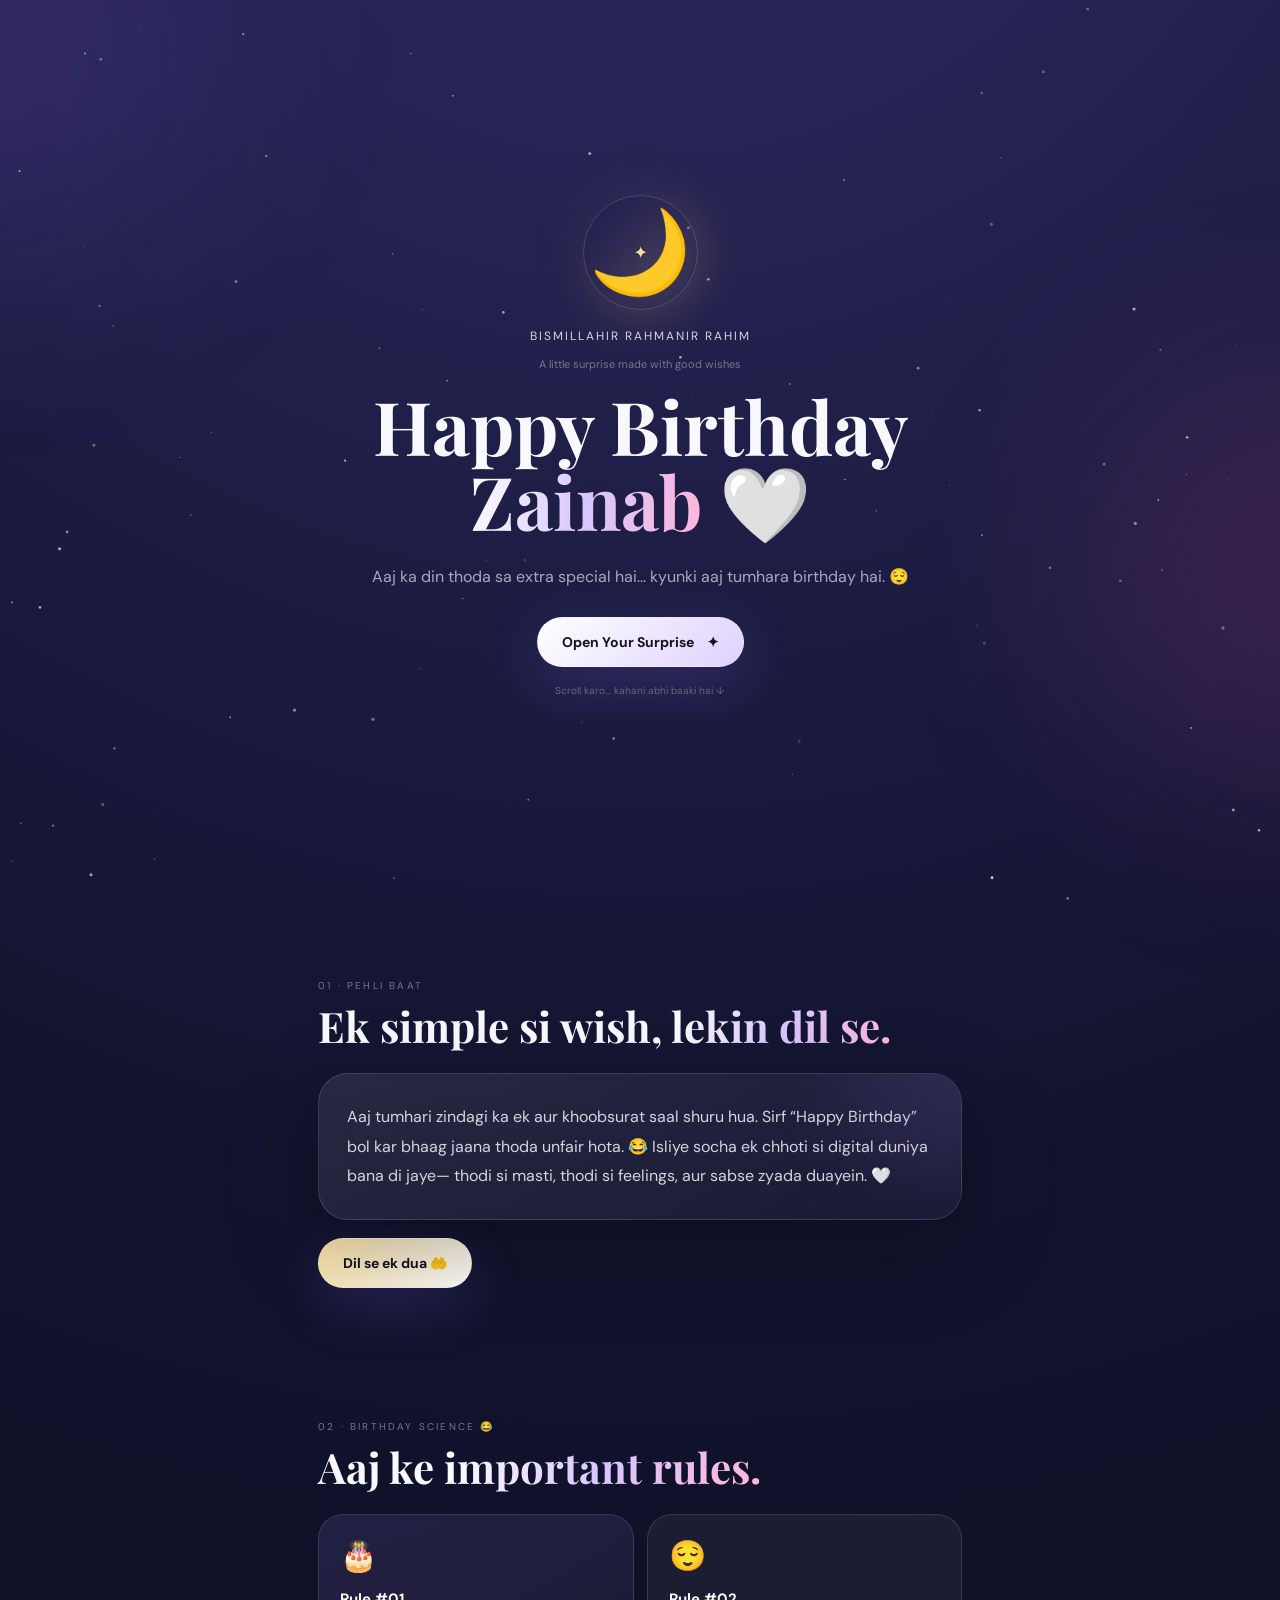
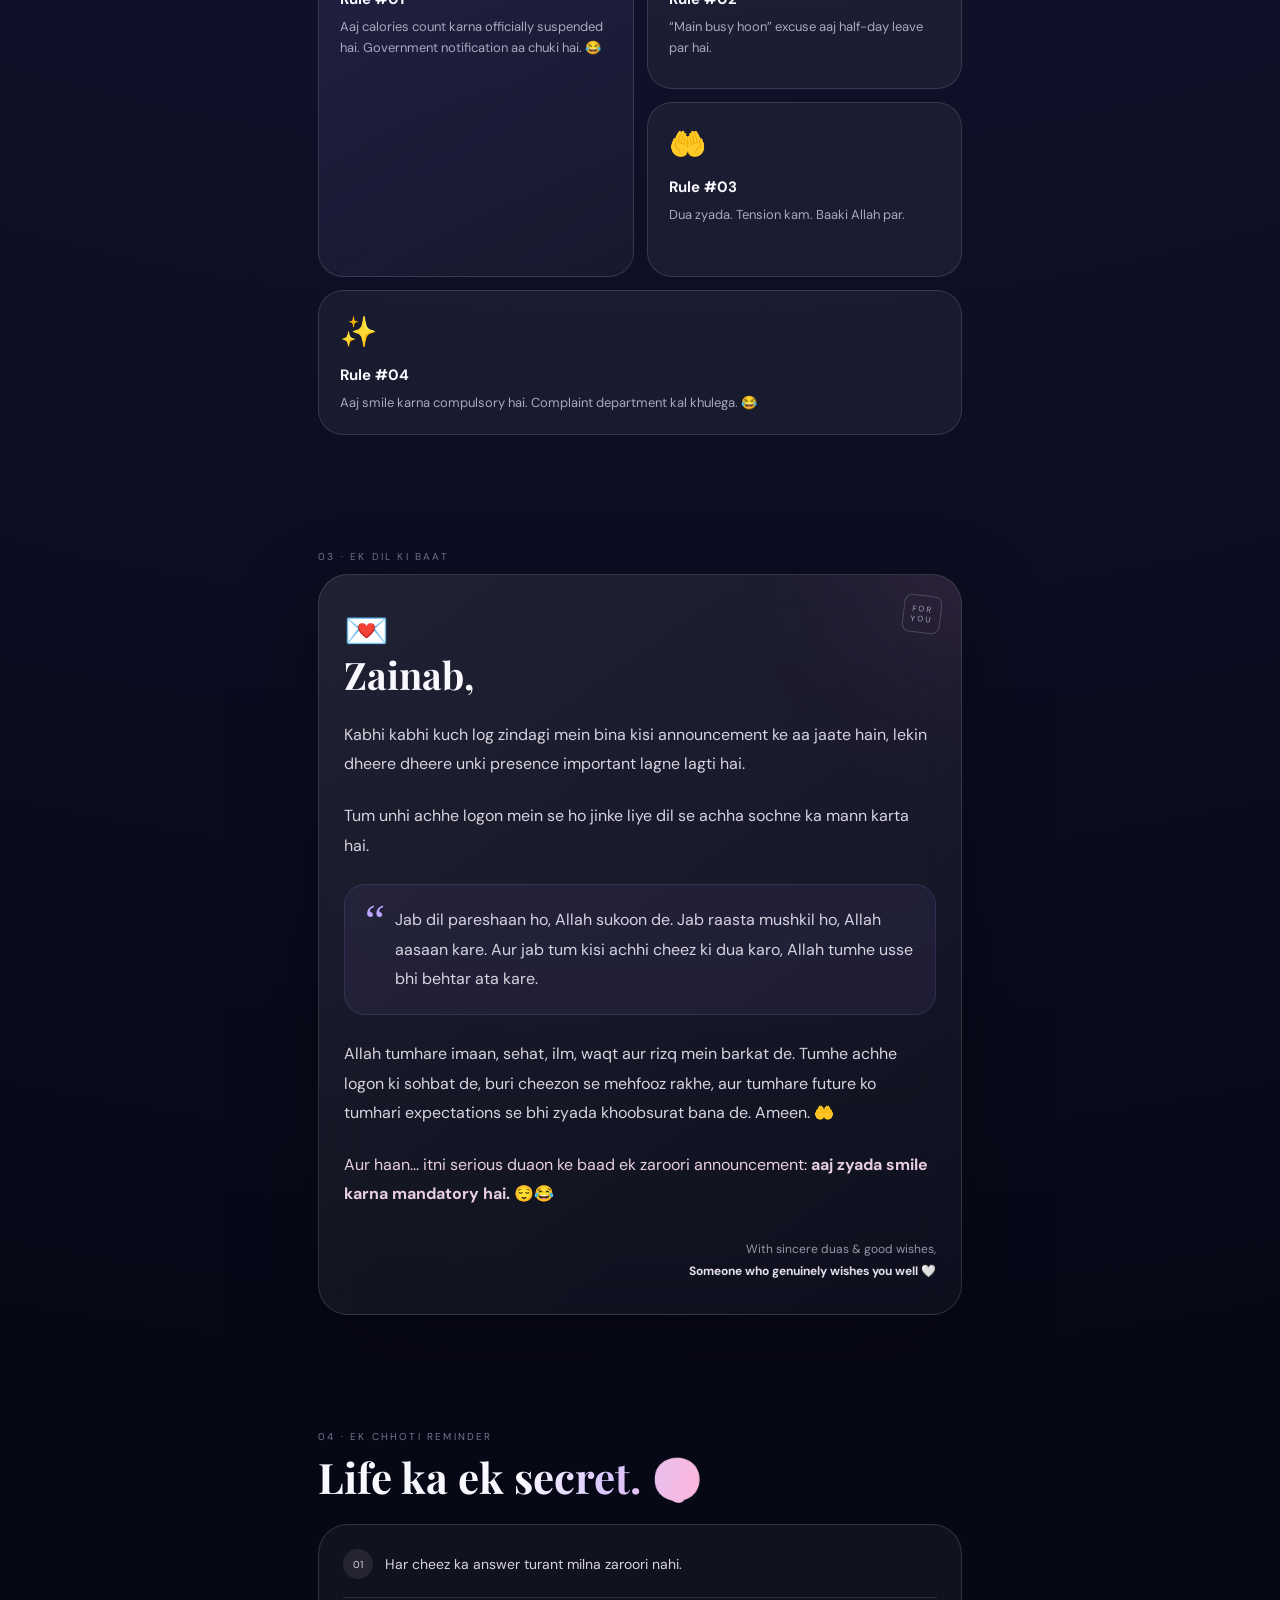
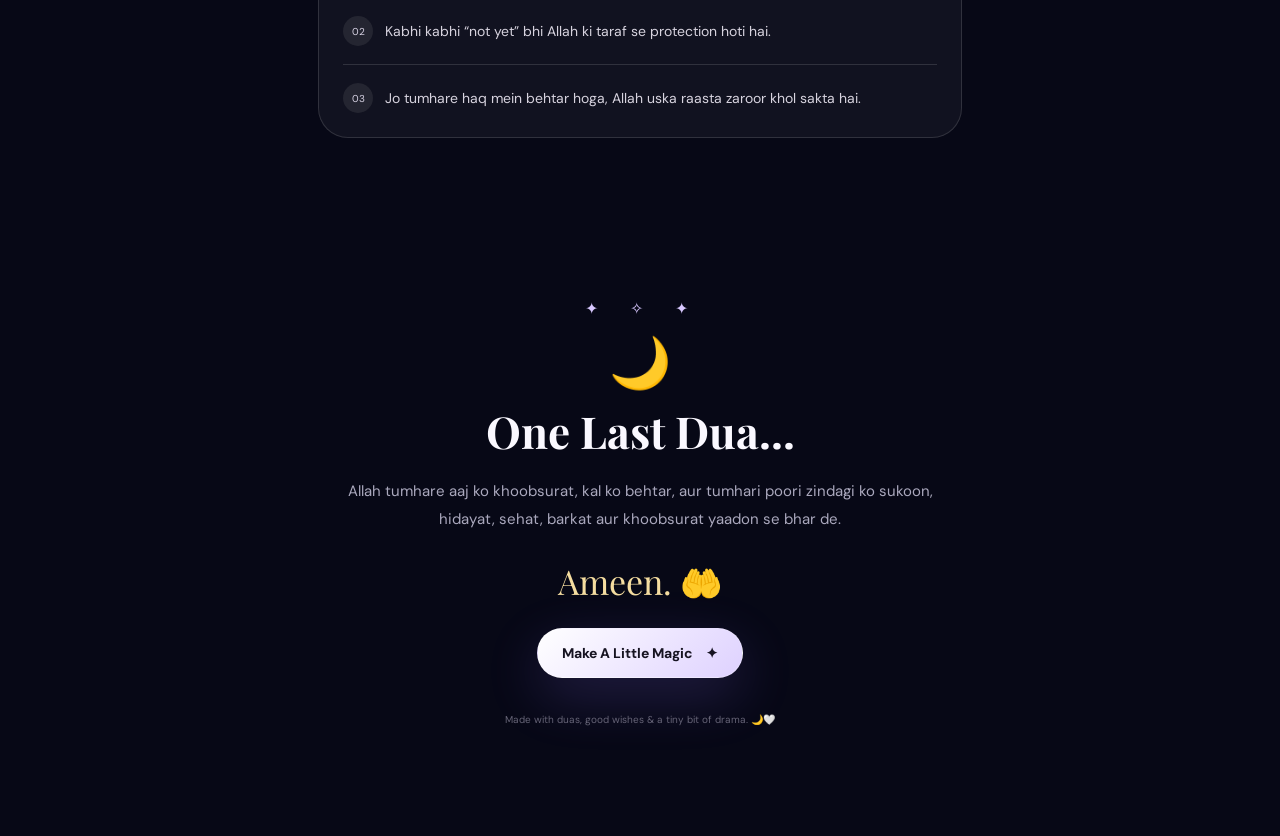
==== commit a130957d: "Refactor index.html for improved structure and content" ====
--- a/index.html
+++ b/index.html
@@ -1,454 +1,526 @@
-<!DOCTYPE html>
-<html lang="en">
-<head>
-  <meta charset="UTF-8">
-  <meta name="viewport" content="width=device-width, initial-scale=1.0">
-
-  <title>For Zainab 🤍</title>
-
-  <meta
-    name="description"
-    content="A little birthday surprise made specially for Zainab."
-  >
-
-  <meta name="theme-color" content="#070816">
-
-  <link rel="preconnect" href="https://fonts.googleapis.com">
-  <link rel="preconnect" href="https://fonts.gstatic.com" crossorigin>
-
-  <link
-    href="https://fonts.googleapis.com/css2?family=DM+Sans:wght@400;500;700&family=Playfair+Display:wght@600;700&display=swap"
-    rel="stylesheet"
-  >
-
-  <link rel="stylesheet" href="style.css">
-</head>
-
-<body>
-
-  <div id="loader">
-    <div class="loader-moon">🌙</div>
-
-    <h3>Ek chhota sa surprise...</h3>
-
-    <p>Thoda sabr karo, Zainab 😌</p>
-
-    <div class="loading">
-      <span></span>
-    </div>
-  </div>
-
-  <canvas id="stars"></canvas>
-
-  <div class="glow glow-one"></div>
-  <div class="glow glow-two"></div>
-
-  <audio id="bgMusic" loop preload="metadata">
-    <source src="birthday-song.mp3" type="audio/mpeg">
-  </audio>
-
-  <button
-    id="musicControl"
-    type="button"
-    aria-label="Music control"
-    title="Music"
-  >
-    🔇
-  </button>
-
-  <main>
-
-    <section class="hero">
-
-      <div class="moon-area">
-        <div class="moon-ring"></div>
-
-        <div class="moon">🌙</div>
-
-        <span class="orbit-star star-one">✦</span>
-        <span class="orbit-star star-two">✧</span>
-      </div>
-
-      <div class="bismillah">
-        Bismillahir Rahmanir Rahim
-      </div>
-
-      <p class="small-title">
-        A little surprise made with good wishes
-      </p>
-
-      <h1>
-        Happy Birthday
-        <span>Zainab</span>
-        🤍
-      </h1>
-
-      <p class="hero-text">
-        Aaj ka din thoda sa extra special hai...
-        kyunki aaj tumhara birthday hai. 😌
-      </p>
-
-      <button
-        id="openBtn"
-        class="main-button"
-        type="button"
-      >
-        <span>Open Your Surprise</span>
-        <b>✦</b>
-      </button>
-
-      <div class="scroll-hint">
-        Scroll karo... kahani abhi baaki hai ↓
-      </div>
-
-    </section>
-
-
-    <section class="section" id="wish">
-
-      <div class="section-number">
-        01 · PEHLI BAAT
-      </div>
-
-      <h2>
-        Ek simple si wish,
-        <span>lekin dil se.</span>
-      </h2>
-
-      <div class="glass-card">
-
-        <div class="card-light"></div>
-
-        <p>
-          Aaj tumhari zindagi ka ek aur khoobsurat
-          saal shuru hua.
-
-          Sirf “Happy Birthday” bol kar bhaag jaana
-          thoda unfair hota. 😂
-
-          Isliye socha ek chhoti si digital duniya
-          bana di jaye—
-
-          thodi si masti,
-          thodi si feelings,
-
-          aur sabse zyada duayein. 🤍
-        </p>
-
-      </div>
-
-      <button
-        id="duaBtn"
-        class="gold-button"
-        type="button"
-      >
-        Dil se ek dua 🤲
-      </button>
-
-      <div id="duaBox" class="dua-box">
-
-        <div class="dua-icon">🤲</div>
-
-        <p>
-          Allah tumhari zindagi mein sukoon,
-          barkat aur halal khushiyan ata farmaaye.
-
-          Tumhare ilm mein izafa kare,
-          tumhari mushkilein aasaan kare,
-
-          tumhare ghar walon ko khush aur mehfooz rakhe,
-
-          aur tumhari har jaiz dua ko tumhare haq mein
-          behtareen waqt par qubool farmaaye.
-        </p>
-
-        <strong>
-          Ameen Ya Rabbal Aalameen. 🤍
-        </strong>
-
-      </div>
-
-    </section>
-
-
-    <section class="section" id="fun">
-
-      <div class="section-number">
-        02 · BIRTHDAY SCIENCE 😂
-      </div>
-
-      <h2>
-        Aaj ke
-        <span>important rules.</span>
-      </h2>
-
-      <div class="cards">
-
-        <div class="fun-card large">
-
-          <div class="emoji">🎂</div>
-
-          <h3>Rule #01</h3>
-
-          <p>
-            Aaj calories count karna
-            officially suspended hai.
-
-            Government notification aa chuki hai. 😂
-          </p>
-
-        </div>
-
-
-        <div class="fun-card">
-
-          <div class="emoji">😌</div>
-
-          <h3>Rule #02</h3>
-
-          <p>
-            “Main busy hoon” excuse
-            aaj half-day leave par hai.
-          </p>
-
-        </div>
-
-
-        <div class="fun-card">
-
-          <div class="emoji">🤲</div>
-
-          <h3>Rule #03</h3>
-
-          <p>
-            Dua zyada.
-            Tension kam.
-            Baaki Allah par.
-          </p>
-
-        </div>
-
-
-        <div class="fun-card wide">
-
-          <div class="emoji">✨</div>
-
-          <h3>Rule #04</h3>
-
-          <p>
-            Aaj smile karna compulsory hai.
-
-            Complaint department kal khulega. 😂
-          </p>
-
-        </div>
-
-      </div>
-
-    </section>
-
-
-    <section class="section" id="letter">
-
-      <div class="section-number">
-        03 · EK DIL KI BAAT
-      </div>
-
-      <div class="letter">
-
-        <div class="letter-glow"></div>
-
-        <div class="stamp">
-          FOR<br>
-          YOU
-        </div>
-
-        <div class="letter-icon">💌</div>
-
-        <h2>Zainab,</h2>
-
-        <p>
-          Kabhi kabhi kuch log zindagi mein
-          bina kisi announcement ke aa jaate hain,
-
-          lekin dheere dheere unki presence
-          important lagne lagti hai.
-        </p>
-
-        <p>
-          Tum unhi achhe logon mein se ho
-          jinke liye dil se achha sochne ka
-          mann karta hai.
-        </p>
-
-        <div class="quote">
-
-          <span>“</span>
-
-          <p>
-            Jab dil pareshaan ho,
-            Allah sukoon de.
-
-            Jab raasta mushkil ho,
-            Allah aasaan kare.
-
-            Aur jab tum kisi achhi cheez ki dua karo,
-
-            Allah tumhe usse bhi behtar ata kare.
-          </p>
-
-        </div>
-
-        <p>
-          Allah tumhare imaan,
-          sehat,
-          ilm,
-          waqt aur rizq mein barkat de.
-
-          Tumhe achhe logon ki sohbat de,
-          buri cheezon se mehfooz rakhe,
-
-          aur tumhare future ko tumhari
-          expectations se bhi zyada khoobsurat bana de.
-
-          Ameen. 🤲
-        </p>
-
-        <p class="funny">
-          Aur haan...
-
-          itni serious duaon ke baad ek zaroori
-          announcement:
-
-          <b>
-            aaj zyada smile karna mandatory hai.
-          </b>
-
-          😌😂
-        </p>
-
-        <div class="signature">
-          With sincere duas & good wishes,
-          <br>
-          <b>
-            Someone who genuinely wishes you well 🤍
-          </b>
-        </div>
-
-      </div>
-
-    </section>
-
-
-    <section class="section" id="secret">
-
-      <div class="section-number">
-        04 · EK CHHOTI REMINDER
-      </div>
-
-      <h2>
-        Life ka ek
-        <span>secret. 🤫</span>
-      </h2>
-
-      <div class="secret-card">
-
-        <div class="secret-row">
-
-          <div class="number">01</div>
-
-          <p>
-            Har cheez ka answer turant milna zaroori nahi.
-          </p>
-
-        </div>
-
-        <div class="line"></div>
-
-        <div class="secret-row">
-
-          <div class="number">02</div>
-
-          <p>
-            Kabhi kabhi “not yet” bhi Allah ki taraf se
-            protection hoti hai.
-          </p>
-
-        </div>
-
-        <div class="line"></div>
-
-        <div class="secret-row">
-
-          <div class="number">03</div>
-
-          <p>
-            Jo tumhare haq mein behtar hoga,
-            Allah uska raasta zaroor khol sakta hai.
-          </p>
-
-        </div>
-
-      </div>
-
-    </section>
-
-
-    <section class="final section" id="final">
-
-      <div class="final-stars">
-        ✦　✧　✦
-      </div>
-
-      <div class="final-moon">
-        🌙
-      </div>
-
-      <h2>
-        One Last Dua...
-      </h2>
-
-      <p>
-        Allah tumhare aaj ko khoobsurat,
-
-        kal ko behtar,
-
-        aur tumhari poori zindagi ko
-
-        sukoon,
-        hidayat,
-        sehat,
-        barkat
-
-        aur khoobsurat yaadon se bhar de.
-      </p>
-
-      <div class="ameen">
-        Ameen. 🤲
-      </div>
-
-      <button
-        id="celebrateBtn"
-        class="main-button"
-        type="button"
-      >
-        Make A Little Magic
-        <b>✦</b>
-      </button>
-
-      <footer>
-        Made with duas,
-        good wishes &
-        a tiny bit of drama. 🌙🤍
-      </footer>
-
-    </section>
-
-  </main>
-
-  <div id="toast"></div>
-
-  <script src="script.js" defer></script>
-
-</body>
+<!DOCTYPE html>  <html lang="en">  
+<head>  
+  <meta charset="UTF-8">  
+  <meta name="viewport" content="width=device-width, initial-scale=1.0">    <title>For Zainab 🤍</title>  <meta
+name="description"
+content="A little birthday surprise made specially for Zainab."
+
+> 
+
+  <link rel="stylesheet" href="style.css">  
+</head>  <body>    <!-- LOADING SCREEN -->    <div id="loader">  <div class="loader-moon">🌙</div>  
+
+<h3>Ek chhota sa surprise...</h3>  
+
+<p>  
+  Thoda sabr karo, Zainab 😌  
+</p>  
+
+<div class="loading">  
+  <span></span>  
+</div>
+
+  </div>    <!-- BACKGROUND -->  <canvas id="stars"></canvas>
+
+  <div class="glow glow-one"></div>  
+  <div class="glow glow-two"></div>    <main>  <!-- HERO -->  
+
+<section class="hero">  
+
+  <div class="moon-area">  
+
+    <div class="moon-ring"></div>  
+
+    <div class="moon">  
+      🌙  
+    </div>  
+
+    <span class="orbit-star star-one">✦</span>  
+    <span class="orbit-star star-two">✧</span>  
+
+  </div>  
+
+
+  <div class="bismillah">  
+    Bismillahir Rahmanir Rahim  
+  </div>  
+
+
+  <p class="small-title">  
+    A little surprise made with good wishes  
+  </p>  
+
+
+  <h1>  
+    Happy Birthday  
+    <span>Zainab</span>  
+    🤍  
+  </h1>  
+
+
+  <p class="hero-text">  
+    Aaj ka din thoda sa extra special hai...  
+    kyunki aaj tumhara birthday hai. 😌  
+  </p>  
+
+
+  <button id="openBtn" class="main-button">  
+
+    <span>  
+      Open Your Surprise  
+    </span>  
+
+    <b>✦</b>  
+
+  </button>  
+
+
+  <div class="scroll-hint">  
+    Scroll karo... kahani abhi baaki hai ↓  
+  </div>  
+
+</section>  
+
+
+
+<!-- SECTION 01 -->  
+
+<section class="section" id="wish">  
+
+  <div class="section-number">  
+    01 · PEHLI BAAT  
+  </div>  
+
+
+  <h2>  
+    Ek simple si wish,  
+    <span>lekin dil se.</span>  
+  </h2>  
+
+
+  <div class="glass-card">  
+
+    <div class="card-light"></div>  
+
+    <p>  
+
+      Aaj tumhari zindagi ka ek aur khoobsurat  
+      saal shuru hua.  
+
+      Sirf “Happy Birthday” bol kar bhaag jaana  
+      thoda unfair hota. 😂  
+
+      Isliye socha ek chhoti si digital duniya  
+      bana di jaye—  
+
+      thodi si masti,  
+      thodi si feelings,  
+
+      aur sabse zyada duayein. 🤍  
+
+    </p>  
+
+  </div>  
+
+
+  <button id="duaBtn" class="gold-button">  
+
+    Dil se ek dua 🤲  
+
+  </button>  
+
+
+  <div id="duaBox" class="dua-box">  
+
+    <div class="dua-icon">  
+      🤲  
+    </div>  
+
+    <p>  
+
+      Allah tumhari zindagi mein sukoon,  
+      barkat aur halal khushiyan ata farmaaye.  
+
+      Tumhare ilm mein izafa kare,  
+      tumhari mushkilein aasaan kare,  
+
+      tumhare ghar walon ko khush aur mehfooz rakhe,  
+
+      aur tumhari har jaiz dua ko tumhare haq mein  
+      behtareen waqt par qubool farmaaye.  
+
+    </p>  
+
+    <strong>  
+      Ameen Ya Rabbal Aalameen. 🤍  
+    </strong>  
+
+  </div>  
+
+</section>  
+
+
+
+<!-- SECTION 02 -->  
+
+<section class="section" id="fun">  
+
+  <div class="section-number">  
+    02 · BIRTHDAY SCIENCE 😂  
+  </div>  
+
+
+  <h2>  
+    Aaj ke  
+    <span>important rules.</span>  
+  </h2>  
+
+
+  <div class="cards">  
+
+
+    <div class="fun-card large">  
+
+      <div class="emoji">  
+        🎂  
+      </div>  
+
+      <h3>  
+        Rule #01  
+      </h3>  
+
+      <p>  
+
+        Aaj calories count karna  
+        officially suspended hai.  
+
+        Government notification aa chuki hai. 😂  
+
+      </p>  
+
+    </div>  
+
+
+    <div class="fun-card">  
+
+      <div class="emoji">  
+        😌  
+      </div>  
+
+      <h3>  
+        Rule #02  
+      </h3>  
+
+      <p>  
+        “Main busy hoon” excuse  
+        aaj half-day leave par hai.  
+      </p>  
+
+    </div>  
+
+
+    <div class="fun-card">  
+
+      <div class="emoji">  
+        🤲  
+      </div>  
+
+      <h3>  
+        Rule #03  
+      </h3>  
+
+      <p>  
+        Dua zyada.  
+        Tension kam.  
+        Baaki Allah par.  
+      </p>  
+
+    </div>  
+
+
+    <div class="fun-card wide">  
+
+      <div class="emoji">  
+        ✨  
+      </div>  
+
+      <h3>  
+        Rule #04  
+      </h3>  
+
+      <p>  
+        Aaj smile karna compulsory hai.  
+
+        Complaint department kal khulega. 😂  
+      </p>  
+
+    </div>  
+
+
+  </div>  
+
+</section>  
+
+
+
+<!-- LETTER -->  
+
+<section class="section" id="letter">  
+
+  <div class="section-number">  
+    03 · EK DIL KI BAAT  
+  </div>  
+
+
+  <div class="letter">  
+
+    <div class="letter-glow"></div>  
+
+
+    <div class="stamp">  
+      FOR<br>  
+      YOU  
+    </div>  
+
+
+    <div class="letter-icon">  
+      💌  
+    </div>  
+
+
+    <h2>  
+      Zainab,  
+    </h2>  
+
+
+    <p>  
+
+      Kabhi kabhi kuch log zindagi mein  
+      bina kisi announcement ke aa jaate hain,  
+
+      lekin dheere dheere unki presence  
+      important lagne lagti hai.  
+
+    </p>  
+
+
+    <p>  
+
+      Tum unhi achhe logon mein se ho  
+      jinke liye dil se achha sochne ka  
+      mann karta hai.  
+
+    </p>  
+
+
+    <div class="quote">  
+
+      <span>  
+        “  
+      </span>  
+
+      <p>  
+
+        Jab dil pareshaan ho,  
+        Allah sukoon de.  
+
+        Jab raasta mushkil ho,  
+        Allah aasaan kare.  
+
+        Aur jab tum kisi achhi cheez ki dua karo,  
+
+        Allah tumhe usse bhi behtar ata kare.  
+
+      </p>  
+
+    </div>  
+
+
+    <p>  
+
+      Allah tumhare imaan,  
+      sehat,  
+      ilm,  
+      waqt aur rizq mein barkat de.  
+
+      Tumhe achhe logon ki sohbat de,  
+      buri cheezon se mehfooz rakhe,  
+
+      aur tumhare future ko tumhari  
+      expectations se bhi zyada khoobsurat bana de.  
+
+      Ameen. 🤲  
+
+    </p>  
+
+
+    <p class="funny">  
+
+      Aur haan...  
+
+      itni serious duaon ke baad ek zaroori  
+      announcement:  
+
+      <b>  
+        aaj zyada smile karna mandatory hai.  
+      </b>  
+
+      😌😂  
+
+    </p>  
+
+
+    <div class="signature">  
+
+      With sincere duas & good wishes,  
+
+      <br>  
+
+      <b>  
+        Someone who genuinely wishes you well 🤍  
+      </b>  
+
+    </div>  
+
+  </div>  
+
+</section>  
+
+
+
+<!-- SECTION 04 -->  
+
+<section class="section">  
+
+  <div class="section-number">  
+    04 · EK CHHOTI REMINDER  
+  </div>  
+
+
+  <h2>  
+    Life ka ek  
+    <span>secret. 🤫</span>  
+  </h2>  
+
+
+  <div class="secret-card">  
+
+
+    <div class="secret-row">  
+
+      <div class="number">  
+        01  
+      </div>  
+
+      <p>  
+        Har cheez ka answer turant milna zaroori nahi.  
+      </p>  
+
+    </div>  
+
+
+    <div class="line"></div>  
+
+
+    <div class="secret-row">  
+
+      <div class="number">  
+        02  
+      </div>  
+
+      <p>  
+        Kabhi kabhi “not yet” bhi Allah ki taraf se  
+        protection hoti hai.  
+      </p>  
+
+    </div>  
+
+
+    <div class="line"></div>  
+
+
+    <div class="secret-row">  
+
+      <div class="number">  
+        03  
+      </div>  
+
+      <p>  
+        Jo tumhare haq mein behtar hoga,  
+        Allah uska raasta zaroor khol sakta hai.  
+      </p>  
+
+    </div>  
+
+
+  </div>  
+
+</section>  
+
+
+
+<!-- FINAL -->  
+
+<section class="final section">  
+
+  <div class="final-stars">  
+    ✦　✧　✦  
+  </div>  
+
+
+  <div class="final-moon">  
+    🌙  
+  </div>  
+
+
+  <h2>  
+    One Last Dua...  
+  </h2>  
+
+
+  <p>  
+
+    Allah tumhare aaj ko khoobsurat,  
+
+    kal ko behtar,  
+
+    aur tumhari poori zindagi ko  
+
+    sukoon,  
+    hidayat,  
+    sehat,  
+    barkat  
+
+    aur khoobsurat yaadon se bhar de.  
+
+  </p>  
+
+
+  <div class="ameen">  
+    Ameen. 🤲  
+  </div>  
+
+
+  <button id="celebrateBtn" class="main-button">  
+
+    Make A Little Magic  
+
+    <b>  
+      ✦  
+    </b>  
+
+  </button>  
+
+
+  <footer>  
+
+    Made with duas,  
+    good wishes &  
+    a tiny bit of drama. 🌙🤍  
+
+  </footer>  
+
+</section>
+
+  </main>    <!-- TOAST -->    <div id="toast"></div>    <script src="script.js"></script>  </body>  
 </html>
--- a/style.css
+++ b/style.css
@@ -56,10 +56,6 @@
   background-size: 48px 48px;
 }
 
-/* =========================
-   STARS
-========================= */
-
 #stars {
   position: fixed;
   inset: 0;
@@ -68,10 +64,6 @@
   z-index: 0;
   pointer-events: none;
 }
-
-/* =========================
-   GLOW
-========================= */
 
 .glow {
   position: fixed;
@@ -81,6 +73,7 @@
   filter: blur(110px);
   opacity: 0.13;
   pointer-events: none;
+  z-index: 0;
 }
 
 .glow-one {
@@ -95,15 +88,11 @@
   top: 40%;
 }
 
-/* =========================
-   LOADER
-========================= */
-
 #loader {
   position: fixed;
   inset: 0;
   background: #070816;
-  z-index: 100;
+  z-index: 100000;
 
   display: flex;
   flex-direction: column;
@@ -125,7 +114,7 @@
 
 .loader-moon {
   font-size: 70px;
-  animation: float 2s infinite;
+  animation: float 2s ease-in-out infinite;
 }
 
 #loader h3 {
@@ -158,12 +147,8 @@
       var(--pink)
     );
 
-  animation: loading 1.7s forwards;
-}
-
-/* =========================
-   MAIN
-========================= */
+  animation: loading 1.7s ease forwards;
+}
 
 main {
   position: relative;
@@ -179,10 +164,6 @@
     18px
     100px;
 }
-
-/* =========================
-   HERO
-========================= */
 
 .hero {
   min-height: 94vh;
@@ -263,10 +244,7 @@
 .small-title {
   color: #77758b;
   font-size: 11px;
-
-  margin:
-    13px 0
-    5px;
+  margin: 13px 0 5px;
 }
 
 h1,
@@ -282,9 +260,7 @@
     clamp(43px, 11vw, 74px);
 
   line-height: 1.02;
-
-  margin:
-    12px 0;
+  margin: 12px 0;
 }
 
 h1 span,
@@ -306,15 +282,14 @@
 .hero-text {
   color: var(--muted);
   font-size: 16px;
+  line-height: 1.7;
+
+  max-width: 540px;
 
   margin:
     12px 0
     27px;
 }
-
-/* =========================
-   BUTTONS
-========================= */
 
 .main-button,
 .gold-button {
@@ -328,6 +303,7 @@
     15px
     24px;
 
+  font-family: inherit;
   font-weight: 700;
   font-size: 14px;
 
@@ -362,7 +338,7 @@
 
 .main-button:active,
 .gold-button:active {
-  transform: translateY(-1px) scale(0.98);
+  transform: scale(0.97);
 }
 
 .main-button b {
@@ -375,17 +351,11 @@
   margin-top: 17px;
 }
 
-/* =========================
-   SECTIONS
-========================= */
-
 .section {
   margin-top: 115px;
 
   opacity: 0;
-
-  transform:
-    translateY(42px);
+  transform: translateY(42px);
 
   visibility: hidden;
 
@@ -397,10 +367,7 @@
 
 .section.visible {
   opacity: 1;
-
-  transform:
-    translateY(0);
-
+  transform: translateY(0);
   visibility: visible;
 }
 
@@ -420,10 +387,6 @@
     23px;
 }
 
-/* =========================
-   GLASS CARD
-========================= */
-
 .glass-card {
   position: relative;
   overflow: hidden;
@@ -444,6 +407,7 @@
     );
 
   backdrop-filter: blur(20px);
+  -webkit-backdrop-filter: blur(20px);
 
   box-shadow:
     0 30px 90px
@@ -488,10 +452,6 @@
     );
 }
 
-/* =========================
-   DUA
-========================= */
-
 .dua-box {
   max-height: 0;
 
@@ -520,7 +480,7 @@
 }
 
 .dua-box.open {
-  max-height: 350px;
+  max-height: 400px;
 
   opacity: 1;
 
@@ -533,13 +493,11 @@
 }
 
 .dua-box strong {
+  display: block;
   color: var(--gold);
   font-size: 14px;
-}
-
-/* =========================
-   FUN CARDS
-========================= */
+  margin-top: 15px;
+}
 
 .cards {
   display: grid;
@@ -581,7 +539,6 @@
 
 .fun-card.large {
   grid-row: span 2;
-
   min-height: 363px;
 
   background:
@@ -618,10 +575,6 @@
   margin: 0;
 }
 
-/* =========================
-   LETTER
-========================= */
-
 .letter {
   position: relative;
   overflow: hidden;
@@ -644,12 +597,17 @@
     );
 
   backdrop-filter: blur(20px);
+  -webkit-backdrop-filter: blur(20px);
 
   box-shadow:
     0 30px 90px
     rgba(0, 0, 0, 0.27);
 }
 
+.letter p + p {
+  margin-top: 22px;
+}
+
 .letter-glow {
   position: absolute;
 
@@ -721,6 +679,8 @@
 }
 
 .quote span {
+  flex-shrink: 0;
+
   color: #bca5ff;
 
   font-family: Georgia, serif;
@@ -753,10 +713,6 @@
 .signature b {
   color: #e4dfeb;
 }
-
-/* =========================
-   SECRET
-========================= */
 
 .secret-card {
   padding: 24px;
@@ -773,9 +729,7 @@
 
 .secret-row {
   display: flex;
-
   align-items: center;
-
   gap: 12px;
 }
 
@@ -802,8 +756,9 @@
   color: #d7d3df;
 
   font-size: 14px;
-
   line-height: 1.6;
+
+  margin: 0;
 }
 
 .line {
@@ -815,10 +770,6 @@
   margin:
     18px 0;
 }
-
-/* =========================
-   FINAL
-========================= */
 
 .final {
   text-align: center;
@@ -855,7 +806,6 @@
   color: var(--muted);
 
   font-size: 15px;
-
   line-height: 1.85;
 }
 
@@ -880,10 +830,6 @@
   margin-top: 35px;
 }
 
-/* =========================
-   TOAST
-========================= */
-
 #toast {
   position: fixed;
 
@@ -914,6 +860,10 @@
     transform 0.4s ease;
 
   pointer-events: none;
+
+  box-shadow:
+    0 10px 35px
+    rgba(0, 0, 0, 0.3);
 }
 
 #toast.show {
@@ -922,10 +872,6 @@
   transform:
     translate(-50%, 0);
 }
-
-/* =========================
-   MUSIC CONTROL
-========================= */
 
 #musicControl {
   position: fixed;
@@ -950,6 +896,7 @@
   color: white;
 
   backdrop-filter: blur(10px);
+  -webkit-backdrop-filter: blur(10px);
 
   cursor: pointer;
 
@@ -971,10 +918,6 @@
   transform: scale(0.94);
 }
 
-/* =========================
-   MUSIC NOTES
-========================= */
-
 .music-note {
   position: fixed;
 
@@ -988,32 +931,6 @@
     musicFloat 3s ease-out forwards;
 }
 
-@keyframes musicFloat {
-  0% {
-    opacity: 0;
-
-    transform:
-      translateY(20px)
-      scale(0.7);
-  }
-
-  20% {
-    opacity: 1;
-  }
-
-  100% {
-    opacity: 0;
-
-    transform:
-      translateY(-100px)
-      scale(1.2);
-  }
-}
-
-/* =========================
-   HEARTS
-========================= */
-
 .celebrate-heart {
   position: fixed;
 
@@ -1027,49 +944,16 @@
     heartFloat 3s ease-out forwards;
 }
 
-@keyframes heartFloat {
-  0% {
-    opacity: 0;
-
-    transform:
-      translateY(0)
-      scale(0.5);
-  }
-
-  15% {
-    opacity: 1;
-  }
-
-  100% {
-    opacity: 0;
-
-    transform:
-      translateY(-180px)
-      rotate(25deg)
-      scale(1.3);
-  }
-}
-
-/* =========================
-   PARTICLE
-========================= */
-
 .spark {
   position: fixed;
 
-  z-index: 55;
+  z-index: 9998;
 
   pointer-events: none;
 
   animation:
-    spark 1.5s
-    ease-out
-    forwards;
-}
-
-/* =========================
-   ANIMATIONS
-========================= */
+    spark 1.5s ease-out forwards;
+}
 
 @keyframes loading {
   to {
@@ -1113,9 +997,50 @@
   }
 }
 
-/* =========================
-   MOBILE
-========================= */
+@keyframes musicFloat {
+  0% {
+    opacity: 0;
+
+    transform:
+      translateY(20px)
+      scale(0.7);
+  }
+
+  20% {
+    opacity: 1;
+  }
+
+  100% {
+    opacity: 0;
+
+    transform:
+      translateY(-100px)
+      scale(1.2);
+  }
+}
+
+@keyframes heartFloat {
+  0% {
+    opacity: 0;
+
+    transform:
+      translateY(0)
+      scale(0.5);
+  }
+
+  15% {
+    opacity: 1;
+  }
+
+  100% {
+    opacity: 0;
+
+    transform:
+      translateY(-180px)
+      rotate(25deg)
+      scale(1.3);
+  }
+}
 
 @media (max-width: 500px) {
 
@@ -1126,6 +1051,10 @@
 
   .hero {
     min-height: 92vh;
+  }
+
+  .moon {
+    font-size: 72px;
   }
 
   .cards {
@@ -1153,6 +1082,15 @@
     padding: 17px;
   }
 
+  .quote span {
+    font-size: 38px;
+  }
+
+  .glass-card p,
+  .letter p {
+    font-size: 15px;
+  }
+
   #toast {
     width:
       calc(100% - 35px);
@@ -1164,11 +1102,11 @@
     right: 14px;
     bottom: 14px;
   }
-}
-
-/* =========================
-   REDUCED MOTION
-========================= */
+
+  .final h2 {
+    font-size: 38px;
+  }
+}
 
 @media (prefers-reduced-motion: reduce) {
 
@@ -1183,5 +1121,4 @@
     animation-iteration-count: 1 !important;
     transition-duration: 0.01ms !important;
   }
-
-}
+    }
